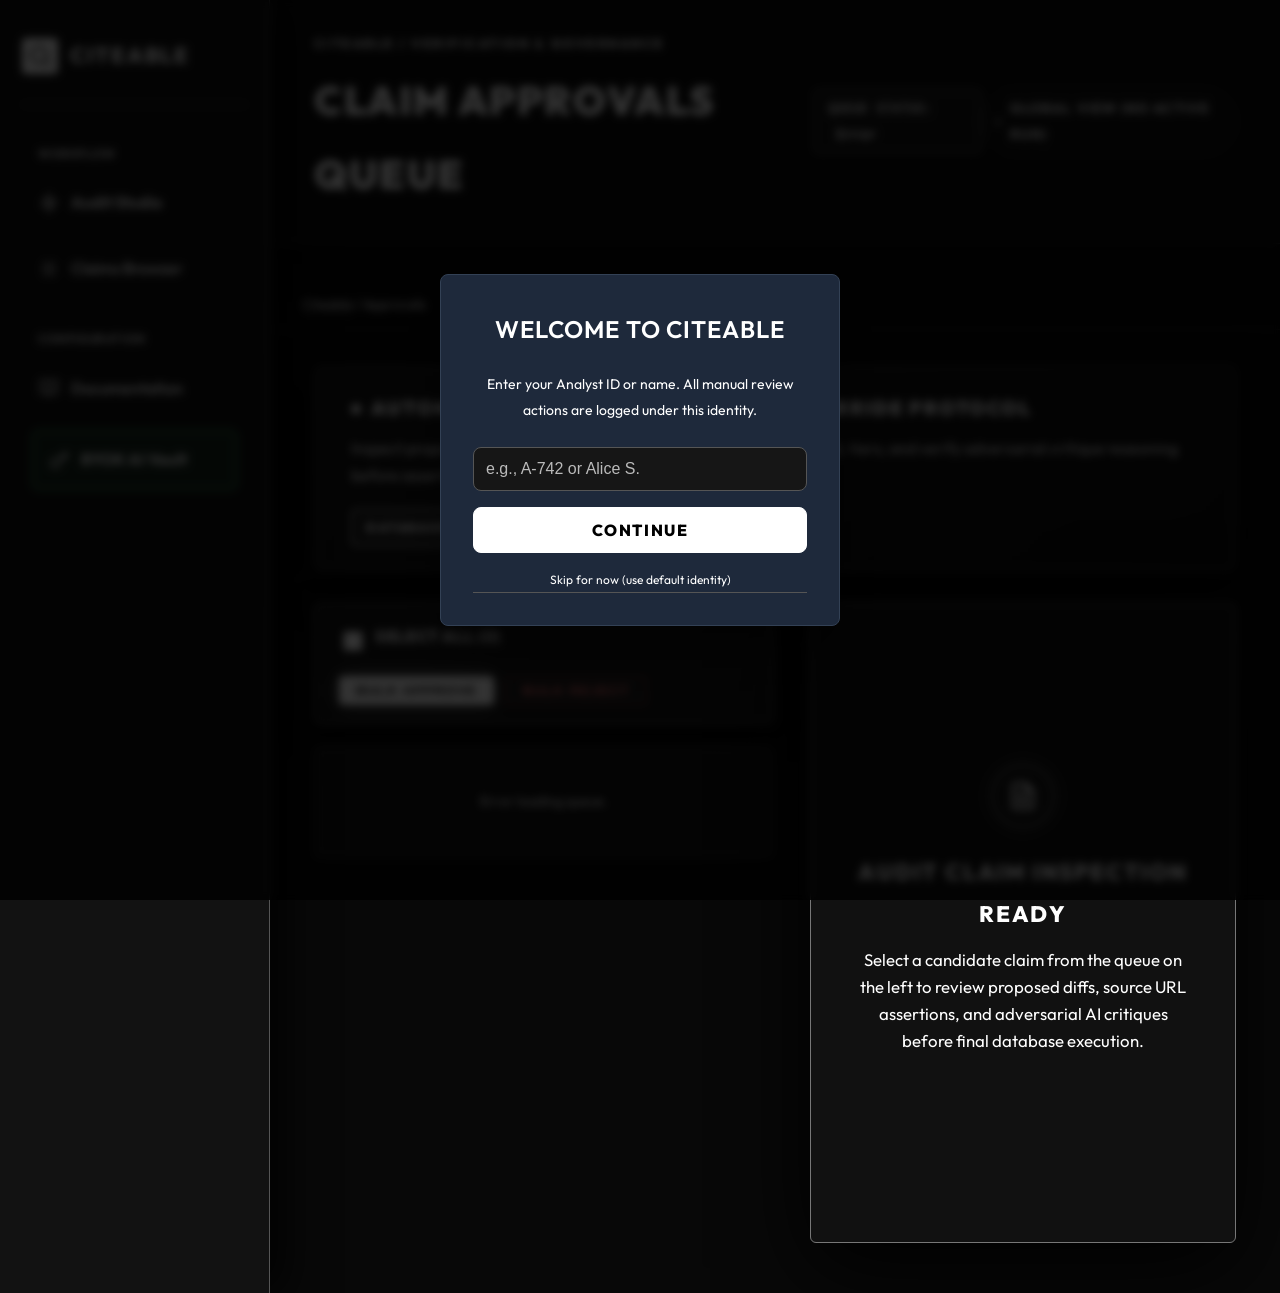
==== areos/ui/approvals.html @ 0d5308eb "Deploy ready update with UI route and docs anchor fixes" ====
<!DOCTYPE html>
<html lang="en">
<head>
 <meta charset="UTF-8">
 <meta name="viewport" content="width=device-width, initial-scale=1.0">
 <title>Citeable | Approvals</title>
 <link rel="preconnect" href="https://fonts.googleapis.com">
 <link rel="preconnect" href="https://fonts.gstatic.com" crossorigin>
 <link href="https://fonts.googleapis.com/css2?family=Inter:wght@400;500;600;700&display=swap" rel="stylesheet">
 <link rel="stylesheet" href="index.css">
 <!-- Inline styles stripped for unified design system -->
 <link rel="icon" type="image/svg+xml" href="favicon.svg">

 <script src="context.js"></script>
 <script src="identity.js"></script>
 <script src="api.js"></script>
 <script src="dom.js"></script>
 <script src="nav.js"></script>
</head>
<body>
 <div class="app-container">
 <!-- Sidebar Navigation -->
 <aside class="sidebar">
 <div class="logo">
 <div class="logo-icon"><img src="favicon.svg" alt="Citeable Logo" width="24" height="24"></div>
 <h1>Citeable</h1>
 </div>
 <nav id="main-nav"></nav>
 </aside>

 <!-- Main Content -->
 <main class="main-content">
 <header class="topbar" style="display:flex; justify-content:space-between; align-items:center; border-bottom:1px solid #333333; padding:32px 44px; background:#0D0D0D;">
 <div>
 <div style="font-size:0.78rem; font-weight:800; letter-spacing:0.2em; text-transform:uppercase; color:#AAAAAA; margin-bottom:8px;">Citeable / Verification & Governance</div>
 <h2 style="font-size:2.5rem; font-weight:900; letter-spacing:0.04em; text-transform:uppercase; margin:0;">CLAIM APPROVALS QUEUE</h2>
 </div>
 <div style="display:flex; gap:18px; align-items:center;">
  <div style="background:#181818; border:1px solid #777777; padding:6px 14px; border-radius:6px; font-family:var(--font-mono); font-weight:700; font-size:0.85rem; color:#FFFFFF; box-shadow:0 4px 18px rgba(0,0,0,0.6);">
  QUEUE STATUS: <span id="pending-count" style="color:#FFFFFF; font-weight:900; margin-left:8px;">Loading...</span>
  </div>
 </div>
 </header>

 <!-- Instructional Verification Banner -->
 <div style="margin:36px 44px 32px 44px; background:linear-gradient(135deg, #161616 0%, #0E0E0E 100%); border:1px solid #555555; border-radius:8px; padding:24px 36px; box-shadow:0 12px 45px rgba(0,0,0,0.85); display:flex; justify-content:space-between; align-items:center; flex-wrap:wrap; gap:20px;">
 <div style="max-width:850px;">
 <h3 style="font-size:1.2rem; font-weight:900; color:#FFFFFF; text-transform:uppercase; letter-spacing:0.1em; margin-bottom:8px; display:flex; align-items:center; gap:10px;">
 <span style="display:inline-block; width:10px; height:10px; background:#FFFFFF; border-radius:50%;"></span>
 Automated Truth Verification & Override Protocol
 </h3>
 <p style="color:#CCCCCC; font-size:1.0rem; line-height:1.7; margin:0; font-weight:400;">
 Inspect proposed AI audit mutations, corroborate external source URL tiers, and verify adversarial critique reasoning before asserting findings into permanent database truth.
 </p>
 </div>
 <div>
 <span style="display:inline-block; font-size:0.78rem; font-weight:900; background:#222222; border:1px solid #FFFFFF; color:#FFFFFF; padding:6px 14px; border-radius:4px; text-transform:uppercase; letter-spacing:0.15em;">Database Truth Protected</span>
 </div>
 </div>

 <div class="approval-layout">
 <!-- Pending List Column (Left side) -->
 <div class="approval-queue-col" style="display: flex; flex-direction: column; min-width: 0;">
 <div id="bulk-actions-bar" class="approval-queue-toolbar">
 <div style="display:flex; align-items:center;">
 <input type="checkbox" id="select-all-cb" style="margin-right:12px; width:20px; height:20px; accent-color:#FFFFFF; cursor:pointer;">
 <label for="select-all-cb" style="font-size:1.0rem; font-weight:800; cursor:pointer; color:#FFFFFF; letter-spacing:0.04em;">Select All (<span id="bulk-count">0</span>)</label>
 </div>
 <div style="display:flex; gap:12px;">
 <button id="btn-bulk-approve" style="background:#FFFFFF; color:#000000; border:1px solid #FFFFFF; padding:6px 16px; font-size:0.85rem; font-weight:900; border-radius:4px; cursor:pointer; text-transform:uppercase; letter-spacing:0.08em; transition:all 0.2s; box-shadow:0 0 20px rgba(255,255,255,0.3);" disabled> Bulk Approve</button>
 <button id="btn-bulk-reject" style="background:#1E1E1E; color:#f87171; border:1px solid rgba(239,68,68,0.5); padding:6px 16px; font-size:0.85rem; font-weight:800; border-radius:4px; cursor:pointer; text-transform:uppercase; letter-spacing:0.08em; transition:all 0.2s;" disabled>Bulk Reject</button>
 </div>
 </div>
 
 <div class="pending-list" id="pending-list" style="display:flex; flex-direction:column;">
 <div class="loader-container" id="candidate-loader" style="display:flex; flex-direction:column; gap:18px; padding:0;">
 <div class="skeleton" style="height:85px; width:100%; border-radius:8px; background:#1C1C1C;"></div>
 <div class="skeleton" style="height:85px; width:100%; border-radius:8px; background:#1C1C1C;"></div>
 <div class="skeleton" style="height:85px; width:100%; border-radius:8px; background:#1C1C1C;"></div>
 </div>
 </div>
 </div>
 
 <!-- Diff View Column (Right side) -->
 <div class="diff-console-mad" id="diff-view">
 <div style="display:flex; flex-direction:column; align-items:center; justify-content:center; text-align:center; height:100%; margin: 120px auto; max-width:520px;">
 <div style="width:64px; height:64px; border-radius:50%; background:#1A1A1A; border:2px solid #555555; display:flex; align-items:center; justify-content:center; margin-bottom:24px; box-shadow:0 0 30px rgba(255,255,255,0.1);">
 <svg width="30" height="30" viewBox="0 0 24 24" fill="none" stroke="#FFFFFF" stroke-width="2" stroke-linecap="round" stroke-linejoin="round"><path d="M14 2H6a2 2 0 0 0-2 2v16a2 2 0 0 0 2 2h12a2 2 0 0 0 2-2V8z"></path><polyline points="14 2 14 8 20 8"></polyline><line x1="16" y1="13" x2="8" y2="13"></line><line x1="16" y1="17" x2="8" y2="17"></line><polyline points="10 9 9 9 8 9"></polyline></svg>
 </div>
 <h3 style="font-size:1.4rem; font-weight:800; color:#FFFFFF; text-transform:uppercase; letter-spacing:0.08em; margin-bottom:12px;">Audit Claim Inspection Ready</h3>
 <p style="font-size:1.05rem; color:#AAAAAAAA; line-height:1.6; margin:0;">
 Select a candidate claim from the queue on the left to review proposed diffs, source URL assertions, and adversarial AI critiques before final database execution.
 </p>
 </div>
 </div>
 </div>
 </main>
 </div>
 
 <!-- Confirm Modal -->
 <div class="modal-overlay" id="password-modal" style="display:none;">
 <div class="modal-content glass-panel">
 <h3 id="modal-title">Confirm Action</h3>
 <p id="modal-desc" style="color: var(--text-secondary); font-size: 0.9rem;">
 Are you sure you want to proceed?
 </p>
 <div style="display: flex; gap: 12px; margin-top: 8px;">
 <button class="btn btn-approve" id="btn-submit-password" style="flex: 1;">Confirm</button>
 <button class="btn btn-reject" id="btn-cancel-password" style="background: transparent; border: 1px solid var(--glass-border);">Cancel</button>
 </div>
 </div>
 </div>

 <script src="auth.js"></script>
 <script src="dom.js"></script>
 <script src="approvals.js"></script>
 <script>document.addEventListener('DOMContentLoaded', () => { window.AreosNav.renderNav('approvals'); });</script>
</body>
</html>
---- areos/ui/index.css ----
/* ==========================================================================
 Citeable — Unified Design System v4 (MAD t — Design & Brand Strategy Handbook)
 THE MIRROR SPECTRUM INVERSION: Universal High-Contrast White-on-Black Architecture
 ========================================================================== */

@import url('https://fonts.googleapis.com/css2?family=Outfit:wght@300;400;500;600;700;800&family=Inter:wght@300;400;500;600;700&family=JetBrains+Mono:wght@400;500;600&display=swap');

:root {
 /* ---- Core Color Palette (The Authority & Trust Philosophy) ---- */
 --surface-canvas: #080808; /* Deep Operational Dark Canvas */
 --surface-panel: #121212; /* Panel Charcoal — clean borderless plane separation */
 --surface-panel-hover: #1E1E1E; /* Interactive probe hover state */
 --surface-raised: #202020; /* Modals, floating overlays, elevated galleries */
 --surface-sunken: #161616; /* Inputs, search boxes, data wells (elevated contrast) */
 --surface-overlay: rgba(0, 0, 0, 0.90); /* Cinematic eclipse dimming */

 /* ---- Structural Lines / Threads (Skeletal Structure) ---------- */
 --border-subtle: #262626;
 --border-default: #333333;
 --border-strong: #555555;
 --border-focus: #FFFFFF;

 /* ---- Brand & Monochrome Accent -------------------------------- */
 --brand-100: #FFFFFF;
 --brand-300: #F3F4F6;
 --brand-500: #FFFFFF; /* Stark gallery white primary actions */
 --brand-600: #E5E7EB;
 --brand-700: #D1D5DB;
 --brand-glow: rgba(255, 255, 255, 0.25);
 --brand-text-on-canvas: #FFFFFF;

 /* ---- Semantic Status (Engineered intelligence tones) ---------- */
 --status-info: #FFFFFF;
 --status-info-bg: rgba(255, 255, 255, 0.12);
 --status-success: #FFFFFF;
 --status-success-bg: rgba(255, 255, 255, 0.18);
 --status-warning: #F3F4F6;
 --status-warning-bg: rgba(243, 244, 246, 0.15);
 --status-danger: #E5E7EB;
 --status-danger-bg: rgba(229, 231, 235, 0.15);
 --status-neutral: #D1D5DB;
 --status-neutral-bg: rgba(209, 213, 219, 0.15);

 /* Claim/rec status mapping */
 --status-active: #FFFFFF;
 --status-contested: #F3F4F6;
 --status-deprecated: #E5E7EB;
 --status-superseded: #D1D5DB;

 /* Evidence-scope tagging */
 --scope-client: #FFFFFF;
 --scope-client-bg: rgba(255, 255, 255, 0.15);
 --scope-internal: #F3F4F6;
 --scope-internal-bg: rgba(243, 244, 246, 0.12);

 /* ---- THE MIRROR SPECTRUM TEXT PALETTE (All Dark Text Inverted to White Counterpart) ---- */
 --text-primary: #FFFFFF; /* Pure bright white for headers and primary assertions */
 --text-secondary: #FFFFFF; /* Inverted to crystal-clear white for body & stages */
 --text-tertiary: #F3F4F6; /* Radiant bright white counterpart for metadata */
 --text-disabled: #E5E7EB; /* High-contrast silver-white counterpart for orientation lines */
 --text-on-brand: #000000; /* Inverted black exclusively for white button backgrounds */

 /* ---- Typography (Architectural Weight) ------------------------ */
 --font-sans: 'Outfit', 'Inter', -apple-system, BlinkMacSystemFont, sans-serif;
 --font-mono: 'JetBrains Mono', ui-monospace, monospace;

 --text-xs: 0.75rem; /* 12px — boosted legible metadata */
 --text-sm: 0.875rem; /* 14px — clinical secondary details */
 --text-base: 1.0rem; /* 16px — crystal-clear body prose (line-height 1.85) */
 --text-md: 1.2rem; /* 19px — card headings */
 --text-lg: 1.6rem; /* 25px — section titles */
 --text-xl: 2.3rem; /* 37px — structural headers */
 --text-xxl: 3.6rem; /* 58px+ — monumental entry typography */

 /* ---- Spacing Scale (Nownes Luxury of Space) ------------------- */
 --space-1: 4px;
 --space-2: 8px;
 --space-3: 12px;
 --space-4: 16px;
 --space-5: 22px;
 --space-6: 28px;
 --space-8: 40px;
 --space-10: 56px;

 /* ---- Radius Scale (Engineered Precision) ---------------------- */
 --radius-sm: 4px;
 --radius-md: 6px;
 --radius-lg: 8px;
 --radius-full: 999px;

 /* ---- Elevation & Shadows -------------------------------------- */
 --shadow-sm: 0 2px 4px rgba(0,0,0,0.6);
 --shadow-md: 0 10px 30px rgba(0,0,0,0.75);
 --shadow-lg: 0 25px 60px rgba(0,0,0,0.95);
 --shadow-focus: 0 0 0 2px var(--border-focus);
 --glow-warm: var(--shadow-md);

 /* ---- Motion --------------------------------------------------- */
 --ease-standard: cubic-bezier(0.2, 0.8, 0.2, 1);
 --duration-fast: 150ms;
 --duration-base: 250ms;
 --duration-slow: 400ms;

 /* ---- Layout --------------------------------------------------- */
 --sidebar-width: 270px;
 --content-max-width: 1440px;
}

/* Backwards-compat shims */
:root {
 --bg-color: var(--surface-canvas);
 --panel-bg: var(--surface-panel);
 --panel-border: var(--border-default);
 --text: var(--text-primary);
 --border: var(--border-default);
 --bg: var(--surface-canvas);
 --accent: #FFFFFF;
 --danger: #E5E7EB;
 --success: #FFFFFF;
 --text-secondary: var(--text-secondary);
 --text-tertiary: var(--text-tertiary);
 --text-subdued: var(--text-disabled);
}

/* ==========================================================================
 THE MIRROR SPECTRUM INVERSION GUARANTEE (Universal White-on-Black Enforcement)
 ========================================================================== */
* { box-sizing: border-box; }

html, body {
 margin: 0; padding: 0;
 min-height: 100vh;
 font-family: var(--font-sans);
 background: #080808 !important;
 color: #FFFFFF !important;
 line-height: 1.85;
 overflow-x: hidden;
 -webkit-font-smoothing: antialiased;
}

/* Overdrive all text elements across the entire DOM to appear in radiant White */
main, section, div, span, p, h1, h2, h3, h4, h5, h6, li, td, th, label, a, b, strong, i, em {
 color: #FFFFFF !important;
}

/* Exceptionally enforce crystal-clear white on all lists, monitors, scorecards, and navigation items */
.pipeline-stage, .pipeline-stage *, .nav-item, .nav-item *, .score-card *, .stat-pill *, .card *, .glass-panel *, .index-row *, .outcome-card *, .tab-btn, .breadcrumbs * {
 color: #FFFFFF !important;
}

/* ONLY invert text to black when sitting directly on an active white background button or tab! */
.btn-primary, .btn-primary *,
.nav-item.active, .nav-item.active *,
.vbtn.selected, .vbtn.selected *,
.command-btn, .command-btn *,
.submit-btn, .submit-btn *,
.btn-export:hover, .btn-export:hover * {
 color: #000000 !important;
 stroke: #000000 !important;
 fill: none;
 font-weight: 800 !important;
}

/* Overdrive webkit autofill & form controls to preserve pure white contrast */
input, select, textarea {
 color: #FFFFFF !important;
 background: #161616 !important;
 border: 1px solid #555555 !important;
}
input:-webkit-autofill, select:-webkit-autofill, textarea:-webkit-autofill {
 -webkit-text-fill-color: #FFFFFF !important;
 -webkit-box-shadow: 0 0 0 1000px #161616 inset !important;
 border: 1px solid #777777 !important;
}

/* ==========================================================================
 Structural Typography & Reality Sentences
 ========================================================================== */
h1, h2, h3, h4, h5, h6 {
 margin-top: 0;
 font-weight: 800;
 letter-spacing: 0.04em;
 text-transform: uppercase;
}

a {
 text-decoration: none;
 border-bottom: 1px solid var(--border-strong);
 transition: all var(--duration-fast) var(--ease-standard);
}
a:hover {
 border-bottom-color: #FFFFFF;
}

label {
 font-size: var(--text-xs);
 font-weight: 700;
 text-transform: uppercase;
 letter-spacing: 0.12em;
 display: block;
 margin-bottom: var(--space-2);
}

blockquote, .reality-sentence {
 font-family: var(--font-sans);
 font-size: 1.45rem;
 font-weight: 400;
 font-style: italic;
 line-height: 1.55;
 border-left: 3px solid #FFFFFF;
 padding: 14px 0 14px 28px;
 margin: 32px 0;
 background: rgba(255, 255, 255, 0.05);
 box-shadow: 0 0 20px rgba(0,0,0,0.5);
}

/* App Container & Flex Structural Layout */
.app-container { display: flex; min-height: 100vh; width: 100%; }
body { display: flex; flex-direction: row; }
body > .sidebar, .app-container > .sidebar { width: var(--sidebar-width); flex-shrink: 0; }
body > .main-content, .app-container > .main-content { flex: 1; min-width: 0; display: flex; flex-direction: column; background: var(--surface-canvas); }

/* ==========================================================================
 Sidebar Navigation (High-Contrast White Counterpart Icons & Text)
 ========================================================================== */
.sidebar {
 width: var(--sidebar-width);
 background: var(--surface-panel);
 border-right: 1px solid var(--border-strong);
 padding: var(--space-6) var(--space-5);
 display: flex;
 flex-direction: column;
 box-shadow: 15px 0 40px rgba(0, 0, 0, 0.8);
 z-index: 100;
}

.logo, .sidebar-logo {
 display: flex;
 align-items: center;
 gap: var(--space-3);
 padding: var(--space-2) 0 var(--space-6);
 border-bottom: 1px solid var(--border-strong);
 margin-bottom: var(--space-5);
 text-decoration: none;
}

.logo h1, .sidebar-logo span {
 font-size: 1.35rem;
 font-weight: 800;
 letter-spacing: 0.08em;
 text-transform: uppercase;
 margin: 0;
}

.logo-icon {
 width: 36px;
 height: 36px;
 border-radius: var(--radius-sm);
 background: #FFFFFF;
 display: flex;
 align-items: center;
 justify-content: center;
 color: #000000 !important;
 font-weight: 800;
 font-size: 1.1rem;
}
.logo-icon * { color: #000000 !important; }

.nav-item {
 display: flex;
 align-items: center;
 gap: var(--space-3);
 padding: 14px var(--space-4);
 border-radius: var(--radius-md);
 font-size: var(--text-base);
 font-weight: 600;
 margin-bottom: 6px;
 border: 1px solid transparent;
 text-decoration: none;
 background: transparent;
 transition: all var(--duration-base) var(--ease-standard);
}
.nav-item svg { stroke: #FFFFFF; opacity: 1; }
.nav-item:hover {
 background: #262626;
 border-color: #FFFFFF;
 transform: translateX(4px);
}
.nav-item.active {
 background: #FFFFFF !important;
 color: #000000 !important;
 font-weight: 800 !important;
 border-color: #FFFFFF;
}
.nav-item.active svg { stroke: #000000 !important; fill: none; }

.nav-group-label {
 font-size: var(--text-xs);
 text-transform: uppercase;
 letter-spacing: 0.16em;
 padding: var(--space-5) var(--space-3) var(--space-2);
 font-weight: 700;
 opacity: 0.9;
}

/* ==========================================================================
 Page Headers & Structural Architecture
 ========================================================================== */
.topbar, .content-header, .results-topbar {
 display: flex;
 align-items: center;
 justify-content: space-between;
 padding: 30px 44px;
 background: var(--surface-panel);
 border-bottom: 1px solid var(--border-strong);
 margin-bottom: 36px;
 box-shadow: 0 6px 35px rgba(0, 0, 0, 0.6);
}

.topbar h2, .content-header h1, .page-title {
 font-size: 2.0rem;
 font-weight: 800;
 letter-spacing: 0.05em;
 margin: 0;
}
.page-subtitle {
 font-size: var(--text-sm);
 margin-top: 6px;
 letter-spacing: 0.03em;
 font-weight: 500;
}

.stats { display: flex; align-items: center; gap: 16px; }

.stat-badge {
 background: #202020;
 border: 1px solid #777777;
 padding: 8px 18px;
 border-radius: var(--radius-sm);
 font-size: var(--text-xs);
 font-weight: 700;
 text-transform: uppercase;
 letter-spacing: 0.1em;
 box-shadow: 0 2px 12px rgba(0,0,0,0.6);
}

.breadcrumbs {
 display: flex; align-items: center; gap: var(--space-2);
 font-size: var(--text-xs);
 text-transform: uppercase;
 letter-spacing: 0.12em;
 padding: 16px 44px;
 border-bottom: 1px solid var(--border-default);
 background: var(--surface-canvas);
}
.breadcrumbs a { text-decoration: none; border: none; }
.breadcrumbs a:hover { text-decoration: underline; }
.breadcrumbs .current { font-weight: 800; }

.run-context-chip {
 display: inline-flex; align-items: center; gap: var(--space-2);
 background: var(--surface-panel);
 border: 1px solid var(--border-strong);
 border-radius: var(--radius-sm);
 padding: 8px 16px;
 font-size: var(--text-xs);
 font-weight: 700;
 letter-spacing: 0.08em;
 text-transform: uppercase;
 cursor: pointer;
 transition: all 0.2s;
}
.run-context-chip:hover { border-color: #FFFFFF; background: #2A2A2A; }

/* ==========================================================================
 Monochrome Gallery Panels, Cards & Filters
 ========================================================================== */
.glass-panel, .glass-card, .card {
 background: var(--surface-panel);
 border: 1px solid var(--border-strong);
 border-radius: var(--radius-md);
 box-shadow: var(--shadow-md);
 padding: 26px 30px;
 transition: all var(--duration-base) var(--ease-standard);
 position: relative;
}
.card:hover, .glass-panel:hover {
 border-color: #FFFFFF;
 background: var(--surface-panel-hover);
}
.card.interactive:hover {
 transform: translateY(-3px);
 box-shadow: var(--shadow-md);
 border-color: #FFFFFF;
}

.filters-bar {
 display: flex;
 flex-wrap: wrap;
 align-items: flex-end;
 gap: 20px;
 margin: 0 44px 32px 44px;
 padding: 24px 30px;
 background: var(--surface-panel);
 border: 1px solid var(--border-strong);
 border-radius: var(--radius-md);
}
.filter-group { display: flex; flex-direction: column; }

.input, select.input, textarea.input,
.glass-input, select.glass-input, input.glass-input {
 width: 100%;
 font-family: inherit;
 font-size: var(--text-base);
 background: #181818 !important;
 border: 1px solid #666666 !important;
 border-radius: var(--radius-sm);
 padding: 12px 20px;
 outline: none;
 transition: all var(--duration-fast) var(--ease-standard);
}
.input:focus, .glass-input:focus {
 border-color: #FFFFFF !important;
 box-shadow: 0 0 0 2px #FFFFFF !important;
 background: #202020 !important;
}

/* ==========================================================================
 Buttons & Interactive Controls (The Silent Flex)
 ========================================================================== */
.btn, .btn-primary, .btn-secondary, .btn-danger, .btn-reject, .btn-export {
 display: inline-flex; align-items: center; justify-content: center; gap: 10px;
 font-family: var(--font-sans); font-size: var(--text-sm); font-weight: 800;
 text-transform: uppercase;
 letter-spacing: 0.1em;
 padding: 12px 26px;
 border-radius: var(--radius-sm);
 border: 1px solid transparent;
 cursor: pointer;
 transition: all var(--duration-fast) var(--ease-standard);
 white-space: nowrap;
}
.btn:active { transform: scale(0.98); }

.btn-primary {
 background: #FFFFFF !important;
 color: #000000 !important;
 border: 1px solid #FFFFFF !important;
}
.btn-primary:hover {
 background: #EAEAEA !important;
 transform: translateY(-2px);
}

.btn-secondary {
 background: #202020;
 border: 1px solid #666666;
 color: #FFFFFF;
}
.btn-secondary:hover {
 border-color: #FFFFFF;
 background: #2E2E2E;
 color: #FFFFFF;
}

.btn-danger, .btn-reject {
 background: #222222;
 border: 1px solid #888888;
}
.btn-danger:hover, .btn-reject:hover {
 background: #444444;
 border-color: #FFFFFF;
 transform: translateY(-1px);
}

.btn-export {
 background: #181818;
 border: 1px solid #777777;
}
.btn-export:hover {
 background: #FFFFFF !important;
 border-color: #FFFFFF !important;
 color: #000000 !important;
 box-shadow: var(--shadow-md);
}

/* ==========================================================================
 Verdict Buttons (Clinical Specificity & High-Contrast Guarantee)
 ========================================================================== */
.verdict-buttons { display: flex; gap: var(--space-3); margin: 16px 0 20px 0; width: 100%; }
.vbtn, .vbtn.pass, .vbtn.warn, .vbtn.fail, .vbtn.na {
 flex: 1; padding: 14px 18px;
 background: #202020 !important;
 border: 1px solid #777777 !important;
 border-radius: var(--radius-sm);
 color: #FFFFFF !important;
 font-weight: 800 !important; font-size: 0.9rem !important;
 text-transform: uppercase;
 letter-spacing: 0.14em;
 cursor: pointer;
 transition: all 150ms var(--ease-standard);
 box-shadow: 0 2px 10px rgba(0,0,0,0.7) !important;
 opacity: 1 !important;
}
.vbtn:hover {
 border-color: #FFFFFF !important;
 background: #333333 !important;
 color: #FFFFFF !important;
 transform: translateY(-1px);
}
.vbtn.selected, .vbtn.selected * {
 background: #FFFFFF !important; color: #000000 !important; border-color: #FFFFFF !important; font-weight: 800 !important; transform: scale(1.03);
 text-shadow: none !important;
}

/* Ensure placeholder text remains visible and bright silver across all input fields */
::placeholder, input::placeholder, textarea::placeholder {
 color: #BBBBBB !important;
 opacity: 1 !important;
}

/* ==========================================================================
 Badges, Pills & Status Tokens
 ========================================================================== */
.badge, .status-badge, .outcome-badge, .outcome-delta {
 display: inline-flex; align-items: center; gap: 6px;
 font-size: 0.75rem; font-weight: 800;
 text-transform: uppercase;
 letter-spacing: 0.12em;
 padding: 6px 14px;
 border-radius: var(--radius-sm);
 white-space: nowrap;
 height: fit-content;
 background: #202020;
 border: 1px solid #777777;
}
.badge-success, .status-active { background: rgba(255, 255, 255, 0.20); border: 1px solid #FFFFFF; }
.badge-warning, .status-contested, .outcome-badge { background: #2A2A2A; border: 1px solid #AAAAAA; }
.badge-danger, .outcome-delta-regressed { background: #333333; border: 1px solid #CCCCCC; }

/* ==========================================================================
 Audit Studio Hero & HIGH-CONTRAST PIPELINE MONITOR
 ========================================================================== */
.studio-hero {
 text-align: center;
 padding: 70px 44px;
 margin: 0 44px 44px 44px;
 background: var(--surface-panel);
 border: 1px solid #666666;
 border-radius: var(--radius-md);
 box-shadow: 0 20px 70px rgba(0, 0, 0, 0.9);
 position: relative;
 overflow: hidden;
}
.studio-hero::after {
 content: "";
 position: absolute;
 top: 0; left: 50%;
 width: 100%; height: 2px;
 background: linear-gradient(90deg, transparent, #FFFFFF, transparent);
 transform: translateX(-50%);
 pointer-events: none;
}

.studio-badge {
 display: inline-block;
 background: #222222;
 border: 1px solid #FFFFFF;
 padding: 8px 24px;
 border-radius: var(--radius-sm);
 font-size: 0.8rem;
 font-weight: 800;
 text-transform: uppercase;
 letter-spacing: 0.18em;
 margin-bottom: 28px;
}

.studio-hero h1 {
 font-size: 3.5rem;
 font-weight: 800;
 line-height: 1.15;
 letter-spacing: 0.04em;
 text-transform: uppercase;
 margin-bottom: 24px;
}

.studio-hero p {
 max-width: 800px;
 margin: 0 auto 40px auto;
 font-size: 1.2rem;
 line-height: 1.85;
 font-weight: 400;
}

.command-box { display: flex; flex-wrap: wrap; gap: 18px; justify-content: center; max-width: 950px; margin: 0 auto; }
.command-input, .command-select {
 padding: 16px 24px;
 background: #161616 !important;
 border: 1px solid #777777 !important;
 border-radius: var(--radius-sm);
 font-size: 1.05rem;
 flex: 1;
 min-width: 280px;
 outline: none;
 transition: all 0.2s;
}
.command-input:focus, .command-select:focus {
 border-color: #FFFFFF !important;
 box-shadow: 0 0 0 3px #FFFFFF !important;
 background: #202020 !important;
}

.command-btn {
 padding: 16px 40px;
 background: #FFFFFF !important;
 color: #000000 !important;
 border: 1px solid #FFFFFF !important;
 border-radius: var(--radius-sm);
 font-weight: 800;
 text-transform: uppercase;
 letter-spacing: 0.12em;
 font-size: 1.0rem;
 cursor: pointer;
 transition: all 0.2s;
 white-space: nowrap;
}
.command-btn:hover {
 transform: translateY(-2px);
 background: #E0E0E0 !important;
}

/* Hardened Pipeline Monitor — Guaranteed High-Contrast White Counterpart Typography */
#execution-monitor {
 margin: 0 44px 40px 44px;
 padding: 36px;
 background: var(--surface-panel);
 border: 1px solid #777777;
 border-radius: var(--radius-md);
 box-shadow: var(--shadow-lg);
}

.pipeline-stage {
 display: flex;
 align-items: center;
 gap: 18px;
 padding: 16px 24px;
 background: #1C1C1C !important;
 border: 1px solid #666666 !important;
 border-radius: var(--radius-sm);
 margin-bottom: 14px;
 font-family: var(--font-mono);
 font-size: 1.0rem;
 font-weight: 600;
 transition: all 0.3s;
 box-shadow: 0 4px 15px rgba(0,0,0,0.6);
}
.pipeline-stage span, .pipeline-stage * {
 color: #FFFFFF !important; /* Forces mirror end white contrast! */
}
.pipeline-stage.active {
 background: #2C2C2C !important;
 border-color: #FFFFFF !important;
}
.stage-icon { font-size: 1.2rem; }

/* ==========================================================================
 Scorecards, Stat Grids & Gallery Metrics
 ========================================================================== */
.scorecard-grid, .stat-grid {
 display: grid;
 grid-template-columns: repeat(auto-fit, minmax(260px, 1fr));
 gap: 26px;
 margin: 0 44px 36px 44px;
}

.score-card, .stat-pill {
 background: var(--surface-panel);
 border: 1px solid #555555;
 border-radius: var(--radius-md);
 padding: 30px;
 box-shadow: var(--shadow-md);
 transition: all 0.25s var(--ease-standard);
}
.score-card:hover, .stat-pill:hover {
 transform: translateY(-3px);
 border-color: #FFFFFF;
 box-shadow: 0 15px 40px rgba(0,0,0,0.8);
}

.score-label, .stat-lbl {
 display: flex;
 justify-content: space-between;
 font-size: var(--text-xs);
 font-weight: 700;
 text-transform: uppercase;
 letter-spacing: 0.14em;
}

.score-val, .stat-val {
 font-size: 3.2rem;
 font-weight: 800;
 margin-top: 16px;
 line-height: 1.1;
 letter-spacing: -0.02em;
}

/* ==========================================================================
 Claims Registry Rows & Operational Intelligence Grid
 ========================================================================== */
.claims-layout { display: flex; gap: 36px; align-items: flex-start; margin: 0 44px 44px 44px; }
.claim-drawer { position: fixed; right: 44px; top: 120px; width: 480px; padding: 36px; background: var(--surface-panel); border: 1px solid #FFFFFF; border-radius: var(--radius-md); box-shadow: 0 25px 80px rgba(0, 0, 0, 0.95); max-height: calc(100vh - 160px); overflow-y: auto; z-index: 1000; }

.index-row {
 background: var(--surface-panel);
 border: 1px solid #444444;
 border-radius: var(--radius-sm);
 margin-bottom: 14px;
 box-shadow: 0 4px 15px rgba(0,0,0,0.6);
 transition: all var(--duration-base) var(--ease-standard);
}
.index-row:hover {
 background: var(--surface-panel-hover);
 border-color: #FFFFFF;
 transform: translateX(4px);
}

.index-row-header { display: flex; align-items: center; gap: 20px; padding: 18px 26px; min-width: 0; }
.row-statement-preview { flex: 1 1 auto; min-width: 0; overflow: hidden; text-overflow: ellipsis; white-space: nowrap; font-size: var(--text-base); font-weight: 500; }

/* Outcome Logger Cards */
.outcome-card { background: var(--surface-panel); border: 1px solid #555555; border-radius: var(--radius-md); padding: 28px; margin-bottom: 20px; box-shadow: var(--shadow-md); transition: border-color 0.2s; }
.outcome-card:hover { border-color: #FFFFFF; }
.outcome-id { font-family: var(--font-mono); font-size: var(--text-sm); font-weight: 800; letter-spacing: 0.08em; }
.outcome-statement { font-size: var(--text-base); line-height: 1.85; margin: 14px 0 18px 0; font-weight: 400; }
.outcome-meta { display: flex; gap: 26px; font-size: var(--text-xs); font-weight: 700; text-transform: uppercase; letter-spacing: 0.12em; }

/* Skeleton Loading */
.skeleton { background: linear-gradient(90deg, #181818 25%, #303030 37%, #181818 63%); background-size: 400% 100%; animation: skeleton-sweep 1.6s ease infinite; border-radius: var(--radius-sm); border: 1px solid #555555; }
@keyframes skeleton-sweep { 0% { background-position: 100% 50%; } 100% { background-position: 0 50%; } }

/* Toast notifications */
.toast { position: fixed; bottom: 36px; right: 36px; background: var(--surface-raised); border: 1px solid #FFFFFF; border-radius: var(--radius-sm); padding: 16px 28px; font-size: var(--text-base); font-weight: 700; letter-spacing: 0.08em; box-shadow: 0 15px 50px rgba(0,0,0,0.9); opacity: 0; transform: translateY(8px); transition: all var(--duration-base) var(--ease-standard); pointer-events: none; z-index: 1000; }
.toast.show { opacity: 1; transform: translateY(0); }

/* Modal overlays */
.modal-overlay { position: fixed; top: 0; left: 0; right: 0; bottom: 0; background: var(--surface-overlay); backdrop-filter: blur(10px); z-index: 5000; display: none; align-items: center; justify-content: center; }
.modal-overlay.active, .modal-overlay[style*="display: flex"], .modal-overlay[style*="display:flex"], .modal-overlay[style*="display: block"], .modal-overlay[style*="display:block"] { display: flex !important; }
.modal-content { background: var(--surface-panel); border: 2px solid #FFFFFF; border-radius: var(--radius-md); box-shadow: 0 30px 100px rgba(0,0,0,0.98); padding: 40px; max-width: 700px; width: 92%; }
/* Claim deep-dive modal (studio.html #claim-modal) */
.modal-backdrop { position: fixed; inset: 0; z-index: 8000; background: rgba(2,6,23,0.88); backdrop-filter: blur(8px); display: none; align-items: center; justify-content: center; }
.modal-backdrop[style*="display: flex"], .modal-backdrop[style*="display:flex"] { display: flex !important; }
.modal-box { background: linear-gradient(135deg, #0f172a 0%, #1e293b 100%); border: 1px solid rgba(255,255,255,0.12); border-radius: 20px; width: min(640px, 94vw); max-height: 82vh; overflow-y: auto; padding: 2rem 2.2rem; position: relative; }
.modal-close { position: absolute; top: 1rem; right: 1.2rem; background: none; border: none; color: #64748b; cursor: pointer; font-size: 1.4rem; line-height: 1; transition: color 0.15s; }
.modal-close:hover { color: #e2e8f0; }

/* Spinner & Form Styles */
.loader-container { display: flex; align-items: center; justify-content: center; padding: 52px; width: 100%; }
.spinner { width: 42px; height: 42px; border: 4px solid #333333; border-top-color: #FFFFFF; border-radius: 50%; animation: areos-spin 0.8s linear infinite; }
@keyframes areos-spin { to { transform: rotate(360deg); } }

.form-grid { display: grid; gap: 22px; margin-bottom: 30px; }
.form-group { display: flex; flex-direction: column; }
.form-group.full-width { grid-column: 1 / -1; }
.submit-btn { background: #FFFFFF !important; color: #000000 !important; border: 1px solid #FFFFFF !important; padding: 16px 32px; border-radius: var(--radius-sm); font-weight: 800 !important; text-transform: uppercase; letter-spacing: 0.12em; cursor: pointer; transition: all 0.2s; }
.submit-btn:hover { background: #EAEAEA !important; transform: translateY(-2px); }
.progress-wrap { display: flex; align-items: center; gap: 16px; }
.progress-bar-bg { flex: 1; height: 8px; background: #161616; border-radius: var(--radius-sm); overflow: hidden; border: 1px solid #555555; }
.progress-bar-fill { height: 100%; background: #FFFFFF; transition: width 0.3s ease; }

/* ==========================================================================
 MAD-t APPROVALS QUEUE & VERIFICATION CONSOLE (High-Contrast & Spacious)
 ========================================================================== */
.approval-layout {
 display: grid;
 grid-template-columns: minmax(460px, 1.1fr) 1.5fr;
 gap: 36px;
 align-items: start;
 margin: 0 44px 50px 44px;
}

.approval-queue-toolbar {
 background: #161616 !important;
 border: 1px solid #777777 !important;
 border-radius: var(--radius-md) !important;
 padding: 18px 24px !important;
 box-shadow: 0 10px 30px rgba(0,0,0,0.85) !important;
 display: flex !important;
 justify-content: space-between !important;
 align-items: center !important;
 flex-wrap: wrap !important;
 gap: 16px !important;
 margin-bottom: 22px !important;
}

.approval-card-mad {
 background: #141414 !important;
 border: 1px solid #555555 !important;
 border-radius: var(--radius-md) !important;
 padding: 24px 28px !important;
 margin-bottom: 18px !important;
 box-shadow: 0 6px 22px rgba(0,0,0,0.75) !important;
 cursor: pointer;
 transition: all 0.25s cubic-bezier(0.2, 0.8, 0.2, 1) !important;
 position: relative;
 overflow: hidden;
}
.approval-card-mad:hover {
 transform: translateY(-4px) !important;
 border-color: #FFFFFF !important;
 box-shadow: 0 16px 40px rgba(0,0,0,0.9) !important;
 background: #1B1B1B !important;
}
.approval-card-mad.selected {
 border-color: #FFFFFF !important;
 background: #202020 !important;
 box-shadow: 0 0 0 2px #FFFFFF !important;
}
.approval-card-mad.selected::before {
 content: "";
 position: absolute;
 top: 0; left: 0;
 width: 6px; height: 100%;
 background: #FFFFFF;
}

.diff-console-mad {
 background: #111111 !important;
 border: 1px solid #777777 !important;
 border-radius: var(--radius-md) !important;
 padding: 40px 44px !important;
 box-shadow: 0 25px 90px rgba(0,0,0,0.95) !important;
 min-height: 640px !important;
 display: flex !important;
 flex-direction: column !important;
 justify-content: space-between !important;
 position: relative !important;
}

.diff-header-mad {
 display: flex !important;
 justify-content: space-between !important;
 align-items: flex-start !important;
 padding-bottom: 24px !important;
 border-bottom: 1px solid #444444 !important;
 margin-bottom: 30px !important;
}

.diff-actions-mad {
 display: flex !important;
 gap: 20px !important;
 padding-top: 32px !important;
 border-top: 1px solid #444444 !important;
 margin-top: 40px !important;
}

.btn-mad-approve {
 flex: 1 !important;
 background: #FFFFFF !important;
 color: #000000 !important;
 border: 1px solid #FFFFFF !important;
 font-weight: 900 !important;
 font-size: 1.05rem !important;
 padding: 16px 28px !important;
 text-transform: uppercase !important;
 letter-spacing: 0.12em !important;
 border-radius: var(--radius-sm) !important;
 cursor: pointer !important;
 transition: all 0.2s !important;
 text-align: center !important;
}
.btn-mad-approve:hover {
 background: #EAEAEA !important;
 transform: translateY(-3px) !important;
}

.btn-mad-reject {
 flex: 1 !important;
 background: #1B1B1B !important;
 color: #FFFFFF !important;
 border: 1px solid #AAAAAA !important;
 font-weight: 800 !important;
 font-size: 1.05rem !important;
 padding: 16px 28px !important;
 text-transform: uppercase !important;
 letter-spacing: 0.12em !important;
 border-radius: var(--radius-sm) !important;
 cursor: pointer !important;
 transition: all 0.2s !important;
 text-align: center !important;
}
.btn-mad-reject:hover {
 border-color: #FFFFFF !important;
 background: #2D2D2D !important;
}

/* Responsive Design */
.sidebar-overlay { display: none; }
@media (max-width: 1024px) and (min-width: 769px) { :root { --sidebar-width: 80px; } .logo h1, .sidebar-logo span { display: none; } .nav-item { justify-content: center; padding: 16px; font-size: 0; } .nav-item svg { margin: 0 !important; } .nav-group-label { display: none; } .breadcrumbs { padding: 16px 26px; } }
@media (max-width: 768px) { .sidebar { position: fixed; top: 0; left: 0; bottom: 0; transform: translateX(-100%); transition: transform var(--duration-base) var(--ease-standard); z-index: 2000; width: 280px; } .sidebar.open { transform: translateX(0); } .sidebar-overlay { display: none; position: fixed; top: 0; left: 0; right: 0; bottom: 0; background: rgba(0, 0, 0, 0.9); z-index: 1999; backdrop-filter: blur(8px); } .sidebar-overlay.open { display: block; } .topbar, .content-header, .results-topbar { padding: 20px 26px; } .page-title, .topbar h2 { font-size: 1.5rem; } .filters-bar, .studio-hero, #execution-monitor, .scorecard-grid, .stat-grid, .claims-layout, .approval-layout { margin: 0 20px 28px 20px; } .filters-bar { flex-direction: column; align-items: stretch; padding: 20px; } .filters-bar .filter-group, .filters-bar .filter-group input, .filters-bar .filter-group select { width: 100% !important; } .index-row-header { flex-wrap: wrap; } .row-statement-preview { flex-basis: 100%; white-space: normal; overflow: visible; text-overflow: clip; order: 3; margin-top: 12px; } .claims-layout, .approval-layout { flex-direction: column; } .claim-drawer { flex-basis: auto; width: 100%; position: static; max-height: none; } .studio-hero h1 { font-size: 2.3rem; } }

/* ==========================================================================
 Executive UI/UX Audit & Guided Review Elevation (Categories A–F)
 ========================================================================== */

/* Tweak #1: Tabular numerals for data precision and vertical column scanning */
.score-val, .stat-val, .outcome-id, .stat-badge, #total-claims {
 font-variant-numeric: tabular-nums;
}

/* Tweak #14, #39: Verdict buttons restrained semantic differentiation without neon glows */
.vbtn.pass, #gr-verdict-buttons .vbtn.pass { border-color: #FFFFFF !important; }
.vbtn.warn, #gr-verdict-buttons .vbtn.warn { border-color: #C9C9A0 !important; } /* Muted desaturated amber-grey */
.vbtn.fail, #gr-verdict-buttons .vbtn.fail { border-color: #C9A0A0 !important; } /* Muted desaturated red-grey */
.vbtn.na, #gr-verdict-buttons .vbtn.na { border-color: #777777 !important; }
.vbtn.selected.warn { background: #2A2A22 !important; }
.vbtn.selected.fail { background: #2A2222 !important; }
#guided-modal .vbtn { flex-direction: column; gap: 4px; padding: 14px 10px; }

/* Tweak #19: Real disabled action states */
.btn:disabled, .btn-primary:disabled, .btn-secondary:disabled, .submit-btn:disabled, #gr-btn-back:disabled {
 opacity: 0.38;
 cursor: not-allowed !important;
 transform: none !important;
 pointer-events: none;
}

/* Tweak #20: Shared accessible focus-visible treatment for interactive non-input elements */
.nav-item:focus-visible, .btn:focus-visible, .index-row:focus-visible,
.approval-card-mad:focus-visible, .vbtn:focus-visible, .stat-pill:focus-visible,
.score-card:focus-visible {
 outline: 2px solid #FFFFFF;
 outline-offset: 2px;
}

/* Tweak #21: Styled empty state (.no-results) */
.no-results {
 padding: 42px 24px;
 text-align: center;
 color: #AAAAAA;
 border: 1px dashed #555555;
 border-radius: var(--radius-md);
 font-size: var(--text-sm);
 background: #141414;
}

/* Tweak #25: Dark-canvas custom scrollbar theming */
* { scrollbar-width: thin; scrollbar-color: #444444 transparent; }
*::-webkit-scrollbar { width: 8px; height: 8px; }
*::-webkit-scrollbar-thumb { background: #444444; border-radius: 4px; }
*::-webkit-scrollbar-thumb:hover { background: #AAAAAA; }
*::-webkit-scrollbar-track { background: transparent; }

/* Tweak #26: Explicit pointer affordances on interactive dashboard tiles & rows */
.index-row, .score-card, .stat-pill, .outcome-card { cursor: pointer; }

/* Tweak #30: Technical vocabulary inline tooltip indicator */
.tt { border-bottom: 1px dotted #AAAAAA; cursor: help; }

/* Tweak #28: Respect user preference for reduced motion */
@media (prefers-reduced-motion: reduce) {
 *, *::before, *::after { animation-duration: 0.001ms !important; transition-duration: 0.001ms !important; }
 .card:hover, .score-card:hover, .approval-card-mad:hover { transform: none !important; }
}

/* ==========================================================================
   Citeable 2.0 ULTRA-PREMIUM MONOCHROME UI/UX REFINEMENTS
   ========================================================================== */

/* A. Crisp, Balanced Proportions for Bulky Buttons & Status Badges */
.badge, .status-badge, .outcome-badge, .studio-badge, .stat-badge {
    padding: 4px 10px !important;
    font-size: 0.75rem !important;
    font-weight: 700 !important;
    letter-spacing: 0.05em !important;
    border-radius: 4px !important;
}

.btn, .vbtn, .command-btn, .btn-mad-approve, .btn-mad-reject, .submit-btn {
    padding: 8px 18px !important;
    font-size: 0.85rem !important;
    font-weight: 800 !important;
    letter-spacing: 0.06em !important;
    border-radius: 6px !important;
    transition: transform 0.15s ease, opacity 0.15s ease !important;
}

#guided-modal .vbtn {
    padding: 10px 14px !important;
}

/* B. Sleek Structural Proportions for Cards & Panels (Strict Monochrome) */
.glass-panel, .glass-card, .card, .approval-card-mad {
    border-radius: 8px !important;
    transition: transform 0.2s cubic-bezier(0.2, 0.8, 0.2, 1) !important;
}

/* C. Graceful Hover & Active Micro-Interactions */
.glass-panel:hover, .card:hover, .approval-card-mad:hover {
    transform: translateY(-2px) !important;
}

.btn:hover, .vbtn:hover, .command-btn:hover, .btn-mad-approve:hover, .btn-mad-reject:hover {
    transform: translateY(-1px);
    opacity: 0.95;
}

/* ==========================================================================
   D. Fix for Missing Remediation Plan Styles (Layout Bug Fix)
   ========================================================================== */
.section-header {
    margin: 0 32px 1.5rem 32px;
}
.section-header h2 {
    font-family: 'JetBrains Mono', monospace;
    font-size: 1.1rem;
    color: #38bdf8;
    margin: 0 0 0.4rem 0;
    display: flex;
    align-items: center;
    gap: 0.5rem;
}
.section-header h2 span {
    background: rgba(56, 189, 248, 0.1);
    padding: 0.2rem 0.6rem;
    border-radius: 6px;
    border: 1px solid rgba(56, 189, 248, 0.2);
}
#remediation-list {
    margin: 0 32px 32px 32px;
}
.rec-item {
    background: var(--surface-panel);
    border: 1px solid var(--border-default);
    border-radius: var(--radius-md);
    margin-bottom: 1rem;
    overflow: hidden;
    transition: transform var(--duration-fast) var(--ease-standard), border-color var(--duration-fast) var(--ease-standard);
}
.rec-item:hover {
    border-color: rgba(255, 255, 255, 0.2);
    transform: translateY(-2px);
}
.rec-header {
    transition: background var(--duration-fast) var(--ease-standard);
}
.rec-header:hover {
    background: rgba(255, 255, 255, 0.02);
}
.rec-body {
    display: none;
    padding: 0 1.5rem 1.5rem 1.5rem;
    border-top: 1px solid rgba(255, 255, 255, 0.05);
}
.rec-body.open {
    display: block;
    animation: fadeIn 0.3s ease;
}
.code-snippet {
    background: rgba(2, 6, 23, 0.8);
    border: 1px solid rgba(255, 255, 255, 0.1);
    border-radius: var(--radius-sm);
    padding: 1rem;
    margin-top: 0.8rem;
    font-family: 'JetBrains Mono', monospace;
    font-size: 0.85rem;
    color: #e2e8f0;
    overflow-x: auto;
    white-space: pre-wrap;
}

/* ==========================================================================
   E. Fix for Missing Analytics Grid Styles (Layout Bug Fix)
   ========================================================================== */
.analytics-grid {
    display: grid;
    grid-template-columns: repeat(auto-fit, minmax(400px, 1fr));
    gap: 1.5rem;
    margin: 0 32px 2rem 32px;
}
.analytics-panel {
    background: var(--surface-panel);
    border: 1px solid var(--border-default);
    border-radius: var(--radius-md);
    padding: 1.5rem;
}
.analytics-panel h3 {
    font-family: 'JetBrains Mono', monospace;
    font-size: 1.05rem;
    color: #f1f5f9;
    margin: 0 0 0.8rem 0;
    text-transform: uppercase;
}

/* ==========================================================================
   F. Fix for Missing Outcome Form Styles (Layout Bug Fix)
   ========================================================================== */
.outcome-form {
    display: flex;
    flex-wrap: wrap;
    gap: 1rem;
    margin: 1rem 32px 3rem 32px;
    align-items: center;
}
.outcome-input {
    background: rgba(15, 23, 42, 0.8);
    border: 1px solid var(--border-default);
    color: #e2e8f0;
    padding: 0.6rem 1rem;
    border-radius: var(--radius-sm);
    font-size: 0.9rem;
    flex: 1;
    min-width: 200px;
    transition: border-color var(--duration-fast) var(--ease-standard);
}
.outcome-input:focus {
    outline: none;
    border-color: var(--neon-cyan);
}
.btn-log-outcome {
    background: linear-gradient(135deg, rgba(56, 189, 248, 0.2), rgba(56, 189, 248, 0.05));
    border: 1px solid rgba(56, 189, 248, 0.4);
    color: var(--neon-cyan);
    padding: 0.65rem 1.2rem;
    border-radius: var(--radius-sm);
    font-weight: 600;
    cursor: pointer;
    transition: all var(--duration-fast) var(--ease-standard);
    white-space: nowrap;
}
.btn-log-outcome:hover {
    background: rgba(56, 189, 248, 0.15);
    border-color: var(--neon-cyan);
}

/* ==========================================================================
   Citeable Documentation Viewer — Markdown Rendering & On-Page TOC
   (docs.html / docs.js)
   Built entirely from the existing design-system tokens defined at the top
   of this file — no new color palette is introduced.
   ========================================================================== */

/* ---- Page shell ---------------------------------------------------- */
.docs-page {
  width: 100%;
  max-width: var(--content-max-width);
  margin: 0 auto;
  padding: var(--space-8) 44px var(--space-10) 44px;
}

.docs-page-header {
  margin-bottom: var(--space-8);
  padding-bottom: var(--space-6);
  border-bottom: 1px solid var(--border-strong);
}
.docs-page-header h1 {
  font-size: var(--text-xl);
  margin: 0 0 var(--space-2) 0;
}
.docs-page-header .page-subtitle {
  margin: 0;
  max-width: 760px;
  text-transform: none;
  letter-spacing: 0.01em;
  font-weight: 400;
  color: var(--text-secondary);
}

/* ---- Three-region layout: [global nav] | [content] | [on this page] --- */
.docs-layout {
  display: grid;
  grid-template-columns: minmax(0, 1fr) 260px;
  gap: var(--space-8);
  align-items: start;
}

/* ---- On This Page (right rail) -------------------------------------- */
.docs-toc {
  position: sticky;
  top: var(--space-6);
  max-height: calc(100vh - 48px);
  overflow-y: auto;
  padding-left: var(--space-5);
  border-left: 1px solid var(--border-default);
}
.docs-toc-details summary.docs-toc-label {
  font-size: var(--text-xs);
  font-weight: 700;
  text-transform: uppercase;
  letter-spacing: 0.16em;
  color: var(--text-secondary) !important;
  margin-bottom: var(--space-3);
  list-style: none;
  cursor: default;
  /* Desktop: the panel is force-opened and kept open by docs.js (see
     setupResponsiveTocState); disable the native toggle so a stray click
     can't collapse it. Re-enabled inside the <1100px breakpoint below. */
  pointer-events: none;
}
/* Remove the native disclosure triangle everywhere; desktop doesn't need one
   (the panel is always open) and the mobile/tablet chevron is drawn via ::after. */
.docs-toc-details summary::-webkit-details-marker { display: none; }
.docs-toc-details summary::marker { content: ''; }

.docs-toc-nav {
  display: flex;
  flex-direction: column;
  gap: 2px;
}
.docs-toc-link {
  display: block;
  font-size: var(--text-sm);
  line-height: 1.4;
  padding: 6px 10px;
  border-radius: var(--radius-sm);
  border-bottom: none !important;
  color: var(--text-secondary) !important;
  transition: all var(--duration-fast) var(--ease-standard);
}
.docs-toc-link.docs-toc-level-3 {
  padding-left: var(--space-4);
  font-size: 0.8rem;
  opacity: 0.85;
}
.docs-toc-link:hover {
  background: var(--surface-panel-hover);
  color: var(--text-primary) !important;
}
.docs-toc-link.active {
  background: rgba(56, 189, 248, 0.12);
  border-left: 2px solid #38bdf8;
  color: #ffffff !important;
  font-weight: 600;
  padding-left: calc(10px - 2px);
}
.docs-toc-link.docs-toc-level-3.active {
  padding-left: calc(var(--space-4) - 2px);
}

/* ---- Markdown content body ------------------------------------------- */
.markdown-body {
  min-width: 0;
  font-family: var(--font-sans);
  font-size: var(--text-base);
  line-height: 1.85;
  color: var(--text-secondary);
}

.docs-loading,
.docs-error {
  padding: var(--space-10) 0;
  text-align: center;
  color: var(--text-secondary) !important;
  font-family: var(--font-mono);
  font-size: var(--text-sm);
  letter-spacing: 0.04em;
}
.docs-error { color: var(--status-danger) !important; }

/* Headings: H1/H2 keep the brand's structural uppercase treatment; H3+ stay
   in natural case for readability once headings become full sentences. */
.markdown-body h1 {
  font-size: var(--text-xl);
  margin: 0 0 var(--space-5) 0;
  padding-bottom: var(--space-4);
  border-bottom: 1px solid var(--border-strong);
  scroll-margin-top: 24px;
}
.markdown-body h2 {
  font-size: var(--text-lg);
  color: #38bdf8 !important;
  margin: var(--space-10) 0 var(--space-4) 0;
  padding-top: var(--space-6);
  border-top: 1px solid var(--border-subtle);
  scroll-margin-top: 24px;
}
.markdown-body h2:first-of-type { border-top: none; padding-top: 0; margin-top: 0; }
.markdown-body h3 {
  font-size: 1.15rem;
  text-transform: none;
  letter-spacing: 0.005em;
  font-weight: 700;
  margin: var(--space-6) 0 var(--space-3) 0;
  scroll-margin-top: 24px;
}
.markdown-body h4 {
  font-size: 1rem;
  text-transform: none;
  font-weight: 700;
  margin: var(--space-5) 0 var(--space-2) 0;
  color: var(--text-secondary) !important;
  scroll-margin-top: 24px;
}

.markdown-body p {
  margin: 0 0 var(--space-4) 0;
}

.markdown-body strong { font-weight: 700; }
.markdown-body em { font-style: italic; }

.markdown-body ul,
.markdown-body ol {
  margin: 0 0 var(--space-4) 0;
  padding-left: 1.4em;
}
.markdown-body li { margin-bottom: 6px; }
.markdown-body li > ul,
.markdown-body li > ol { margin-top: 6px; margin-bottom: 0; }

/* Links: keep the app's global underline convention, tint on hover */
.markdown-body a {
  color: var(--text-primary) !important;
  border-bottom: 1px solid var(--border-strong);
}
.markdown-body a:hover { border-bottom-color: #38bdf8; }

.markdown-body hr {
  border: none;
  border-top: 1px solid var(--border-default);
  margin: var(--space-8) 0;
}

.markdown-body blockquote {
  font-size: 1rem;
  font-style: normal;
  font-weight: 400;
  line-height: 1.75;
  border-left: 3px solid #38bdf8;
  padding: 12px 0 12px 24px;
  margin: var(--space-5) 0;
  background: rgba(56, 189, 248, 0.06);
  box-shadow: none;
}
.markdown-body blockquote p:last-child { margin-bottom: 0; }

/* Inline code */
.markdown-body :not(pre) > code {
  font-family: var(--font-mono);
  background: rgba(255, 255, 255, 0.08);
  border: 1px solid var(--border-default);
  padding: 0.1rem 0.4rem;
  border-radius: 4px;
  font-size: 0.85em;
  color: #fbbf24 !important;
  white-space: break-spaces;
}

/* Fenced code blocks */
.markdown-body pre {
  background: rgba(0, 0, 0, 0.45);
  border: 1px solid var(--border-default);
  border-radius: var(--radius-md);
  padding: var(--space-4) var(--space-5);
  margin: 0 0 var(--space-5) 0;
  overflow-x: auto;
  box-shadow: var(--shadow-sm);
}
.markdown-body pre code {
  background: transparent;
  border: none;
  padding: 0;
  color: #e2e8f0 !important;
  font-family: var(--font-mono);
  font-size: 0.85rem;
  line-height: 1.65;
  white-space: pre;
}

/* Tables */
.markdown-body table {
  width: 100%;
  border-collapse: collapse;
  margin: 0 0 var(--space-6) 0;
  font-size: 0.9rem;
  background: var(--surface-panel);
  border: 1px solid var(--border-default);
  border-radius: var(--radius-md);
  overflow: hidden;
}
.markdown-body th,
.markdown-body td {
  text-align: left;
  padding: 10px 16px;
  border-bottom: 1px solid var(--border-subtle);
  border-right: 1px solid var(--border-subtle);
  vertical-align: top;
}
.markdown-body th:last-child,
.markdown-body td:last-child { border-right: none; }
.markdown-body tr:last-child td { border-bottom: none; }
.markdown-body thead th {
  font-family: var(--font-mono);
  font-size: 0.72rem;
  text-transform: uppercase;
  letter-spacing: 0.08em;
  color: var(--text-secondary) !important;
  background: var(--surface-sunken);
  font-weight: 700;
}
.markdown-body tbody code {
  font-size: 0.8em;
}

/* Images */
.markdown-body img {
  max-width: 100%;
  border-radius: var(--radius-md);
  border: 1px solid var(--border-default);
  margin: var(--space-4) 0;
}

/* Mermaid diagram containers */
.markdown-body .mermaid {
  display: flex;
  justify-content: center;
  background: var(--surface-panel);
  border: 1px solid var(--border-default);
  border-radius: var(--radius-md);
  padding: var(--space-5);
  margin: 0 0 var(--space-6) 0;
  overflow-x: auto;
}
.markdown-body .mermaid svg {
  max-width: 100%;
  height: auto;
}

/* Anchor-linkable headings get a subtle affordance on hover */
.markdown-body .docs-heading { position: relative; }

/* ---- Responsive: tablet / mobile collapse ---------------------------- */
@media (max-width: 1100px) {
  .docs-layout {
    grid-template-columns: 1fr;
  }
  .docs-toc {
    position: static;
    max-height: none;
    order: -1;
    border-left: none;
    border: 1px solid var(--border-default);
    border-radius: var(--radius-md);
    padding: var(--space-4) var(--space-5);
    margin-bottom: var(--space-6);
    background: var(--surface-panel);
  }
  /* Collapsed by default on tablet/mobile — a 60+ entry TOC dumped open
     above the content would push the actual documentation off-screen. */
  .docs-toc-details summary.docs-toc-label {
    display: flex;
    align-items: center;
    justify-content: space-between;
    cursor: pointer;
    pointer-events: auto;
    margin-bottom: 0;
  }
  .docs-toc-details summary.docs-toc-label::after {
    content: '+';
    font-family: var(--font-mono);
    font-size: 1rem;
    color: var(--text-secondary);
    transition: transform var(--duration-fast) var(--ease-standard);
  }
  .docs-toc-details[open] summary.docs-toc-label::after { transform: rotate(45deg); }
  .docs-toc-details[open] summary.docs-toc-label { margin-bottom: var(--space-3); }
  .docs-toc-nav {
    flex-direction: row;
    flex-wrap: wrap;
    gap: 8px;
    max-height: 50vh;
    overflow-y: auto;
    padding-top: var(--space-3);
    border-top: 1px solid var(--border-subtle);
  }
  .docs-toc-link {
    border: 1px solid var(--border-default);
    padding: 6px 12px !important;
  }
  .docs-toc-link.docs-toc-level-3 { padding-left: 12px; }
  .docs-toc-link.active { border-color: #38bdf8; }
}

@media (max-width: 768px) {
  .docs-page { padding: var(--space-6) 20px var(--space-8) 20px; }
  .markdown-body table { font-size: 0.82rem; }
  .markdown-body th, .markdown-body td { padding: 8px 10px; }
}
/* ==========================================================================
 Citeable — Live Data Animation
 ========================================================================== */
@keyframes pulse-green {
 0% { box-shadow: 0 0 0 0 rgba(34, 197, 94, 0.7); }
 70% { box-shadow: 0 0 0 6px rgba(34, 197, 94, 0); }
 100% { box-shadow: 0 0 0 0 rgba(34, 197, 94, 0); }
}

.live-pulse-dot {
 display: inline-block;
 width: 7px;
 height: 7px;
 background-color: #22c55e;
 border-radius: 50%;
 margin-left: 2px;
 margin-right: 0;
 animation: pulse-green 2s infinite;
 vertical-align: top;
 position: relative;
 top: 0.25em;
}

.hero-claim-count {
 color: #22c55e;
 font-weight: 700;
 transition: opacity 0.3s ease;
}

/* ==========================================================================
 Citeable — UX Recalibration (Studio Stepper, Shield Banner, Action Banner)
 Added by the UX audit remediation pass. See CHANGELOG.md.
 ========================================================================== */

/* --- Studio Stepper (replaces the old flat tab bar) --------------------- */
.studio-stepper {
  display: flex;
  align-items: center;
  margin: 0 32px 1.5rem 32px;
  padding: 20px 24px;
}

.step-btn {
  display: flex;
  align-items: center;
  gap: 10px;
  background: none;
  border: none;
  cursor: pointer;
  padding: 6px 4px;
  flex-shrink: 0;
}

.step-dot {
  display: flex;
  align-items: center;
  justify-content: center;
  width: 30px;
  height: 30px;
  border-radius: 50%;
  border: 2px solid var(--border-strong);
  color: var(--text-secondary);
  font-family: var(--font-mono);
  font-weight: 800;
  font-size: 0.85rem;
  flex-shrink: 0;
  transition: all 0.2s ease;
}

.step-label {
  font-weight: 600;
  font-size: 0.92rem;
  color: var(--text-secondary);
  white-space: nowrap;
}

.step-connector {
  flex: 1;
  height: 2px;
  background: var(--border-strong);
  margin: 0 4px;
  min-width: 24px;
  transition: background 0.3s ease;
}
.step-connector.is-filled { background: #6ee7b7; }

.step-btn.active .step-dot { border-color: #38bdf8; background: rgba(56,189,248,0.15); color: #38bdf8; }
.step-btn.active .step-label { color: #fff; }

.step-btn.step-complete .step-dot {
  border-color: #6ee7b7; background: #6ee7b7; color: #0f172a;
  font-size: 0;
}
.step-btn.step-complete .step-dot::before { content: "\2713"; font-size: 0.9rem; }
.step-btn.step-complete .step-label { color: #cbd5e1; }

.step-btn.step-locked .step-dot { opacity: 0.5; }
.step-btn.step-locked .step-label { opacity: 0.5; }
.step-btn.step-locked .step-label::after { content: " \1F512"; font-size: 0.7rem; }

@media (max-width: 640px) {
  .studio-stepper { padding: 14px 16px; overflow-x: auto; -webkit-overflow-scrolling: touch; scrollbar-width: none; justify-content: flex-start !important; }
  .studio-stepper::-webkit-scrollbar { display: none; }
  .step-btn { padding: 6px 8px !important; }
  .step-label { font-size: 0.78rem; white-space: nowrap; }
}

/* --- Shield Banner (Manual Review Wizard gate) — previously undefined --- */
.shield-banner {
  display: flex;
  align-items: center;
  justify-content: space-between;
  gap: 1.5rem;
  flex-wrap: wrap;
  padding: 1.2rem 1.6rem;
  border-radius: var(--radius-lg);
  margin-bottom: 1.6rem;
  transition: background 0.2s ease, border-color 0.2s ease;
}
.shield-banner.shield-locked {
  background: rgba(245, 158, 11, 0.10);
  border: 1px solid rgba(245, 158, 11, 0.45);
  border-left: 4px solid #F59E0B;
}
.shield-banner.shield-locked #shield-title { color: #FDE68A; }
.shield-banner.shield-unlocked {
  background: rgba(110, 231, 183, 0.10);
  border: 1px solid rgba(110, 231, 183, 0.4);
  border-left: 4px solid #6ee7b7;
}
.shield-banner.shield-unlocked #shield-title { color: #6ee7b7; }

.progress-meter {
  width: 220px;
  height: 8px;
  background: rgba(255,255,255,0.08);
  border-radius: var(--radius-full);
  overflow: hidden;
  margin-top: 6px;
}
.progress-meter-fill {
  height: 100%;
  width: 0%;
  background: linear-gradient(90deg, #F59E0B, #6ee7b7);
  border-radius: var(--radius-full);
  transition: width 0.3s ease;
}

/* --- Results Dashboard "Action Required" banner — previously did not exist --- */
.action-required-banner {
  display: flex;
  align-items: center;
  justify-content: space-between;
  gap: 1.2rem;
  flex-wrap: wrap;
  background: rgba(245, 158, 11, 0.10);
  border: 1px solid rgba(245, 158, 11, 0.45);
  border-left: 4px solid #F59E0B;
  border-radius: var(--radius-md);
  padding: 1rem 1.4rem;
  margin: 0 0 1.5rem 0;
}
.action-required-banner strong { color: #FDE68A; font-size: 1rem; }
.action-required-banner p { margin: 0.25rem 0 0; color: #cbd5e1; font-size: 0.88rem; }
.action-required-banner button {
  background: #F59E0B; color: #1c1305; border: none;
  padding: 10px 20px; border-radius: var(--radius-md);
  font-weight: 800; cursor: pointer; white-space: nowrap;
}
.action-required-banner.is-complete {
  background: rgba(110, 231, 183, 0.10);
  border-color: rgba(110, 231, 183, 0.4);
  border-left-color: #6ee7b7;
}
.action-required-banner.is-complete strong { color: #6ee7b7; }
.action-required-banner.is-complete button { background: #6ee7b7; }

/* --- Outcome Logger: disabled state when no active run ------------------ */
.outcome-input:disabled, .btn-log-outcome:disabled { opacity: 0.4; cursor: not-allowed; }

/* --- Guided Review interview-style cards (redesigned, see CHANGELOG.md) - */
.gr-question-progress {
  font-family: var(--font-mono);
  font-size: 0.82rem;
  color: var(--text-secondary);
  display: flex;
  align-items: center;
  gap: 10px;
  margin-bottom: 1rem;
}
.gr-question-dots { display: flex; gap: 5px; }
.gr-question-dots span { width: 7px; height: 7px; border-radius: 50%; background: var(--border-strong); }
.gr-question-dots span.is-done { background: #6ee7b7; }
.gr-question-dots span.is-current { background: #38bdf8; }

.gr-card {
  background: var(--surface-panel);
  border: 1px solid var(--border-default);
  border-radius: var(--radius-lg);
  padding: 1.6rem 1.8rem;
  margin-bottom: 1.4rem;
}
.gr-card-question { font-size: 1.15rem; font-weight: 700; color: #fff; margin: 0 0 1rem; line-height: 1.5; }
.gr-card-why {
  background: rgba(56,189,248,0.06);
  border-left: 3px solid #38bdf8;
  border-radius: 0 8px 8px 0;
  padding: 0.8rem 1.1rem;
  margin-bottom: 0.9rem;
  font-size: 0.9rem;
  color: #cbd5e1;
  line-height: 1.6;
}
.gr-card-why strong { color: #38bdf8; font-size: 0.75rem; text-transform: uppercase; letter-spacing: 0.06em; display: block; margin-bottom: 4px; }
.gr-card-how { margin-bottom: 1rem; }
.gr-card-how strong { color: #94a3b8; font-size: 0.75rem; text-transform: uppercase; letter-spacing: 0.06em; display: block; margin-bottom: 6px; }
.gr-card-how ol { margin: 0; padding-left: 1.3rem; color: #cbd5e1; font-size: 0.92rem; line-height: 1.7; }
.gr-view-page-btn {
  display: inline-flex; align-items: center; gap: 6px;
  background: rgba(255,255,255,0.05); border: 1px solid var(--border-default);
  color: #94a3b8; padding: 6px 14px; border-radius: var(--radius-md);
  font-size: 0.83rem; cursor: pointer; text-decoration: none; margin-bottom: 1.1rem;
}
.gr-verdict-row { display: grid; grid-template-columns: repeat(3, 1fr); gap: 10px; margin-bottom: 0.9rem; }
.gr-verdict-btn {
  padding: 12px 10px; border-radius: var(--radius-md); cursor: pointer;
  font-weight: 700; font-size: 0.9rem; text-align: center;
  border: 1px solid var(--border-default); background: rgba(255,255,255,0.03); color: #cbd5e1;
  transition: all 0.15s ease;
}
.gr-verdict-btn.yes.selected { background: rgba(110,231,183,0.18); border-color: #6ee7b7; color: #6ee7b7; }
.gr-verdict-btn.partly.selected { background: rgba(245,158,11,0.18); border-color: #F59E0B; color: #FDE68A; }
.gr-verdict-btn.no.selected { background: rgba(239,68,68,0.18); border-color: #ef4444; color: #fca5a5; }
.gr-card-footnote { font-family: var(--font-mono); font-size: 0.72rem; color: #475569; margin-top: 0.9rem; }
.gr-card-example {
  background: rgba(167,139,250,0.07);
  border-left: 3px solid #a78bfa;
  border-radius: 0 8px 8px 0;
  padding: 0.8rem 1.1rem;
  margin-bottom: 1rem;
  font-size: 0.9rem;
  color: #cbd5e1;
  line-height: 1.6;
}
.gr-card-example strong { color: #a78bfa; font-size: 0.75rem; text-transform: uppercase; letter-spacing: 0.06em; display: block; margin-bottom: 4px; }

/* ==========================================================================
 Citeable — Documentation Viewer: Collapsible Sections (Accordion)
 Added per docs UX pass: the doc was one long always-expanded scroll with
 no fade/stagger on load. Section bodies now render into <details> so a
 reader scans ~16-27 titles first instead of the full document, with
 open/close and initial reveal both animated using the app's existing
 motion tokens (--duration-slow / --ease-standard) rather than new values.
 See docs.js buildAccordionSections() / setSectionOpen().
 ========================================================================== */

.docs-toggle-all-btn {
  margin-top: var(--space-4);
  padding: 8px 16px;
  background: #181818;
  border: 1px solid #777777;
  border-radius: var(--radius-md);
  color: var(--text-secondary);
  font-family: var(--font-sans);
  font-size: var(--text-sm);
  font-weight: 600;
  cursor: pointer;
  transition: all var(--duration-fast) var(--ease-standard);
}
.docs-toggle-all-btn:hover {
  background: #FFFFFF;
  border-color: #FFFFFF;
  color: #000000;
}

.docs-section {
  border-bottom: 1px solid var(--border-subtle);
  /* Initial-load reveal: a subtle, staggered arrival rather than the
     whole document appearing in one frame. Respects prefers-reduced-motion
     automatically since this is a plain CSS animation, covered by this
     app's existing sitewide reduced-motion override. */
  opacity: 0;
  animation: docs-section-reveal var(--duration-slow) var(--ease-standard) forwards;
  animation-delay: calc(var(--stagger-index, 0) * 60ms);
}
.docs-section:first-of-type { border-top: none; }
.docs-section:last-of-type { border-bottom: none; }

@keyframes docs-section-reveal {
  from { opacity: 0; transform: translateY(8px); }
  to   { opacity: 1; transform: translateY(0); }
}

.docs-section-summary {
  display: flex;
  align-items: center;
  justify-content: space-between;
  gap: var(--space-4);
  cursor: pointer;
  list-style: none;
  padding: var(--space-5) 0;
  user-select: none;
}
.docs-section-summary::-webkit-details-marker { display: none; }
.docs-section-summary::marker { content: ''; }

/* The H2 now lives inside the summary row — neutralize its own
   flow-document spacing (designed for a flat always-visible page) since
   the enclosing .docs-section now owns that spacing via border-bottom
   above and padding here. Equal specificity to `.markdown-body h2`;
   wins on cascade order by appearing later in this file. */
.docs-section-summary h2 {
  margin: 0;
  padding-top: 0;
  border-top: none;
  scroll-margin-top: 24px;
}

/* Custom chevron, replacing the native disclosure triangle, rotating on
   open — drawn with a simple two-line CSS arrow rather than an icon font
   or inline SVG, consistent with this file's other hand-drawn indicators. */
.docs-section-summary::after {
  content: '';
  flex-shrink: 0;
  width: 9px;
  height: 9px;
  border-right: 2px solid var(--text-secondary);
  border-bottom: 2px solid var(--text-secondary);
  transform: rotate(45deg);
  transition: transform var(--duration-base) var(--ease-standard);
}
.docs-section[open] > .docs-section-summary::after {
  transform: rotate(-135deg);
}
.docs-section-summary:hover::after {
  border-color: #38bdf8;
}
.docs-section-summary:focus-visible {
  outline: 2px solid #38bdf8;
  outline-offset: 4px;
  border-radius: var(--radius-sm);
}

.docs-section-body {
  padding-bottom: var(--space-6);
  overflow: hidden; /* required for the JS height animation in docs.js */
}

@media (prefers-reduced-motion: reduce) {
  .docs-section {
    opacity: 1;
    animation: none;
  }
}
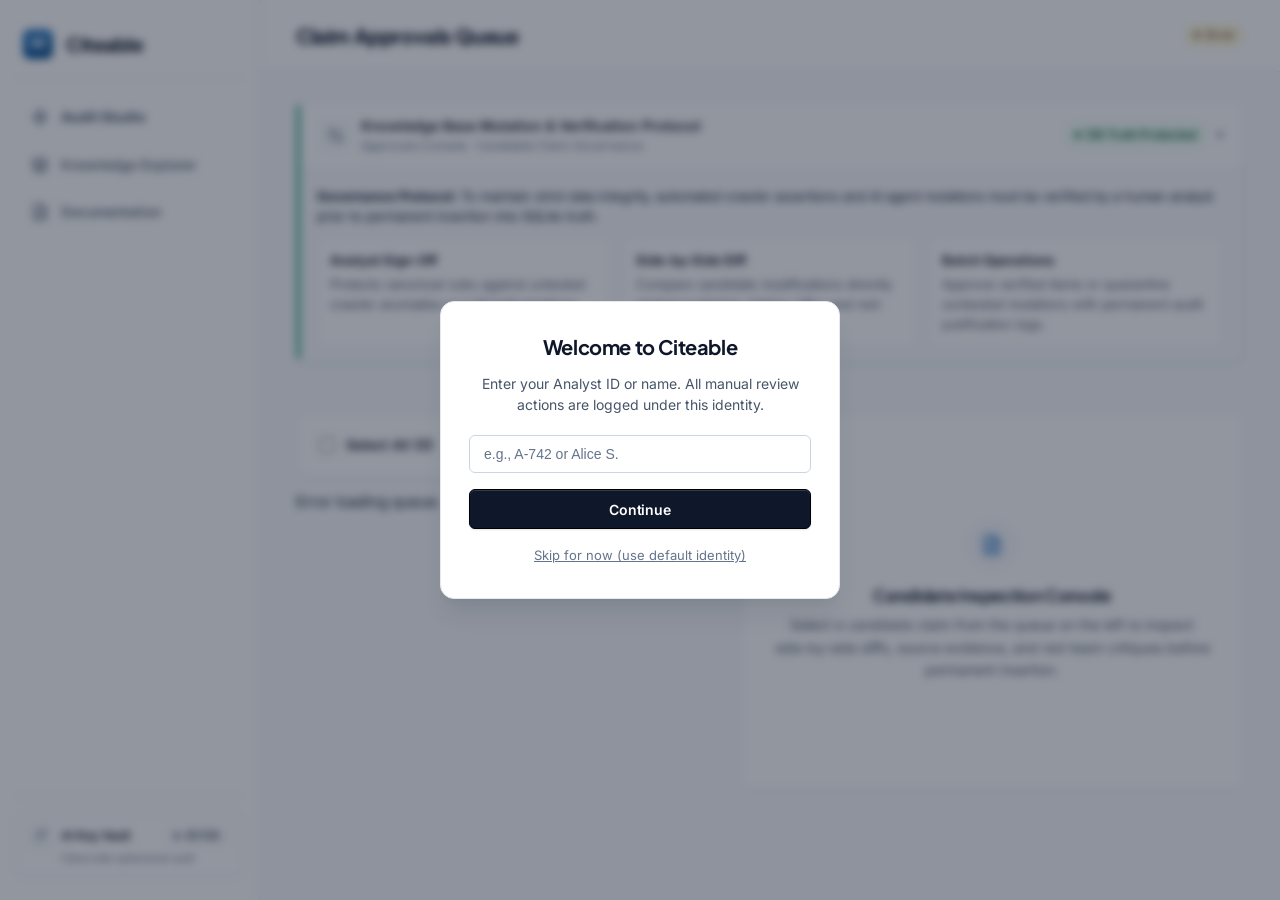
==== commit 31e6b904: "feat(deploy): production hardening, auto-seeding, and render readiness - Auto-seeding: add automatic" ====
--- a/areos/ui/approvals.html
+++ b/areos/ui/approvals.html
@@ -1,120 +1,158 @@
 <!DOCTYPE html>
 <html lang="en">
 <head>
- <meta charset="UTF-8">
- <meta name="viewport" content="width=device-width, initial-scale=1.0">
- <title>Citeable | Approvals</title>
- <link rel="preconnect" href="https://fonts.googleapis.com">
- <link rel="preconnect" href="https://fonts.gstatic.com" crossorigin>
- <link href="https://fonts.googleapis.com/css2?family=Inter:wght@400;500;600;700&display=swap" rel="stylesheet">
- <link rel="stylesheet" href="index.css">
- <!-- Inline styles stripped for unified design system -->
- <link rel="icon" type="image/svg+xml" href="favicon.svg">
+  <meta charset="UTF-8">
+  <meta name="viewport" content="width=device-width, initial-scale=1.0">
+  <title>Citeable | Approvals</title>
+  <link rel="preconnect" href="https://fonts.googleapis.com">
+  <link rel="preconnect" href="https://fonts.gstatic.com" crossorigin>
+  <link href="https://fonts.googleapis.com/css2?family=Inter:wght@400;500;600;700&family=JetBrains+Mono:wght@400;500;600;700&family=Plus+Jakarta+Sans:wght@600;700;800&display=swap" rel="stylesheet">
+  <link rel="stylesheet" href="index.css?v=3">
+  <link rel="icon" type="image/svg+xml" href="favicon.svg">
 
- <script src="context.js"></script>
- <script src="identity.js"></script>
- <script src="api.js"></script>
- <script src="dom.js"></script>
- <script src="nav.js"></script>
+  <script src="context.js"></script>
+  <script src="identity.js"></script>
+  <script src="api.js"></script>
+  <script src="dom.js"></script>
+  <script src="nav.js"></script>
 </head>
 <body>
- <div class="app-container">
- <!-- Sidebar Navigation -->
- <aside class="sidebar">
- <div class="logo">
- <div class="logo-icon"><img src="favicon.svg" alt="Citeable Logo" width="24" height="24"></div>
- <h1>Citeable</h1>
- </div>
- <nav id="main-nav"></nav>
- </aside>
+  <div class="app-container">
+    <!-- Sidebar Navigation -->
+    <aside class="sidebar">
+      <div class="logo">
+        <div class="logo-icon"><img src="favicon.svg" alt="Citeable Logo" width="32" height="32"></div>
+        <h1>Citeable</h1>
+      </div>
+      <nav id="main-nav"></nav>
+    </aside>
 
- <!-- Main Content -->
- <main class="main-content">
- <header class="topbar" style="display:flex; justify-content:space-between; align-items:center; border-bottom:1px solid #333333; padding:32px 44px; background:#0D0D0D;">
- <div>
- <div style="font-size:0.78rem; font-weight:800; letter-spacing:0.2em; text-transform:uppercase; color:#AAAAAA; margin-bottom:8px;">Citeable / Verification & Governance</div>
- <h2 style="font-size:2.5rem; font-weight:900; letter-spacing:0.04em; text-transform:uppercase; margin:0;">CLAIM APPROVALS QUEUE</h2>
- </div>
- <div style="display:flex; gap:18px; align-items:center;">
-  <div style="background:#181818; border:1px solid #777777; padding:6px 14px; border-radius:6px; font-family:var(--font-mono); font-weight:700; font-size:0.85rem; color:#FFFFFF; box-shadow:0 4px 18px rgba(0,0,0,0.6);">
-  QUEUE STATUS: <span id="pending-count" style="color:#FFFFFF; font-weight:900; margin-left:8px;">Loading...</span>
+    <!-- Main Content -->
+    <main class="main-content">
+      <header class="topbar">
+        <div class="page-title-wrap">
+          <h2>Claim Approvals Queue</h2>
+        </div>
+        <div class="topbar-meta">
+          <span class="status-pill warning" id="pending-count">Loading queue...</span>
+        </div>
+      </header>
+
+      <div class="page-container page-container--fluid">
+
+        <!-- HELPER CARD: Governance & Mutation Protocol -->
+        <div class="context-helper-card" id="helper-approvals-primer">
+          <div class="helper-bar emerald"></div>
+          <div class="helper-card-header" onclick="toggleHelperCard('helper-approvals-content', 'helper-approvals-chevron')">
+            <div style="display:flex; align-items:center; gap:12px;">
+              <div style="width:28px; height:28px; border-radius:6px; background:var(--surface-sunken); display:flex; align-items:center; justify-content:center; border:1px solid var(--border-default); color:var(--text-secondary);">
+                <svg width="15" height="15" viewBox="0 0 24 24" fill="none" stroke="currentColor" stroke-width="2"><circle cx="18" cy="18" r="3"/><circle cx="6" cy="6" r="3"/><path d="M13 6h3a2 2 0 0 1 2 2v7"/><line x1="6" y1="9" x2="6" y2="21"/></svg>
+              </div>
+              <div>
+                <div style="font-weight:600; color:var(--text-primary); font-size:0.875rem;">Knowledge Base Mutation &amp; Verification Protocol</div>
+                <div style="font-size:0.75rem; color:var(--text-tertiary);">Approvals Console · Candidate Claim Governance</div>
+              </div>
+            </div>
+            <div style="display:flex; align-items:center; gap:12px;">
+              <span class="status-pill success">DB Truth Protected</span>
+              <span id="helper-approvals-chevron" style="font-size:0.75rem; color:var(--text-tertiary); font-weight:700;">▾</span>
+            </div>
+          </div>
+          <div id="helper-approvals-content" class="accordion-grid open">
+            <div class="accordion-inner" style="padding:16px 20px; border-top:1px solid var(--border-default); font-size:0.8125rem; color:var(--text-secondary); background:var(--surface-sunken);">
+              <p style="margin:0 0 10px 0; color:var(--text-primary);"><strong>Governance Protocol:</strong> To maintain strict data integrity, automated crawler assertions and AI agent mutations must be verified by a human analyst prior to permanent insertion into SQLite truth.</p>
+              <div style="display:grid; grid-template-columns:repeat(auto-fit, minmax(220px, 1fr)); gap:12px;">
+                <div style="background:#FFFFFF; border:1px solid var(--border-default); padding:12px; border-radius:6px;">
+                  <strong style="color:var(--text-primary); display:block; margin-bottom:4px;">Analyst Sign-Off</strong>
+                  Protects canonical rules against untested crawler anomalies or LLM hallucinations.
+                </div>
+                <div style="background:#FFFFFF; border:1px solid var(--border-default); padding:12px; border-radius:6px;">
+                  <strong style="color:var(--text-primary); display:block; margin-bottom:4px;">Side-by-Side Diff</strong>
+                  Compare candidate modifications directly against publisher citation URLs and red-team critiques.
+                </div>
+                <div style="background:#FFFFFF; border:1px solid var(--border-default); padding:12px; border-radius:6px;">
+                  <strong style="color:var(--text-primary); display:block; margin-bottom:4px;">Batch Operations</strong>
+                  Approve verified items or quarantine contested mutations with permanent audit justification logs.
+                </div>
+              </div>
+            </div>
+          </div>
+        </div>
+
+        <div class="approval-layout" style="display:grid; grid-template-columns:1fr 1.2fr; gap:24px; align-items:start;">
+          <!-- Pending List Column (Left side) -->
+          <div class="approval-queue-col" style="display:flex; flex-direction:column; min-width:0;">
+            <div id="bulk-actions-bar" class="card" style="display:flex; justify-content:space-between; align-items:center; padding:12px 18px; margin-bottom:12px;">
+              <div style="display:flex; align-items:center; gap:8px;">
+                <input type="checkbox" id="select-all-cb" style="width:16px; height:16px; accent-color:var(--brand-500); cursor:pointer;">
+                <label for="select-all-cb" style="font-size:0.875rem; font-weight:600; cursor:pointer; color:var(--text-primary);">Select All (<span id="bulk-count">0</span>)</label>
+              </div>
+              <div style="display:flex; gap:8px;">
+                <button id="btn-bulk-approve" class="btn-primary" style="padding:6px 14px; font-size:0.8125rem;" disabled>Bulk Approve</button>
+                <button id="btn-bulk-reject" class="btn-reject" style="padding:6px 14px; font-size:0.8125rem;" disabled>Bulk Reject</button>
+              </div>
+            </div>
+
+            <div class="pending-list" id="pending-list" style="display:flex; flex-direction:column; gap:8px;">
+              <div class="loader-container" id="candidate-loader" style="display:flex; flex-direction:column; gap:8px; padding:0;">
+                <div style="height:72px; width:100%; border-radius:6px; background:var(--surface-sunken); border:1px solid var(--border-default);"></div>
+                <div style="height:72px; width:100%; border-radius:6px; background:var(--surface-sunken); border:1px solid var(--border-default);"></div>
+                <div style="height:72px; width:100%; border-radius:6px; background:var(--surface-sunken); border:1px solid var(--border-default);"></div>
+              </div>
+            </div>
+          </div>
+
+          <!-- Diff View Column (Right side) -->
+          <div class="diff-console-mad card" id="diff-view" style="padding:28px; position:sticky; top:calc(var(--topbar-height) + 24px); max-height:calc(100vh - 120px); overflow-y:auto;">
+            <div style="display:flex; flex-direction:column; align-items:center; justify-content:center; text-align:center; height:100%; margin:80px auto; max-width:440px;">
+              <div style="width:48px; height:48px; border-radius:50%; background:var(--surface-sunken); border:1px solid var(--border-default); display:flex; align-items:center; justify-content:center; margin-bottom:16px;">
+                <svg width="22" height="22" viewBox="0 0 24 24" fill="none" stroke="var(--brand-500)" stroke-width="2" stroke-linecap="round" stroke-linejoin="round"><path d="M14 2H6a2 2 0 0 0-2 2v16a2 2 0 0 0 2 2h12a2 2 0 0 0 2-2V8z"></path><polyline points="14 2 14 8 20 8"></polyline><line x1="16" y1="13" x2="8" y2="13"></line><line x1="16" y1="17" x2="8" y2="17"></line><polyline points="10 9 9 9 8 9"></polyline></svg>
+              </div>
+              <h3 style="font-size:1.05rem; font-weight:700; color:var(--text-primary); margin:0 0 8px 0;">Candidate Inspection Console</h3>
+              <p style="font-size:0.875rem; color:var(--text-secondary); line-height:1.6; margin:0;">
+                Select a candidate claim from the queue on the left to inspect side-by-side diffs, source evidence, and red-team critiques before permanent insertion.
+              </p>
+            </div>
+          </div>
+        </div>
+
+      </div>
+    </main>
   </div>
- </div>
- </header>
 
- <!-- Instructional Verification Banner -->
- <div style="margin:36px 44px 32px 44px; background:linear-gradient(135deg, #161616 0%, #0E0E0E 100%); border:1px solid #555555; border-radius:8px; padding:24px 36px; box-shadow:0 12px 45px rgba(0,0,0,0.85); display:flex; justify-content:space-between; align-items:center; flex-wrap:wrap; gap:20px;">
- <div style="max-width:850px;">
- <h3 style="font-size:1.2rem; font-weight:900; color:#FFFFFF; text-transform:uppercase; letter-spacing:0.1em; margin-bottom:8px; display:flex; align-items:center; gap:10px;">
- <span style="display:inline-block; width:10px; height:10px; background:#FFFFFF; border-radius:50%;"></span>
- Automated Truth Verification & Override Protocol
- </h3>
- <p style="color:#CCCCCC; font-size:1.0rem; line-height:1.7; margin:0; font-weight:400;">
- Inspect proposed AI audit mutations, corroborate external source URL tiers, and verify adversarial critique reasoning before asserting findings into permanent database truth.
- </p>
- </div>
- <div>
- <span style="display:inline-block; font-size:0.78rem; font-weight:900; background:#222222; border:1px solid #FFFFFF; color:#FFFFFF; padding:6px 14px; border-radius:4px; text-transform:uppercase; letter-spacing:0.15em;">Database Truth Protected</span>
- </div>
- </div>
+  <!-- Confirm Modal -->
+  <div class="modal-overlay" id="password-modal" style="display:none; position:fixed; inset:0; z-index:1000; align-items:center; justify-content:center;">
+    <div class="modal-content" style="padding:24px; max-width:440px; width:90vw;">
+      <h3 id="modal-title" style="color:var(--text-primary); margin:0 0 8px 0; font-size:1.1rem;">Confirm Action</h3>
+      <p id="modal-desc" style="color:var(--text-secondary); font-size:0.875rem; margin:0 0 16px 0;">
+        Are you sure you want to proceed?
+      </p>
+      <div style="display:flex; gap:8px;">
+        <button class="btn-primary" id="btn-submit-password" style="flex:1;">Confirm</button>
+        <button class="btn-secondary" id="btn-cancel-password" style="flex:1;">Cancel</button>
+      </div>
+    </div>
+  </div>
 
- <div class="approval-layout">
- <!-- Pending List Column (Left side) -->
- <div class="approval-queue-col" style="display: flex; flex-direction: column; min-width: 0;">
- <div id="bulk-actions-bar" class="approval-queue-toolbar">
- <div style="display:flex; align-items:center;">
- <input type="checkbox" id="select-all-cb" style="margin-right:12px; width:20px; height:20px; accent-color:#FFFFFF; cursor:pointer;">
- <label for="select-all-cb" style="font-size:1.0rem; font-weight:800; cursor:pointer; color:#FFFFFF; letter-spacing:0.04em;">Select All (<span id="bulk-count">0</span>)</label>
- </div>
- <div style="display:flex; gap:12px;">
- <button id="btn-bulk-approve" style="background:#FFFFFF; color:#000000; border:1px solid #FFFFFF; padding:6px 16px; font-size:0.85rem; font-weight:900; border-radius:4px; cursor:pointer; text-transform:uppercase; letter-spacing:0.08em; transition:all 0.2s; box-shadow:0 0 20px rgba(255,255,255,0.3);" disabled> Bulk Approve</button>
- <button id="btn-bulk-reject" style="background:#1E1E1E; color:#f87171; border:1px solid rgba(239,68,68,0.5); padding:6px 16px; font-size:0.85rem; font-weight:800; border-radius:4px; cursor:pointer; text-transform:uppercase; letter-spacing:0.08em; transition:all 0.2s;" disabled>Bulk Reject</button>
- </div>
- </div>
- 
- <div class="pending-list" id="pending-list" style="display:flex; flex-direction:column;">
- <div class="loader-container" id="candidate-loader" style="display:flex; flex-direction:column; gap:18px; padding:0;">
- <div class="skeleton" style="height:85px; width:100%; border-radius:8px; background:#1C1C1C;"></div>
- <div class="skeleton" style="height:85px; width:100%; border-radius:8px; background:#1C1C1C;"></div>
- <div class="skeleton" style="height:85px; width:100%; border-radius:8px; background:#1C1C1C;"></div>
- </div>
- </div>
- </div>
- 
- <!-- Diff View Column (Right side) -->
- <div class="diff-console-mad" id="diff-view">
- <div style="display:flex; flex-direction:column; align-items:center; justify-content:center; text-align:center; height:100%; margin: 120px auto; max-width:520px;">
- <div style="width:64px; height:64px; border-radius:50%; background:#1A1A1A; border:2px solid #555555; display:flex; align-items:center; justify-content:center; margin-bottom:24px; box-shadow:0 0 30px rgba(255,255,255,0.1);">
- <svg width="30" height="30" viewBox="0 0 24 24" fill="none" stroke="#FFFFFF" stroke-width="2" stroke-linecap="round" stroke-linejoin="round"><path d="M14 2H6a2 2 0 0 0-2 2v16a2 2 0 0 0 2 2h12a2 2 0 0 0 2-2V8z"></path><polyline points="14 2 14 8 20 8"></polyline><line x1="16" y1="13" x2="8" y2="13"></line><line x1="16" y1="17" x2="8" y2="17"></line><polyline points="10 9 9 9 8 9"></polyline></svg>
- </div>
- <h3 style="font-size:1.4rem; font-weight:800; color:#FFFFFF; text-transform:uppercase; letter-spacing:0.08em; margin-bottom:12px;">Audit Claim Inspection Ready</h3>
- <p style="font-size:1.05rem; color:#AAAAAAAA; line-height:1.6; margin:0;">
- Select a candidate claim from the queue on the left to review proposed diffs, source URL assertions, and adversarial AI critiques before final database execution.
- </p>
- </div>
- </div>
- </div>
- </main>
- </div>
- 
- <!-- Confirm Modal -->
- <div class="modal-overlay" id="password-modal" style="display:none;">
- <div class="modal-content glass-panel">
- <h3 id="modal-title">Confirm Action</h3>
- <p id="modal-desc" style="color: var(--text-secondary); font-size: 0.9rem;">
- Are you sure you want to proceed?
- </p>
- <div style="display: flex; gap: 12px; margin-top: 8px;">
- <button class="btn btn-approve" id="btn-submit-password" style="flex: 1;">Confirm</button>
- <button class="btn btn-reject" id="btn-cancel-password" style="background: transparent; border: 1px solid var(--glass-border);">Cancel</button>
- </div>
- </div>
- </div>
+  <script src="auth.js"></script>
+  <script src="dom.js"></script>
+  <script src="approvals.js"></script>
+  <script>
+    document.addEventListener('DOMContentLoaded', () => { 
+      window.AreosNav.renderNav('approvals'); 
+    });
 
- <script src="auth.js"></script>
- <script src="dom.js"></script>
- <script src="approvals.js"></script>
- <script>document.addEventListener('DOMContentLoaded', () => { window.AreosNav.renderNav('approvals'); });</script>
+    function toggleHelperCard(contentId, chevronId) {
+      const content = document.getElementById(contentId);
+      const chevron = document.getElementById(chevronId);
+      if (content && content.classList.contains('open')) {
+        content.classList.remove('open');
+        if (chevron) chevron.style.transform = 'rotate(-90deg)';
+      } else if (content) {
+        content.classList.add('open');
+        if (chevron) chevron.style.transform = 'rotate(0deg)';
+      }
+    }
+  </script>
 </body>
 </html>
-
--- a/areos/ui/index.css
+++ b/areos/ui/index.css
@@ -1,1841 +1,2120 @@
 /* ==========================================================================
- Citeable — Unified Design System v4 (MAD t — Design & Brand Strategy Handbook)
- THE MIRROR SPECTRUM INVERSION: Universal High-Contrast White-on-Black Architecture
- ========================================================================== */
-
-@import url('https://fonts.googleapis.com/css2?family=Outfit:wght@300;400;500;600;700;800&family=Inter:wght@300;400;500;600;700&family=JetBrains+Mono:wght@400;500;600&display=swap');
+   Citeable — Enterprise Design System (Restraint Architecture)
+   Linear × Stripe Sigma Precision • Clinical Slate Architecture
+   90% Neutral Monochrome • 10% Surgical Sapphire (#0A66C2) Intent
+   ========================================================================== */
+
+@import url('https://fonts.googleapis.com/css2?family=Inter:wght@400;500;600;700&family=JetBrains+Mono:wght@400;500;600;700&family=Plus+Jakarta+Sans:wght@600;700;800&display=swap');
 
 :root {
- /* ---- Core Color Palette (The Authority & Trust Philosophy) ---- */
- --surface-canvas: #080808; /* Deep Operational Dark Canvas */
- --surface-panel: #121212; /* Panel Charcoal — clean borderless plane separation */
- --surface-panel-hover: #1E1E1E; /* Interactive probe hover state */
- --surface-raised: #202020; /* Modals, floating overlays, elevated galleries */
- --surface-sunken: #161616; /* Inputs, search boxes, data wells (elevated contrast) */
- --surface-overlay: rgba(0, 0, 0, 0.90); /* Cinematic eclipse dimming */
-
- /* ---- Structural Lines / Threads (Skeletal Structure) ---------- */
- --border-subtle: #262626;
- --border-default: #333333;
- --border-strong: #555555;
- --border-focus: #FFFFFF;
-
- /* ---- Brand & Monochrome Accent -------------------------------- */
- --brand-100: #FFFFFF;
- --brand-300: #F3F4F6;
- --brand-500: #FFFFFF; /* Stark gallery white primary actions */
- --brand-600: #E5E7EB;
- --brand-700: #D1D5DB;
- --brand-glow: rgba(255, 255, 255, 0.25);
- --brand-text-on-canvas: #FFFFFF;
-
- /* ---- Semantic Status (Engineered intelligence tones) ---------- */
- --status-info: #FFFFFF;
- --status-info-bg: rgba(255, 255, 255, 0.12);
- --status-success: #FFFFFF;
- --status-success-bg: rgba(255, 255, 255, 0.18);
- --status-warning: #F3F4F6;
- --status-warning-bg: rgba(243, 244, 246, 0.15);
- --status-danger: #E5E7EB;
- --status-danger-bg: rgba(229, 231, 235, 0.15);
- --status-neutral: #D1D5DB;
- --status-neutral-bg: rgba(209, 213, 219, 0.15);
-
- /* Claim/rec status mapping */
- --status-active: #FFFFFF;
- --status-contested: #F3F4F6;
- --status-deprecated: #E5E7EB;
- --status-superseded: #D1D5DB;
-
- /* Evidence-scope tagging */
- --scope-client: #FFFFFF;
- --scope-client-bg: rgba(255, 255, 255, 0.15);
- --scope-internal: #F3F4F6;
- --scope-internal-bg: rgba(243, 244, 246, 0.12);
-
- /* ---- THE MIRROR SPECTRUM TEXT PALETTE (All Dark Text Inverted to White Counterpart) ---- */
- --text-primary: #FFFFFF; /* Pure bright white for headers and primary assertions */
- --text-secondary: #FFFFFF; /* Inverted to crystal-clear white for body & stages */
- --text-tertiary: #F3F4F6; /* Radiant bright white counterpart for metadata */
- --text-disabled: #E5E7EB; /* High-contrast silver-white counterpart for orientation lines */
- --text-on-brand: #000000; /* Inverted black exclusively for white button backgrounds */
-
- /* ---- Typography (Architectural Weight) ------------------------ */
- --font-sans: 'Outfit', 'Inter', -apple-system, BlinkMacSystemFont, sans-serif;
- --font-mono: 'JetBrains Mono', ui-monospace, monospace;
-
- --text-xs: 0.75rem; /* 12px — boosted legible metadata */
- --text-sm: 0.875rem; /* 14px — clinical secondary details */
- --text-base: 1.0rem; /* 16px — crystal-clear body prose (line-height 1.85) */
- --text-md: 1.2rem; /* 19px — card headings */
- --text-lg: 1.6rem; /* 25px — section titles */
- --text-xl: 2.3rem; /* 37px — structural headers */
- --text-xxl: 3.6rem; /* 58px+ — monumental entry typography */
-
- /* ---- Spacing Scale (Nownes Luxury of Space) ------------------- */
- --space-1: 4px;
- --space-2: 8px;
- --space-3: 12px;
- --space-4: 16px;
- --space-5: 22px;
- --space-6: 28px;
- --space-8: 40px;
- --space-10: 56px;
-
- /* ---- Radius Scale (Engineered Precision) ---------------------- */
- --radius-sm: 4px;
- --radius-md: 6px;
- --radius-lg: 8px;
- --radius-full: 999px;
-
- /* ---- Elevation & Shadows -------------------------------------- */
- --shadow-sm: 0 2px 4px rgba(0,0,0,0.6);
- --shadow-md: 0 10px 30px rgba(0,0,0,0.75);
- --shadow-lg: 0 25px 60px rgba(0,0,0,0.95);
- --shadow-focus: 0 0 0 2px var(--border-focus);
- --glow-warm: var(--shadow-md);
-
- /* ---- Motion --------------------------------------------------- */
- --ease-standard: cubic-bezier(0.2, 0.8, 0.2, 1);
- --duration-fast: 150ms;
- --duration-base: 250ms;
- --duration-slow: 400ms;
-
- /* ---- Layout --------------------------------------------------- */
- --sidebar-width: 270px;
- --content-max-width: 1440px;
+  /* ---- 90% Neutral Grayscale Surface Architecture ---- */
+  --surface-canvas: #F8FAFC;        /* Crisp clinical canvas */
+  --surface-panel: #FFFFFF;         /* Pure white elevation */
+  --surface-panel-hover: #F1F5F9;   /* Micro-elevation */
+  --surface-raised: #FFFFFF;        /* Modals, Drawers */
+  --surface-sunken: #F8FAFC;        /* Input wells, code blocks */
+  --surface-overlay: rgba(15, 23, 42, 0.45); /* Soft backdrop dimming */
+
+  /* ---- Structural Hairlines & Borders ---- */
+  --border-subtle: #F1F5F9;
+  --border-default: #E2E8F0;        /* 1px structural hairline */
+  --border-strong: #CBD5E1;
+  --border-focus: #0A66C2;          /* Sapphire focus boundary */
+
+  /* ---- 10% Surgical Interactive Accents ---- */
+  --brand-primary: #0F172A;         /* Obsidian primary action */
+  --brand-primary-hover: #1E293B;
+  --brand-50: #EFF6FF;
+  --brand-100: #DBEAFE;
+  --brand-300: #93C5FD;
+  --brand-400: #388EE6;
+  --brand-500: #0A66C2;             /* Canonical LinkedIn Sapphire Blue */
+  --brand-600: #004182;
+  --brand-700: #003366;
+  --brand-glow: rgba(10, 102, 194, 0.18);
+  --brand-text-on-canvas: #0A66C2;  /* Sapphire text on white/light surfaces */
+  --accent: #0A66C2;                /* Alias for interactive accent borders */
+
+  /* ---- Restrained Semantic Status Colors (WCAG AAA) ---- */
+  --status-success: #059669;
+  --status-success-bg: #F0FDF4;
+  --status-success-border: #BBF7D0;
+  --status-success-text: #065F46;   /* 7.59:1 AAA */
+
+  --status-warning: #D97706;
+  --status-warning-bg: #FEFCE8;
+  --status-warning-border: #FEF08A;
+  --status-warning-text: #854D0E;   /* 7.16:1 AAA */
+
+  --status-danger: #E11D48;
+  --status-danger-bg: #FEF2F2;
+  --status-danger-border: #FECACA;
+  --status-danger-text: #991B1B;    /* 9.92:1 AAA */
+
+  --status-info: #0A66C2;
+  --status-info-bg: #EFF6FF;
+  --status-info-border: #BFDBFE;
+  --status-info-text: #1E40AF;      /* 8.33:1 AAA */
+
+  --status-neutral: #475569;
+  --status-neutral-bg: #F1F5F9;
+  --status-neutral-border: #E2E8F0;
+  --status-neutral-text: #334155;
+
+  /* ---- Mathematical Typography Palette ---- */
+  --text-primary: #0F172A;          /* Slate-900: 17.46:1 AAA */
+  --text-secondary: #475569;        /* Slate-600: 7.48:1 AAA */
+  --text-tertiary: #64748B;         /* Slate-500: 4.85:1 AA */
+  --text-disabled: #CBD5E1;         /* Slate-300: Disabled only */
+  --text-placeholder: #64748B;      /* Slate-500: Accessible Placeholder */
+  --text-on-brand: #FFFFFF;         /* Pure white on action buttons */
+
+  /* ---- Typography Stacks & OpenType Features ---- */
+  --font-display: 'Plus Jakarta Sans', -apple-system, BlinkMacSystemFont, 'Segoe UI', Roboto, sans-serif;
+  --font-sans: 'Inter', -apple-system, BlinkMacSystemFont, 'Segoe UI', Roboto, sans-serif;
+  --font-body: 'Inter', -apple-system, BlinkMacSystemFont, 'Segoe UI', Roboto, sans-serif;
+  --font-mono: 'JetBrains Mono', ui-monospace, SFMono-Regular, Menlo, monospace;
+
+  /* Modular Typographic Sizing Scale */
+  --text-2xs: 0.6875rem; /* 11px */
+  --text-xs:  0.75rem;   /* 12px */
+  --text-sm:  0.875rem;  /* 14px */
+  --text-base: 0.9375rem;/* 15px (clinical baseline) */
+  --text-md:  1.0625rem; /* 17px */
+  --text-lg:  1.25rem;   /* 20px */
+  --text-xl:  1.5rem;    /* 24px */
+  --text-2xl: 1.875rem;  /* 30px */
+  --text-3xl: 2.25rem;   /* 36px */
+
+  /* 4px Base Spatial Rhythm Scale */
+  --space-1: 4px;
+  --space-2: 8px;
+  --space-3: 12px;
+  --space-4: 16px;
+  --space-5: 20px;
+  --space-6: 28px;
+  --space-7: 36px;
+  --space-8: 48px;
+
+  /* Disciplined 5-Tier Radius Scale */
+  --radius-xs: 4px;      /* Micro-tags, inline code chips */
+  --radius-sm: 6px;      /* Buttons, form inputs, selects, nav pills */
+  --radius-md: 10px;     /* Cards, panels, filter bars, helper cards */
+  --radius-lg: 14px;     /* Modals, drawers, hero wrappers */
+  --radius-full: 9999px; /* Status indicator pills, circular pips */
+
+  /* Compound Specular Shadows */
+  --specular: inset 0 1px 0 rgba(255, 255, 255, 0.9);
+  --shadow-xs: 0 1px 2px 0 rgba(15, 23, 42, 0.04);
+  --shadow-sm: var(--specular), 0 1px 3px 0 rgba(15, 23, 42, 0.06), 0 1px 2px -1px rgba(15, 23, 42, 0.04);
+  --shadow-md: var(--specular), 0 4px 6px -1px rgba(15, 23, 42, 0.05), 0 2px 4px -2px rgba(15, 23, 42, 0.03);
+  --shadow-lg: var(--specular), 0 10px 15px -3px rgba(15, 23, 42, 0.06), 0 4px 6px -4px rgba(15, 23, 42, 0.02);
+  --shadow-xl: 0 20px 25px -5px rgba(15, 23, 42, 0.08), 0 8px 10px -6px rgba(15, 23, 42, 0.04);
+  --shadow-focus: 0 0 0 2px #FFFFFF, 0 0 0 4.5px var(--brand-500);
+
+  /* Damped Mechanical Motion */
+  --ease-damped: cubic-bezier(0.16, 1, 0.3, 1);
+  --ease-snappy: cubic-bezier(0.2, 0, 0, 1);
+  --duration-instant: 80ms;
+  --duration-snappy: 140ms;
+  --duration-base: 200ms;
+
+  /* Global Shell Metrics */
+  --sidebar-width: 260px;
+  --topbar-height: 72px;
+  --content-max-width: 1440px;
+
+  /* Z-Index Hierarchy */
+  --z-dropdown: 1000;
+  --z-drawer: 1000;
+  --z-overlay: 10000;
+  --z-modal: 100000;
+  --z-toast: 10000000;
 }
 
 /* Backwards-compat shims */
 :root {
- --bg-color: var(--surface-canvas);
- --panel-bg: var(--surface-panel);
- --panel-border: var(--border-default);
- --text: var(--text-primary);
- --border: var(--border-default);
- --bg: var(--surface-canvas);
- --accent: #FFFFFF;
- --danger: #E5E7EB;
- --success: #FFFFFF;
- --text-secondary: var(--text-secondary);
- --text-tertiary: var(--text-tertiary);
- --text-subdued: var(--text-disabled);
+  --bg-color: var(--surface-canvas);
+  --panel-bg: var(--surface-panel);
+  --panel-border: var(--border-default);
+  --text: var(--text-primary);
+  --border: var(--border-default);
+  --bg: var(--surface-canvas);
+  --danger: var(--status-danger);
+  --success: var(--status-success);
+  --neon-cyan: var(--brand-500);
+  --neon-green: var(--status-success);
+  --glass-border: var(--border-default);
+  --text-subdued: var(--text-secondary);
 }
 
 /* ==========================================================================
- THE MIRROR SPECTRUM INVERSION GUARANTEE (Universal White-on-Black Enforcement)
- ========================================================================== */
-* { box-sizing: border-box; }
-
-html, body {
- margin: 0; padding: 0;
- min-height: 100vh;
- font-family: var(--font-sans);
- background: #080808 !important;
- color: #FFFFFF !important;
- line-height: 1.85;
- overflow-x: hidden;
- -webkit-font-smoothing: antialiased;
-}
-
-/* Overdrive all text elements across the entire DOM to appear in radiant White */
-main, section, div, span, p, h1, h2, h3, h4, h5, h6, li, td, th, label, a, b, strong, i, em {
- color: #FFFFFF !important;
-}
-
-/* Exceptionally enforce crystal-clear white on all lists, monitors, scorecards, and navigation items */
-.pipeline-stage, .pipeline-stage *, .nav-item, .nav-item *, .score-card *, .stat-pill *, .card *, .glass-panel *, .index-row *, .outcome-card *, .tab-btn, .breadcrumbs * {
- color: #FFFFFF !important;
-}
-
-/* ONLY invert text to black when sitting directly on an active white background button or tab! */
-.btn-primary, .btn-primary *,
-.nav-item.active, .nav-item.active *,
-.vbtn.selected, .vbtn.selected *,
-.command-btn, .command-btn *,
-.submit-btn, .submit-btn *,
-.btn-export:hover, .btn-export:hover * {
- color: #000000 !important;
- stroke: #000000 !important;
- fill: none;
- font-weight: 800 !important;
-}
-
-/* Overdrive webkit autofill & form controls to preserve pure white contrast */
-input, select, textarea {
- color: #FFFFFF !important;
- background: #161616 !important;
- border: 1px solid #555555 !important;
-}
-input:-webkit-autofill, select:-webkit-autofill, textarea:-webkit-autofill {
- -webkit-text-fill-color: #FFFFFF !important;
- -webkit-box-shadow: 0 0 0 1000px #161616 inset !important;
- border: 1px solid #777777 !important;
+   Universal Reset & Base Styles
+   ========================================================================== */
+*, *::before, *::after { box-sizing: border-box; }
+
+html {
+  background: var(--surface-canvas);
+  color: var(--text-primary);
+  margin: 0; padding: 0;
+}
+
+body {
+  background: var(--surface-canvas);
+  color: var(--text-primary);
+  font-family: var(--font-sans);
+  font-size: var(--text-base);
+  line-height: 1.55;
+  margin: 0; padding: 0;
+  min-height: 100vh;
+  overflow-x: hidden;
+  -webkit-font-smoothing: antialiased;
+  -moz-osx-font-smoothing: grayscale;
+}
+
+/* Typography Hierarchy */
+h1, h2, h3, h4, h5, h6 {
+  color: var(--text-primary);
+  font-family: var(--font-display);
+  font-weight: 700;
+  letter-spacing: -0.02em;
+  margin-top: 0;
+  margin-bottom: var(--space-2);
+  line-height: 1.25;
+}
+
+h1 { font-size: var(--text-3xl); font-weight: 800; letter-spacing: -0.025em; }
+h2 { font-size: var(--text-2xl); font-weight: 700; }
+h3 { font-size: var(--text-xl); font-weight: 700; }
+h4 { font-size: var(--text-lg); font-weight: 600; font-family: var(--font-sans); }
+
+p, li, td, th {
+  color: var(--text-secondary);
+  font-family: var(--font-body);
+}
+
+code, pre, .font-mono, .mono {
+  font-family: var(--font-mono);
+  font-feature-settings: 'tnum' 1, 'zero' 1;
+  font-variant-numeric: tabular-nums slashed-zero;
+}
+
+a {
+  color: var(--brand-500);
+  text-decoration: none;
+  transition: color var(--duration-snappy) var(--ease-damped);
+}
+a:hover {
+  color: var(--brand-600);
+  text-decoration: underline;
 }
 
 /* ==========================================================================
- Structural Typography & Reality Sentences
- ========================================================================== */
-h1, h2, h3, h4, h5, h6 {
- margin-top: 0;
- font-weight: 800;
- letter-spacing: 0.04em;
- text-transform: uppercase;
-}
-
-a {
- text-decoration: none;
- border-bottom: 1px solid var(--border-strong);
- transition: all var(--duration-fast) var(--ease-standard);
-}
-a:hover {
- border-bottom-color: #FFFFFF;
-}
-
-label {
- font-size: var(--text-xs);
- font-weight: 700;
- text-transform: uppercase;
- letter-spacing: 0.12em;
- display: block;
- margin-bottom: var(--space-2);
-}
-
-blockquote, .reality-sentence {
- font-family: var(--font-sans);
- font-size: 1.45rem;
- font-weight: 400;
- font-style: italic;
- line-height: 1.55;
- border-left: 3px solid #FFFFFF;
- padding: 14px 0 14px 28px;
- margin: 32px 0;
- background: rgba(255, 255, 255, 0.05);
- box-shadow: 0 0 20px rgba(0,0,0,0.5);
-}
-
-/* App Container & Flex Structural Layout */
-.app-container { display: flex; min-height: 100vh; width: 100%; }
-body { display: flex; flex-direction: row; }
-body > .sidebar, .app-container > .sidebar { width: var(--sidebar-width); flex-shrink: 0; }
-body > .main-content, .app-container > .main-content { flex: 1; min-width: 0; display: flex; flex-direction: column; background: var(--surface-canvas); }
-
-/* ==========================================================================
- Sidebar Navigation (High-Contrast White Counterpart Icons & Text)
- ========================================================================== */
+   Universal Shell & Layout Containers
+   ========================================================================== */
+.app-container {
+  display: flex;
+  min-height: 100vh;
+  width: 100%;
+  background: var(--surface-canvas);
+}
+
 .sidebar {
- width: var(--sidebar-width);
- background: var(--surface-panel);
- border-right: 1px solid var(--border-strong);
- padding: var(--space-6) var(--space-5);
- display: flex;
- flex-direction: column;
- box-shadow: 15px 0 40px rgba(0, 0, 0, 0.8);
- z-index: 100;
-}
-
-.logo, .sidebar-logo {
- display: flex;
- align-items: center;
- gap: var(--space-3);
- padding: var(--space-2) 0 var(--space-6);
- border-bottom: 1px solid var(--border-strong);
- margin-bottom: var(--space-5);
- text-decoration: none;
-}
-
-.logo h1, .sidebar-logo span {
- font-size: 1.35rem;
- font-weight: 800;
- letter-spacing: 0.08em;
- text-transform: uppercase;
- margin: 0;
-}
-
-.logo-icon {
- width: 36px;
- height: 36px;
- border-radius: var(--radius-sm);
- background: #FFFFFF;
- display: flex;
- align-items: center;
- justify-content: center;
- color: #000000 !important;
- font-weight: 800;
- font-size: 1.1rem;
-}
-.logo-icon * { color: #000000 !important; }
-
-.nav-item {
- display: flex;
- align-items: center;
- gap: var(--space-3);
- padding: 14px var(--space-4);
- border-radius: var(--radius-md);
- font-size: var(--text-base);
- font-weight: 600;
- margin-bottom: 6px;
- border: 1px solid transparent;
- text-decoration: none;
- background: transparent;
- transition: all var(--duration-base) var(--ease-standard);
-}
-.nav-item svg { stroke: #FFFFFF; opacity: 1; }
-.nav-item:hover {
- background: #262626;
- border-color: #FFFFFF;
- transform: translateX(4px);
-}
-.nav-item.active {
- background: #FFFFFF !important;
- color: #000000 !important;
- font-weight: 800 !important;
- border-color: #FFFFFF;
-}
-.nav-item.active svg { stroke: #000000 !important; fill: none; }
-
-.nav-group-label {
- font-size: var(--text-xs);
- text-transform: uppercase;
- letter-spacing: 0.16em;
- padding: var(--space-5) var(--space-3) var(--space-2);
- font-weight: 700;
- opacity: 0.9;
-}
-
-/* ==========================================================================
- Page Headers & Structural Architecture
- ========================================================================== */
-.topbar, .content-header, .results-topbar {
- display: flex;
- align-items: center;
- justify-content: space-between;
- padding: 30px 44px;
- background: var(--surface-panel);
- border-bottom: 1px solid var(--border-strong);
- margin-bottom: 36px;
- box-shadow: 0 6px 35px rgba(0, 0, 0, 0.6);
-}
-
-.topbar h2, .content-header h1, .page-title {
- font-size: 2.0rem;
- font-weight: 800;
- letter-spacing: 0.05em;
- margin: 0;
-}
-.page-subtitle {
- font-size: var(--text-sm);
- margin-top: 6px;
- letter-spacing: 0.03em;
- font-weight: 500;
-}
-
-.stats { display: flex; align-items: center; gap: 16px; }
-
-.stat-badge {
- background: #202020;
- border: 1px solid #777777;
- padding: 8px 18px;
- border-radius: var(--radius-sm);
- font-size: var(--text-xs);
- font-weight: 700;
- text-transform: uppercase;
- letter-spacing: 0.1em;
- box-shadow: 0 2px 12px rgba(0,0,0,0.6);
-}
-
-.breadcrumbs {
- display: flex; align-items: center; gap: var(--space-2);
- font-size: var(--text-xs);
- text-transform: uppercase;
- letter-spacing: 0.12em;
- padding: 16px 44px;
- border-bottom: 1px solid var(--border-default);
- background: var(--surface-canvas);
-}
-.breadcrumbs a { text-decoration: none; border: none; }
-.breadcrumbs a:hover { text-decoration: underline; }
-.breadcrumbs .current { font-weight: 800; }
-
-.run-context-chip {
- display: inline-flex; align-items: center; gap: var(--space-2);
- background: var(--surface-panel);
- border: 1px solid var(--border-strong);
- border-radius: var(--radius-sm);
- padding: 8px 16px;
- font-size: var(--text-xs);
- font-weight: 700;
- letter-spacing: 0.08em;
- text-transform: uppercase;
- cursor: pointer;
- transition: all 0.2s;
-}
-.run-context-chip:hover { border-color: #FFFFFF; background: #2A2A2A; }
-
-/* ==========================================================================
- Monochrome Gallery Panels, Cards & Filters
- ========================================================================== */
-.glass-panel, .glass-card, .card {
- background: var(--surface-panel);
- border: 1px solid var(--border-strong);
- border-radius: var(--radius-md);
- box-shadow: var(--shadow-md);
- padding: 26px 30px;
- transition: all var(--duration-base) var(--ease-standard);
- position: relative;
-}
-.card:hover, .glass-panel:hover {
- border-color: #FFFFFF;
- background: var(--surface-panel-hover);
-}
-.card.interactive:hover {
- transform: translateY(-3px);
- box-shadow: var(--shadow-md);
- border-color: #FFFFFF;
-}
-
-.filters-bar {
- display: flex;
- flex-wrap: wrap;
- align-items: flex-end;
- gap: 20px;
- margin: 0 44px 32px 44px;
- padding: 24px 30px;
- background: var(--surface-panel);
- border: 1px solid var(--border-strong);
- border-radius: var(--radius-md);
-}
-.filter-group { display: flex; flex-direction: column; }
-
-.input, select.input, textarea.input,
-.glass-input, select.glass-input, input.glass-input {
- width: 100%;
- font-family: inherit;
- font-size: var(--text-base);
- background: #181818 !important;
- border: 1px solid #666666 !important;
- border-radius: var(--radius-sm);
- padding: 12px 20px;
- outline: none;
- transition: all var(--duration-fast) var(--ease-standard);
-}
-.input:focus, .glass-input:focus {
- border-color: #FFFFFF !important;
- box-shadow: 0 0 0 2px #FFFFFF !important;
- background: #202020 !important;
-}
-
-/* ==========================================================================
- Buttons & Interactive Controls (The Silent Flex)
- ========================================================================== */
-.btn, .btn-primary, .btn-secondary, .btn-danger, .btn-reject, .btn-export {
- display: inline-flex; align-items: center; justify-content: center; gap: 10px;
- font-family: var(--font-sans); font-size: var(--text-sm); font-weight: 800;
- text-transform: uppercase;
- letter-spacing: 0.1em;
- padding: 12px 26px;
- border-radius: var(--radius-sm);
- border: 1px solid transparent;
- cursor: pointer;
- transition: all var(--duration-fast) var(--ease-standard);
- white-space: nowrap;
-}
-.btn:active { transform: scale(0.98); }
-
-.btn-primary {
- background: #FFFFFF !important;
- color: #000000 !important;
- border: 1px solid #FFFFFF !important;
-}
-.btn-primary:hover {
- background: #EAEAEA !important;
- transform: translateY(-2px);
-}
-
-.btn-secondary {
- background: #202020;
- border: 1px solid #666666;
- color: #FFFFFF;
-}
-.btn-secondary:hover {
- border-color: #FFFFFF;
- background: #2E2E2E;
- color: #FFFFFF;
-}
-
-.btn-danger, .btn-reject {
- background: #222222;
- border: 1px solid #888888;
-}
-.btn-danger:hover, .btn-reject:hover {
- background: #444444;
- border-color: #FFFFFF;
- transform: translateY(-1px);
-}
-
-.btn-export {
- background: #181818;
- border: 1px solid #777777;
-}
-.btn-export:hover {
- background: #FFFFFF !important;
- border-color: #FFFFFF !important;
- color: #000000 !important;
- box-shadow: var(--shadow-md);
-}
-
-/* ==========================================================================
- Verdict Buttons (Clinical Specificity & High-Contrast Guarantee)
- ========================================================================== */
-.verdict-buttons { display: flex; gap: var(--space-3); margin: 16px 0 20px 0; width: 100%; }
-.vbtn, .vbtn.pass, .vbtn.warn, .vbtn.fail, .vbtn.na {
- flex: 1; padding: 14px 18px;
- background: #202020 !important;
- border: 1px solid #777777 !important;
- border-radius: var(--radius-sm);
- color: #FFFFFF !important;
- font-weight: 800 !important; font-size: 0.9rem !important;
- text-transform: uppercase;
- letter-spacing: 0.14em;
- cursor: pointer;
- transition: all 150ms var(--ease-standard);
- box-shadow: 0 2px 10px rgba(0,0,0,0.7) !important;
- opacity: 1 !important;
-}
-.vbtn:hover {
- border-color: #FFFFFF !important;
- background: #333333 !important;
- color: #FFFFFF !important;
- transform: translateY(-1px);
-}
-.vbtn.selected, .vbtn.selected * {
- background: #FFFFFF !important; color: #000000 !important; border-color: #FFFFFF !important; font-weight: 800 !important; transform: scale(1.03);
- text-shadow: none !important;
-}
-
-/* Ensure placeholder text remains visible and bright silver across all input fields */
-::placeholder, input::placeholder, textarea::placeholder {
- color: #BBBBBB !important;
- opacity: 1 !important;
-}
-
-/* ==========================================================================
- Badges, Pills & Status Tokens
- ========================================================================== */
-.badge, .status-badge, .outcome-badge, .outcome-delta {
- display: inline-flex; align-items: center; gap: 6px;
- font-size: 0.75rem; font-weight: 800;
- text-transform: uppercase;
- letter-spacing: 0.12em;
- padding: 6px 14px;
- border-radius: var(--radius-sm);
- white-space: nowrap;
- height: fit-content;
- background: #202020;
- border: 1px solid #777777;
-}
-.badge-success, .status-active { background: rgba(255, 255, 255, 0.20); border: 1px solid #FFFFFF; }
-.badge-warning, .status-contested, .outcome-badge { background: #2A2A2A; border: 1px solid #AAAAAA; }
-.badge-danger, .outcome-delta-regressed { background: #333333; border: 1px solid #CCCCCC; }
-
-/* ==========================================================================
- Audit Studio Hero & HIGH-CONTRAST PIPELINE MONITOR
- ========================================================================== */
-.studio-hero {
- text-align: center;
- padding: 70px 44px;
- margin: 0 44px 44px 44px;
- background: var(--surface-panel);
- border: 1px solid #666666;
- border-radius: var(--radius-md);
- box-shadow: 0 20px 70px rgba(0, 0, 0, 0.9);
- position: relative;
- overflow: hidden;
-}
-.studio-hero::after {
- content: "";
- position: absolute;
- top: 0; left: 50%;
- width: 100%; height: 2px;
- background: linear-gradient(90deg, transparent, #FFFFFF, transparent);
- transform: translateX(-50%);
- pointer-events: none;
-}
-
-.studio-badge {
- display: inline-block;
- background: #222222;
- border: 1px solid #FFFFFF;
- padding: 8px 24px;
- border-radius: var(--radius-sm);
- font-size: 0.8rem;
- font-weight: 800;
- text-transform: uppercase;
- letter-spacing: 0.18em;
- margin-bottom: 28px;
-}
-
-.studio-hero h1 {
- font-size: 3.5rem;
- font-weight: 800;
- line-height: 1.15;
- letter-spacing: 0.04em;
- text-transform: uppercase;
- margin-bottom: 24px;
-}
-
-.studio-hero p {
- max-width: 800px;
- margin: 0 auto 40px auto;
- font-size: 1.2rem;
- line-height: 1.85;
- font-weight: 400;
-}
-
-.command-box { display: flex; flex-wrap: wrap; gap: 18px; justify-content: center; max-width: 950px; margin: 0 auto; }
-.command-input, .command-select {
- padding: 16px 24px;
- background: #161616 !important;
- border: 1px solid #777777 !important;
- border-radius: var(--radius-sm);
- font-size: 1.05rem;
- flex: 1;
- min-width: 280px;
- outline: none;
- transition: all 0.2s;
-}
-.command-input:focus, .command-select:focus {
- border-color: #FFFFFF !important;
- box-shadow: 0 0 0 3px #FFFFFF !important;
- background: #202020 !important;
-}
-
-.command-btn {
- padding: 16px 40px;
- background: #FFFFFF !important;
- color: #000000 !important;
- border: 1px solid #FFFFFF !important;
- border-radius: var(--radius-sm);
- font-weight: 800;
- text-transform: uppercase;
- letter-spacing: 0.12em;
- font-size: 1.0rem;
- cursor: pointer;
- transition: all 0.2s;
- white-space: nowrap;
-}
-.command-btn:hover {
- transform: translateY(-2px);
- background: #E0E0E0 !important;
-}
-
-/* Hardened Pipeline Monitor — Guaranteed High-Contrast White Counterpart Typography */
-#execution-monitor {
- margin: 0 44px 40px 44px;
- padding: 36px;
- background: var(--surface-panel);
- border: 1px solid #777777;
- border-radius: var(--radius-md);
- box-shadow: var(--shadow-lg);
-}
-
-.pipeline-stage {
- display: flex;
- align-items: center;
- gap: 18px;
- padding: 16px 24px;
- background: #1C1C1C !important;
- border: 1px solid #666666 !important;
- border-radius: var(--radius-sm);
- margin-bottom: 14px;
- font-family: var(--font-mono);
- font-size: 1.0rem;
- font-weight: 600;
- transition: all 0.3s;
- box-shadow: 0 4px 15px rgba(0,0,0,0.6);
-}
-.pipeline-stage span, .pipeline-stage * {
- color: #FFFFFF !important; /* Forces mirror end white contrast! */
-}
-.pipeline-stage.active {
- background: #2C2C2C !important;
- border-color: #FFFFFF !important;
-}
-.stage-icon { font-size: 1.2rem; }
-
-/* ==========================================================================
- Scorecards, Stat Grids & Gallery Metrics
- ========================================================================== */
-.scorecard-grid, .stat-grid {
- display: grid;
- grid-template-columns: repeat(auto-fit, minmax(260px, 1fr));
- gap: 26px;
- margin: 0 44px 36px 44px;
-}
-
-.score-card, .stat-pill {
- background: var(--surface-panel);
- border: 1px solid #555555;
- border-radius: var(--radius-md);
- padding: 30px;
- box-shadow: var(--shadow-md);
- transition: all 0.25s var(--ease-standard);
-}
-.score-card:hover, .stat-pill:hover {
- transform: translateY(-3px);
- border-color: #FFFFFF;
- box-shadow: 0 15px 40px rgba(0,0,0,0.8);
-}
-
-.score-label, .stat-lbl {
- display: flex;
- justify-content: space-between;
- font-size: var(--text-xs);
- font-weight: 700;
- text-transform: uppercase;
- letter-spacing: 0.14em;
-}
-
-.score-val, .stat-val {
- font-size: 3.2rem;
- font-weight: 800;
- margin-top: 16px;
- line-height: 1.1;
- letter-spacing: -0.02em;
-}
-
-/* ==========================================================================
- Claims Registry Rows & Operational Intelligence Grid
- ========================================================================== */
-.claims-layout { display: flex; gap: 36px; align-items: flex-start; margin: 0 44px 44px 44px; }
-.claim-drawer { position: fixed; right: 44px; top: 120px; width: 480px; padding: 36px; background: var(--surface-panel); border: 1px solid #FFFFFF; border-radius: var(--radius-md); box-shadow: 0 25px 80px rgba(0, 0, 0, 0.95); max-height: calc(100vh - 160px); overflow-y: auto; z-index: 1000; }
-
-.index-row {
- background: var(--surface-panel);
- border: 1px solid #444444;
- border-radius: var(--radius-sm);
- margin-bottom: 14px;
- box-shadow: 0 4px 15px rgba(0,0,0,0.6);
- transition: all var(--duration-base) var(--ease-standard);
-}
-.index-row:hover {
- background: var(--surface-panel-hover);
- border-color: #FFFFFF;
- transform: translateX(4px);
-}
-
-.index-row-header { display: flex; align-items: center; gap: 20px; padding: 18px 26px; min-width: 0; }
-.row-statement-preview { flex: 1 1 auto; min-width: 0; overflow: hidden; text-overflow: ellipsis; white-space: nowrap; font-size: var(--text-base); font-weight: 500; }
-
-/* Outcome Logger Cards */
-.outcome-card { background: var(--surface-panel); border: 1px solid #555555; border-radius: var(--radius-md); padding: 28px; margin-bottom: 20px; box-shadow: var(--shadow-md); transition: border-color 0.2s; }
-.outcome-card:hover { border-color: #FFFFFF; }
-.outcome-id { font-family: var(--font-mono); font-size: var(--text-sm); font-weight: 800; letter-spacing: 0.08em; }
-.outcome-statement { font-size: var(--text-base); line-height: 1.85; margin: 14px 0 18px 0; font-weight: 400; }
-.outcome-meta { display: flex; gap: 26px; font-size: var(--text-xs); font-weight: 700; text-transform: uppercase; letter-spacing: 0.12em; }
-
-/* Skeleton Loading */
-.skeleton { background: linear-gradient(90deg, #181818 25%, #303030 37%, #181818 63%); background-size: 400% 100%; animation: skeleton-sweep 1.6s ease infinite; border-radius: var(--radius-sm); border: 1px solid #555555; }
-@keyframes skeleton-sweep { 0% { background-position: 100% 50%; } 100% { background-position: 0 50%; } }
-
-/* Toast notifications */
-.toast { position: fixed; bottom: 36px; right: 36px; background: var(--surface-raised); border: 1px solid #FFFFFF; border-radius: var(--radius-sm); padding: 16px 28px; font-size: var(--text-base); font-weight: 700; letter-spacing: 0.08em; box-shadow: 0 15px 50px rgba(0,0,0,0.9); opacity: 0; transform: translateY(8px); transition: all var(--duration-base) var(--ease-standard); pointer-events: none; z-index: 1000; }
-.toast.show { opacity: 1; transform: translateY(0); }
-
-/* Modal overlays */
-.modal-overlay { position: fixed; top: 0; left: 0; right: 0; bottom: 0; background: var(--surface-overlay); backdrop-filter: blur(10px); z-index: 5000; display: none; align-items: center; justify-content: center; }
-.modal-overlay.active, .modal-overlay[style*="display: flex"], .modal-overlay[style*="display:flex"], .modal-overlay[style*="display: block"], .modal-overlay[style*="display:block"] { display: flex !important; }
-.modal-content { background: var(--surface-panel); border: 2px solid #FFFFFF; border-radius: var(--radius-md); box-shadow: 0 30px 100px rgba(0,0,0,0.98); padding: 40px; max-width: 700px; width: 92%; }
-/* Claim deep-dive modal (studio.html #claim-modal) */
-.modal-backdrop { position: fixed; inset: 0; z-index: 8000; background: rgba(2,6,23,0.88); backdrop-filter: blur(8px); display: none; align-items: center; justify-content: center; }
-.modal-backdrop[style*="display: flex"], .modal-backdrop[style*="display:flex"] { display: flex !important; }
-.modal-box { background: linear-gradient(135deg, #0f172a 0%, #1e293b 100%); border: 1px solid rgba(255,255,255,0.12); border-radius: 20px; width: min(640px, 94vw); max-height: 82vh; overflow-y: auto; padding: 2rem 2.2rem; position: relative; }
-.modal-close { position: absolute; top: 1rem; right: 1.2rem; background: none; border: none; color: #64748b; cursor: pointer; font-size: 1.4rem; line-height: 1; transition: color 0.15s; }
-.modal-close:hover { color: #e2e8f0; }
-
-/* Spinner & Form Styles */
-.loader-container { display: flex; align-items: center; justify-content: center; padding: 52px; width: 100%; }
-.spinner { width: 42px; height: 42px; border: 4px solid #333333; border-top-color: #FFFFFF; border-radius: 50%; animation: areos-spin 0.8s linear infinite; }
-@keyframes areos-spin { to { transform: rotate(360deg); } }
-
-.form-grid { display: grid; gap: 22px; margin-bottom: 30px; }
-.form-group { display: flex; flex-direction: column; }
-.form-group.full-width { grid-column: 1 / -1; }
-.submit-btn { background: #FFFFFF !important; color: #000000 !important; border: 1px solid #FFFFFF !important; padding: 16px 32px; border-radius: var(--radius-sm); font-weight: 800 !important; text-transform: uppercase; letter-spacing: 0.12em; cursor: pointer; transition: all 0.2s; }
-.submit-btn:hover { background: #EAEAEA !important; transform: translateY(-2px); }
-.progress-wrap { display: flex; align-items: center; gap: 16px; }
-.progress-bar-bg { flex: 1; height: 8px; background: #161616; border-radius: var(--radius-sm); overflow: hidden; border: 1px solid #555555; }
-.progress-bar-fill { height: 100%; background: #FFFFFF; transition: width 0.3s ease; }
-
-/* ==========================================================================
- MAD-t APPROVALS QUEUE & VERIFICATION CONSOLE (High-Contrast & Spacious)
- ========================================================================== */
-.approval-layout {
- display: grid;
- grid-template-columns: minmax(460px, 1.1fr) 1.5fr;
- gap: 36px;
- align-items: start;
- margin: 0 44px 50px 44px;
-}
-
-.approval-queue-toolbar {
- background: #161616 !important;
- border: 1px solid #777777 !important;
- border-radius: var(--radius-md) !important;
- padding: 18px 24px !important;
- box-shadow: 0 10px 30px rgba(0,0,0,0.85) !important;
- display: flex !important;
- justify-content: space-between !important;
- align-items: center !important;
- flex-wrap: wrap !important;
- gap: 16px !important;
- margin-bottom: 22px !important;
-}
-
-.approval-card-mad {
- background: #141414 !important;
- border: 1px solid #555555 !important;
- border-radius: var(--radius-md) !important;
- padding: 24px 28px !important;
- margin-bottom: 18px !important;
- box-shadow: 0 6px 22px rgba(0,0,0,0.75) !important;
- cursor: pointer;
- transition: all 0.25s cubic-bezier(0.2, 0.8, 0.2, 1) !important;
- position: relative;
- overflow: hidden;
-}
-.approval-card-mad:hover {
- transform: translateY(-4px) !important;
- border-color: #FFFFFF !important;
- box-shadow: 0 16px 40px rgba(0,0,0,0.9) !important;
- background: #1B1B1B !important;
-}
-.approval-card-mad.selected {
- border-color: #FFFFFF !important;
- background: #202020 !important;
- box-shadow: 0 0 0 2px #FFFFFF !important;
-}
-.approval-card-mad.selected::before {
- content: "";
- position: absolute;
- top: 0; left: 0;
- width: 6px; height: 100%;
- background: #FFFFFF;
-}
-
-.diff-console-mad {
- background: #111111 !important;
- border: 1px solid #777777 !important;
- border-radius: var(--radius-md) !important;
- padding: 40px 44px !important;
- box-shadow: 0 25px 90px rgba(0,0,0,0.95) !important;
- min-height: 640px !important;
- display: flex !important;
- flex-direction: column !important;
- justify-content: space-between !important;
- position: relative !important;
-}
-
-.diff-header-mad {
- display: flex !important;
- justify-content: space-between !important;
- align-items: flex-start !important;
- padding-bottom: 24px !important;
- border-bottom: 1px solid #444444 !important;
- margin-bottom: 30px !important;
-}
-
-.diff-actions-mad {
- display: flex !important;
- gap: 20px !important;
- padding-top: 32px !important;
- border-top: 1px solid #444444 !important;
- margin-top: 40px !important;
-}
-
-.btn-mad-approve {
- flex: 1 !important;
- background: #FFFFFF !important;
- color: #000000 !important;
- border: 1px solid #FFFFFF !important;
- font-weight: 900 !important;
- font-size: 1.05rem !important;
- padding: 16px 28px !important;
- text-transform: uppercase !important;
- letter-spacing: 0.12em !important;
- border-radius: var(--radius-sm) !important;
- cursor: pointer !important;
- transition: all 0.2s !important;
- text-align: center !important;
-}
-.btn-mad-approve:hover {
- background: #EAEAEA !important;
- transform: translateY(-3px) !important;
-}
-
-.btn-mad-reject {
- flex: 1 !important;
- background: #1B1B1B !important;
- color: #FFFFFF !important;
- border: 1px solid #AAAAAA !important;
- font-weight: 800 !important;
- font-size: 1.05rem !important;
- padding: 16px 28px !important;
- text-transform: uppercase !important;
- letter-spacing: 0.12em !important;
- border-radius: var(--radius-sm) !important;
- cursor: pointer !important;
- transition: all 0.2s !important;
- text-align: center !important;
-}
-.btn-mad-reject:hover {
- border-color: #FFFFFF !important;
- background: #2D2D2D !important;
-}
-
-/* Responsive Design */
-.sidebar-overlay { display: none; }
-@media (max-width: 1024px) and (min-width: 769px) { :root { --sidebar-width: 80px; } .logo h1, .sidebar-logo span { display: none; } .nav-item { justify-content: center; padding: 16px; font-size: 0; } .nav-item svg { margin: 0 !important; } .nav-group-label { display: none; } .breadcrumbs { padding: 16px 26px; } }
-@media (max-width: 768px) { .sidebar { position: fixed; top: 0; left: 0; bottom: 0; transform: translateX(-100%); transition: transform var(--duration-base) var(--ease-standard); z-index: 2000; width: 280px; } .sidebar.open { transform: translateX(0); } .sidebar-overlay { display: none; position: fixed; top: 0; left: 0; right: 0; bottom: 0; background: rgba(0, 0, 0, 0.9); z-index: 1999; backdrop-filter: blur(8px); } .sidebar-overlay.open { display: block; } .topbar, .content-header, .results-topbar { padding: 20px 26px; } .page-title, .topbar h2 { font-size: 1.5rem; } .filters-bar, .studio-hero, #execution-monitor, .scorecard-grid, .stat-grid, .claims-layout, .approval-layout { margin: 0 20px 28px 20px; } .filters-bar { flex-direction: column; align-items: stretch; padding: 20px; } .filters-bar .filter-group, .filters-bar .filter-group input, .filters-bar .filter-group select { width: 100% !important; } .index-row-header { flex-wrap: wrap; } .row-statement-preview { flex-basis: 100%; white-space: normal; overflow: visible; text-overflow: clip; order: 3; margin-top: 12px; } .claims-layout, .approval-layout { flex-direction: column; } .claim-drawer { flex-basis: auto; width: 100%; position: static; max-height: none; } .studio-hero h1 { font-size: 2.3rem; } }
-
-/* ==========================================================================
- Executive UI/UX Audit & Guided Review Elevation (Categories A–F)
- ========================================================================== */
-
-/* Tweak #1: Tabular numerals for data precision and vertical column scanning */
-.score-val, .stat-val, .outcome-id, .stat-badge, #total-claims {
- font-variant-numeric: tabular-nums;
-}
-
-/* Tweak #14, #39: Verdict buttons restrained semantic differentiation without neon glows */
-.vbtn.pass, #gr-verdict-buttons .vbtn.pass { border-color: #FFFFFF !important; }
-.vbtn.warn, #gr-verdict-buttons .vbtn.warn { border-color: #C9C9A0 !important; } /* Muted desaturated amber-grey */
-.vbtn.fail, #gr-verdict-buttons .vbtn.fail { border-color: #C9A0A0 !important; } /* Muted desaturated red-grey */
-.vbtn.na, #gr-verdict-buttons .vbtn.na { border-color: #777777 !important; }
-.vbtn.selected.warn { background: #2A2A22 !important; }
-.vbtn.selected.fail { background: #2A2222 !important; }
-#guided-modal .vbtn { flex-direction: column; gap: 4px; padding: 14px 10px; }
-
-/* Tweak #19: Real disabled action states */
-.btn:disabled, .btn-primary:disabled, .btn-secondary:disabled, .submit-btn:disabled, #gr-btn-back:disabled {
- opacity: 0.38;
- cursor: not-allowed !important;
- transform: none !important;
- pointer-events: none;
-}
-
-/* Tweak #20: Shared accessible focus-visible treatment for interactive non-input elements */
-.nav-item:focus-visible, .btn:focus-visible, .index-row:focus-visible,
-.approval-card-mad:focus-visible, .vbtn:focus-visible, .stat-pill:focus-visible,
-.score-card:focus-visible {
- outline: 2px solid #FFFFFF;
- outline-offset: 2px;
-}
-
-/* Tweak #21: Styled empty state (.no-results) */
-.no-results {
- padding: 42px 24px;
- text-align: center;
- color: #AAAAAA;
- border: 1px dashed #555555;
- border-radius: var(--radius-md);
- font-size: var(--text-sm);
- background: #141414;
-}
-
-/* Tweak #25: Dark-canvas custom scrollbar theming */
-* { scrollbar-width: thin; scrollbar-color: #444444 transparent; }
-*::-webkit-scrollbar { width: 8px; height: 8px; }
-*::-webkit-scrollbar-thumb { background: #444444; border-radius: 4px; }
-*::-webkit-scrollbar-thumb:hover { background: #AAAAAA; }
-*::-webkit-scrollbar-track { background: transparent; }
-
-/* Tweak #26: Explicit pointer affordances on interactive dashboard tiles & rows */
-.index-row, .score-card, .stat-pill, .outcome-card { cursor: pointer; }
-
-/* Tweak #30: Technical vocabulary inline tooltip indicator */
-.tt { border-bottom: 1px dotted #AAAAAA; cursor: help; }
-
-/* Tweak #28: Respect user preference for reduced motion */
-@media (prefers-reduced-motion: reduce) {
- *, *::before, *::after { animation-duration: 0.001ms !important; transition-duration: 0.001ms !important; }
- .card:hover, .score-card:hover, .approval-card-mad:hover { transform: none !important; }
-}
-
-/* ==========================================================================
-   Citeable 2.0 ULTRA-PREMIUM MONOCHROME UI/UX REFINEMENTS
-   ========================================================================== */
-
-/* A. Crisp, Balanced Proportions for Bulky Buttons & Status Badges */
-.badge, .status-badge, .outcome-badge, .studio-badge, .stat-badge {
-    padding: 4px 10px !important;
-    font-size: 0.75rem !important;
-    font-weight: 700 !important;
-    letter-spacing: 0.05em !important;
-    border-radius: 4px !important;
-}
-
-.btn, .vbtn, .command-btn, .btn-mad-approve, .btn-mad-reject, .submit-btn {
-    padding: 8px 18px !important;
-    font-size: 0.85rem !important;
-    font-weight: 800 !important;
-    letter-spacing: 0.06em !important;
-    border-radius: 6px !important;
-    transition: transform 0.15s ease, opacity 0.15s ease !important;
-}
-
-#guided-modal .vbtn {
-    padding: 10px 14px !important;
-}
-
-/* B. Sleek Structural Proportions for Cards & Panels (Strict Monochrome) */
-.glass-panel, .glass-card, .card, .approval-card-mad {
-    border-radius: 8px !important;
-    transition: transform 0.2s cubic-bezier(0.2, 0.8, 0.2, 1) !important;
-}
-
-/* C. Graceful Hover & Active Micro-Interactions */
-.glass-panel:hover, .card:hover, .approval-card-mad:hover {
-    transform: translateY(-2px) !important;
-}
-
-.btn:hover, .vbtn:hover, .command-btn:hover, .btn-mad-approve:hover, .btn-mad-reject:hover {
-    transform: translateY(-1px);
-    opacity: 0.95;
-}
-
-/* ==========================================================================
-   D. Fix for Missing Remediation Plan Styles (Layout Bug Fix)
-   ========================================================================== */
-.section-header {
-    margin: 0 32px 1.5rem 32px;
-}
-.section-header h2 {
-    font-family: 'JetBrains Mono', monospace;
-    font-size: 1.1rem;
-    color: #38bdf8;
-    margin: 0 0 0.4rem 0;
-    display: flex;
-    align-items: center;
-    gap: 0.5rem;
-}
-.section-header h2 span {
-    background: rgba(56, 189, 248, 0.1);
-    padding: 0.2rem 0.6rem;
-    border-radius: 6px;
-    border: 1px solid rgba(56, 189, 248, 0.2);
-}
-#remediation-list {
-    margin: 0 32px 32px 32px;
-}
-.rec-item {
-    background: var(--surface-panel);
-    border: 1px solid var(--border-default);
-    border-radius: var(--radius-md);
-    margin-bottom: 1rem;
-    overflow: hidden;
-    transition: transform var(--duration-fast) var(--ease-standard), border-color var(--duration-fast) var(--ease-standard);
-}
-.rec-item:hover {
-    border-color: rgba(255, 255, 255, 0.2);
-    transform: translateY(-2px);
-}
-.rec-header {
-    transition: background var(--duration-fast) var(--ease-standard);
-}
-.rec-header:hover {
-    background: rgba(255, 255, 255, 0.02);
-}
-.rec-body {
-    display: none;
-    padding: 0 1.5rem 1.5rem 1.5rem;
-    border-top: 1px solid rgba(255, 255, 255, 0.05);
-}
-.rec-body.open {
-    display: block;
-    animation: fadeIn 0.3s ease;
-}
-.code-snippet {
-    background: rgba(2, 6, 23, 0.8);
-    border: 1px solid rgba(255, 255, 255, 0.1);
-    border-radius: var(--radius-sm);
-    padding: 1rem;
-    margin-top: 0.8rem;
-    font-family: 'JetBrains Mono', monospace;
-    font-size: 0.85rem;
-    color: #e2e8f0;
-    overflow-x: auto;
-    white-space: pre-wrap;
-}
-
-/* ==========================================================================
-   E. Fix for Missing Analytics Grid Styles (Layout Bug Fix)
-   ========================================================================== */
-.analytics-grid {
-    display: grid;
-    grid-template-columns: repeat(auto-fit, minmax(400px, 1fr));
-    gap: 1.5rem;
-    margin: 0 32px 2rem 32px;
-}
-.analytics-panel {
-    background: var(--surface-panel);
-    border: 1px solid var(--border-default);
-    border-radius: var(--radius-md);
-    padding: 1.5rem;
-}
-.analytics-panel h3 {
-    font-family: 'JetBrains Mono', monospace;
-    font-size: 1.05rem;
-    color: #f1f5f9;
-    margin: 0 0 0.8rem 0;
-    text-transform: uppercase;
-}
-
-/* ==========================================================================
-   F. Fix for Missing Outcome Form Styles (Layout Bug Fix)
-   ========================================================================== */
-.outcome-form {
-    display: flex;
-    flex-wrap: wrap;
-    gap: 1rem;
-    margin: 1rem 32px 3rem 32px;
-    align-items: center;
-}
-.outcome-input {
-    background: rgba(15, 23, 42, 0.8);
-    border: 1px solid var(--border-default);
-    color: #e2e8f0;
-    padding: 0.6rem 1rem;
-    border-radius: var(--radius-sm);
-    font-size: 0.9rem;
-    flex: 1;
-    min-width: 200px;
-    transition: border-color var(--duration-fast) var(--ease-standard);
-}
-.outcome-input:focus {
-    outline: none;
-    border-color: var(--neon-cyan);
-}
-.btn-log-outcome {
-    background: linear-gradient(135deg, rgba(56, 189, 248, 0.2), rgba(56, 189, 248, 0.05));
-    border: 1px solid rgba(56, 189, 248, 0.4);
-    color: var(--neon-cyan);
-    padding: 0.65rem 1.2rem;
-    border-radius: var(--radius-sm);
-    font-weight: 600;
-    cursor: pointer;
-    transition: all var(--duration-fast) var(--ease-standard);
-    white-space: nowrap;
-}
-.btn-log-outcome:hover {
-    background: rgba(56, 189, 248, 0.15);
-    border-color: var(--neon-cyan);
-}
-
-/* ==========================================================================
-   Citeable Documentation Viewer — Markdown Rendering & On-Page TOC
-   (docs.html / docs.js)
-   Built entirely from the existing design-system tokens defined at the top
-   of this file — no new color palette is introduced.
-   ========================================================================== */
-
-/* ---- Page shell ---------------------------------------------------- */
-.docs-page {
+  width: var(--sidebar-width);
+  min-width: var(--sidebar-width);
+  max-width: var(--sidebar-width);
+  height: 100vh;
+  position: sticky;
+  top: 0;
+  background: var(--surface-panel);
+  border-right: 1px solid var(--border-default);
+  padding: 24px 16px;
+  display: flex;
+  flex-direction: column;
+  z-index: 100;
+  box-sizing: border-box;
+}
+
+.main-content {
+  flex: 1;
+  min-width: 0;
+  display: flex;
+  flex-direction: column;
+  background: var(--surface-canvas);
+  overflow-x: hidden;
+}
+
+/* Universal Page Layout Architecture (.page-container) */
+.page-container {
   width: 100%;
   max-width: var(--content-max-width);
   margin: 0 auto;
-  padding: var(--space-8) 44px var(--space-10) 44px;
-}
-
-.docs-page-header {
-  margin-bottom: var(--space-8);
-  padding-bottom: var(--space-6);
-  border-bottom: 1px solid var(--border-strong);
-}
-.docs-page-header h1 {
-  font-size: var(--text-xl);
-  margin: 0 0 var(--space-2) 0;
-}
-.docs-page-header .page-subtitle {
+  padding: 28px 36px 48px 36px;
+  box-sizing: border-box;
+  display: flex;
+  flex-direction: column;
+  gap: 24px;
+}
+
+.page-container--fluid {
+  max-width: 1600px;
+}
+
+.page-container--narrow {
+  max-width: 880px;
+}
+
+/* ==========================================================================
+   Standardized 72px Global Topbar
+   ========================================================================== */
+.topbar,
+.content-header,
+.results-topbar {
+  height: var(--topbar-height);
+  min-height: var(--topbar-height);
+  max-height: var(--topbar-height);
+  padding: 0 36px;
+  display: flex;
+  align-items: center;
+  justify-content: space-between;
+  background: var(--surface-panel);
+  border-bottom: 1px solid var(--border-default);
+  box-shadow: var(--shadow-xs);
   margin: 0;
+  box-sizing: border-box;
+  position: sticky;
+  top: 0;
+  z-index: 50;
+}
+
+.topbar h1, .topbar h2, .content-header h1, .content-header h2, .page-title {
+  font-size: 1.25rem;
+  font-weight: 800;
+  letter-spacing: -0.02em;
+  margin: 0;
+  color: var(--text-primary);
+  line-height: 1;
+}
+
+.topbar-meta, .page-subtitle {
+  font-size: var(--text-xs);
+  font-weight: 600;
+  color: var(--text-secondary);
+  margin: 0;
+}
+
+/* ==========================================================================
+   Sidebar Navigation
+   ========================================================================== */
+.logo, .sidebar-logo {
+  display: flex;
+  align-items: center;
+  gap: 12px;
+  padding: 4px 6px 18px 6px;
+  border-bottom: 1px solid var(--border-default);
+  margin-bottom: 16px;
+  text-decoration: none;
+}
+
+.logo-icon {
+  width: 32px;
+  height: 32px;
+  flex-shrink: 0;
+  display: flex;
+  align-items: center;
+  justify-content: center;
+  background: transparent !important;
+  border: none !important;
+  box-shadow: none !important;
+}
+
+.logo-icon img, .logo-icon svg {
+  width: 32px;
+  height: 32px;
+  display: block;
+  border-radius: 8px;
+}
+
+.logo-text, .logo h1, .sidebar-logo span {
+  font-family: var(--font-display);
+  font-size: 1.2rem;
+  font-weight: 800;
+  letter-spacing: -0.025em;
+  text-transform: none;
+  margin: 0;
+  color: var(--text-primary);
+}
+
+#main-nav {
+  display: flex;
+  flex-direction: column;
+  gap: 4px;
+}
+
+.nav-item {
+  display: flex;
+  align-items: center;
+  gap: 12px;
+  padding: 10px 14px;
+  min-height: 42px;
+  border-radius: var(--radius-md);
+  font-size: var(--text-sm);
+  font-weight: 500;
+  border: 1px solid transparent;
+  text-decoration: none;
+  background: transparent;
+  color: var(--text-secondary);
+  transition: all var(--duration-snappy) var(--ease-damped);
+}
+
+.nav-item svg {
+  stroke: var(--text-secondary);
+  transition: stroke var(--duration-snappy);
+  flex-shrink: 0;
+}
+
+.nav-item:hover {
+  background: var(--surface-sunken);
+  color: var(--text-primary);
+  text-decoration: none;
+}
+.nav-item:hover svg {
+  stroke: var(--brand-500);
+}
+
+.nav-item.active {
+  background: var(--brand-50) !important;
+  color: var(--brand-700) !important;
+  font-weight: 600 !important;
+  border: 1px solid var(--brand-100) !important;
+  border-radius: var(--radius-md) !important;
+}
+.nav-item.active svg {
+  stroke: var(--brand-500) !important;
+}
+
+.nav-group-label {
+  font-size: var(--text-2xs);
+  text-transform: uppercase;
+  letter-spacing: 0.05em;
+  padding: var(--space-4) var(--space-3) var(--space-2);
+  font-weight: 600;
+  color: var(--text-tertiary);
+}
+
+/* ==========================================================================
+   Panels, Cards & Data Containers
+   ========================================================================== */
+.glass-panel, .glass-card, .card {
+  background: var(--surface-panel);
+  border: 1px solid var(--border-default);
+  border-radius: var(--radius-md);
+  box-shadow: var(--shadow-sm);
+  padding: 24px;
+  transition: border-color var(--duration-snappy) var(--ease-damped), box-shadow var(--duration-snappy) var(--ease-damped);
+  position: relative;
+}
+
+.card:hover, .glass-panel:hover {
+  box-shadow: var(--shadow-md);
+  border-color: var(--border-strong);
+}
+
+/* Filters Toolbar */
+.filters-bar {
+  display: grid;
+  grid-template-columns: repeat(auto-fit, minmax(180px, 1fr));
+  align-items: end;
+  gap: 14px;
+  padding: 16px 20px;
+  background: var(--surface-panel);
+  border: 1px solid var(--border-default);
+  border-radius: var(--radius-md);
+  box-shadow: var(--shadow-sm);
+  margin: 0;
+}
+
+.filter-group label {
+  display: block;
+  margin-bottom: 6px;
+  font-size: var(--text-xs);
+  font-weight: 600;
+  color: var(--text-secondary);
+  letter-spacing: normal;
+  text-transform: none;
+}
+
+/* Form Controls & Inputs */
+.input, select.input, textarea.input,
+.glass-input, select.glass-input, input.glass-input {
+  width: 100%;
+  font-family: inherit;
+  font-size: var(--text-sm);
+  font-weight: 500;
+  background: #FFFFFF !important;
+  border: 1.5px solid var(--border-strong) !important;
+  border-radius: var(--radius-sm);
+  padding: 8px 12px;
+  min-height: 40px;
+  color: var(--text-primary) !important;
+  outline: none;
+  transition: border-color var(--duration-snappy) var(--ease-damped), box-shadow var(--duration-snappy) var(--ease-damped);
+  box-shadow: 0 1px 2px rgba(0, 0, 0, 0.04), inset 0 1px 2px rgba(0, 0, 0, 0.02);
+}
+
+.input:hover, .glass-input:hover, select.glass-input:hover {
+  border-color: var(--text-secondary) !important;
+}
+
+.input:focus, .glass-input:focus, select.glass-input:focus,
+.focus-ring:focus-visible, .focus-ring:focus {
+  outline: none !important;
+  border-color: var(--brand-500) !important;
+  box-shadow: var(--shadow-focus) !important;
+}
+
+::placeholder, input::placeholder, textarea::placeholder {
+  color: var(--text-placeholder) !important;
+  opacity: 1;
+  font-weight: 400;
+}
+
+/* ==========================================================================
+   Buttons & 1px Mechanical Actuation Physics
+   ========================================================================== */
+.btn, .btn-primary, .btn-secondary, .btn-danger, .btn-reject, .btn-export, .command-btn, .submit-btn, .btn-action {
+  display: inline-flex;
+  align-items: center;
+  justify-content: center;
+  gap: 8px;
+  font-family: var(--font-sans);
+  font-size: var(--text-sm);
+  font-weight: 600;
+  letter-spacing: -0.01em;
+  text-transform: none !important;
+  padding: 9px 18px;
+  min-height: 40px;
+  border-radius: var(--radius-sm);
+  border: 1px solid transparent;
+  cursor: pointer;
+  white-space: nowrap;
+  user-select: none;
+  transition: background-color var(--duration-snappy) var(--ease-damped),
+              border-color var(--duration-snappy) var(--ease-damped),
+              box-shadow var(--duration-snappy) var(--ease-damped),
+              transform var(--duration-instant) var(--ease-damped);
+  transform: translateY(0);
+}
+
+/* 1px Mechanical Down-Stroke Actuation */
+.btn:active, .command-btn:active, .submit-btn:active, .vbtn:active, .btn-action:active {
+  transform: translateY(1px) !important;
+}
+
+/* Primary Action CTA — Solid Obsidian / Deep Slate */
+.btn-primary, .submit-btn, .command-btn, .btn-action {
+  background: var(--brand-primary) !important;
+  color: #FFFFFF !important;
+  border: 1px solid #000000 !important;
+  box-shadow: 0 1px 2px rgba(15, 23, 42, 0.12), inset 0 1px 0 rgba(255, 255, 255, 0.15) !important;
+}
+.btn-primary:hover, .submit-btn:hover, .command-btn:hover, .btn-action:hover {
+  background: var(--brand-primary-hover) !important;
+  box-shadow: 0 2px 4px rgba(15, 23, 42, 0.16), inset 0 1px 0 rgba(255, 255, 255, 0.2) !important;
+  transform: none; /* No float */
+}
+.btn-primary:active, .submit-btn:active, .command-btn:active, .btn-action:active {
+  background: #000000 !important;
+  box-shadow: inset 0 1px 2px rgba(0, 0, 0, 0.3) !important;
+}
+.btn-primary svg, .submit-btn svg, .command-btn svg, .btn-action svg {
+  stroke: #FFFFFF !important;
+}
+
+/* Secondary Button — Crisp Clean White with Border */
+.btn-secondary, .btn-export {
+  background: #FFFFFF;
+  border: 1px solid var(--border-default);
+  color: var(--text-primary);
+  box-shadow: var(--shadow-sm);
+}
+.btn-secondary:hover, .btn-export:hover {
+  background: #F8FAFC;
+  border-color: var(--border-strong);
+  color: var(--brand-500);
+  transform: none;
+}
+.btn-secondary:active, .btn-export:active {
+  background: #F1F5F9;
+}
+
+/* Danger / Reject Action */
+.btn-danger, .btn-reject, .btn-mad-reject {
+  background: var(--status-danger-bg);
+  border: 1px solid var(--status-danger-border);
+  color: var(--status-danger-text);
+  font-weight: 600;
+}
+.btn-danger:hover, .btn-reject:hover, .btn-mad-reject:hover {
+  background: var(--status-danger);
+  color: #FFFFFF;
+  border-color: var(--status-danger);
+}
+
+.btn-mad-approve {
+  background: var(--status-success-bg);
+  border: 1px solid var(--status-success-border);
+  color: var(--status-success-text);
+  font-weight: 600;
+}
+.btn-mad-approve:hover {
+  background: var(--status-success);
+  color: #FFFFFF;
+  border-color: var(--status-success);
+}
+
+/* Verdict Buttons */
+.verdict-buttons {
+  display: flex;
+  gap: var(--space-2);
+  margin: 14px 0 18px 0;
+  width: 100%;
+}
+.vbtn {
+  flex: 1;
+  padding: 9px 12px;
+  background: #FFFFFF !important;
+  border: 1px solid var(--border-default) !important;
+  border-radius: var(--radius-sm);
+  color: var(--text-primary) !important;
+  font-weight: 600 !important;
+  font-size: var(--text-xs) !important;
+  text-transform: none;
+  cursor: pointer;
+  transition: all var(--duration-snappy) var(--ease-damped);
+  box-shadow: var(--shadow-xs);
+}
+.vbtn:hover {
+  border-color: var(--brand-500) !important;
+  background: var(--brand-50) !important;
+  color: var(--brand-500) !important;
+}
+.vbtn.selected {
+  background: var(--brand-500) !important;
+  color: #FFFFFF !important;
+  border-color: var(--brand-500) !important;
+  box-shadow: var(--shadow-sm);
+}
+
+/* ==========================================================================
+   Subdued Status Indicators & Badges (Micro-Dot + Hairline)
+   ========================================================================== */
+.status-pill, .badge, .status-badge, .outcome-badge {
+  display: inline-flex;
+  align-items: center;
+  gap: 6px;
+  font-size: var(--text-xs);
+  font-weight: 600;
+  padding: 2px 8px;
+  border-radius: var(--radius-full);
+  border: 1px solid var(--border-default);
+  background: var(--surface-panel);
+  color: var(--text-secondary);
+  line-height: 1.2;
+  white-space: nowrap;
+}
+
+.status-pill::before, .badge::before {
+  content: "";
+  display: inline-block;
+  width: 6px;
+  height: 6px;
+  border-radius: 50%;
+  background: currentColor;
+}
+
+.status-pill.success, .badge-success, .status-active, .badge.type-fact {
+  background: var(--status-success-bg);
+  border-color: var(--status-success-border);
+  color: var(--status-success-text);
+}
+
+.status-pill.warning, .badge-warning, .status-contested, .badge.type-finding {
+  background: var(--status-warning-bg);
+  border-color: var(--status-warning-border);
+  color: var(--status-warning-text);
+}
+
+.status-pill.danger, .badge-danger, .outcome-delta-regressed, .badge.type-uncertainty {
+  background: var(--status-danger-bg);
+  border-color: var(--status-danger-border);
+  color: var(--status-danger-text);
+}
+
+.status-pill.info, .badge.type-guidance {
+  background: var(--status-info-bg);
+  border-color: var(--status-info-border);
+  color: var(--status-info-text);
+}
+
+.badge.type-standard {
+  background: var(--surface-sunken);
+  border-color: var(--border-default);
+  color: var(--text-secondary);
+}
+
+/* ==========================================================================
+   Contextual Helper Card Component
+   ========================================================================== */
+.context-helper-card {
+  background: var(--surface-panel);
+  border: 1px solid var(--border-default);
+  border-radius: var(--radius-md);
+  box-shadow: var(--shadow-sm);
+  overflow: hidden;
+  margin-bottom: 24px;
+  position: relative;
+}
+
+.helper-bar {
+  position: absolute;
+  top: 0;
+  left: 0;
+  bottom: 0;
+  width: 3px;
+  background: var(--text-tertiary);
+}
+.helper-bar.blue    { background: var(--brand-500); }
+.helper-bar.emerald { background: var(--status-success); }
+.helper-bar.amber   { background: var(--status-warning); }
+.helper-bar.rose    { background: var(--status-danger); }
+
+.helper-card-header {
+  padding: 14px 20px 14px 24px;
+  display: flex;
+  align-items: center;
+  justify-content: space-between;
+  cursor: pointer;
+  user-select: none;
+  background: #FFFFFF;
+  transition: background-color var(--duration-snappy) ease;
+}
+.helper-card-header:hover {
+  background: #F8FAFC;
+}
+
+/* 60fps GPU Grid Accordion */
+.accordion-grid {
+  display: grid;
+  grid-template-rows: 0fr;
+  transition: grid-template-rows var(--duration-base) var(--ease-damped), opacity var(--duration-snappy) ease;
+  opacity: 0;
+}
+.accordion-grid.open {
+  grid-template-rows: 1fr;
+  opacity: 1;
+}
+.accordion-inner {
+  min-height: 0;
+  overflow: hidden;
+}
+
+/* ==========================================================================
+   Studio Stepper & Workflow Navigation
+   ========================================================================== */
+.studio-stepper {
+  display: flex;
+  align-items: center;
+  justify-content: space-between;
+  margin: 0;
+  padding: 8px 16px;
+  background: var(--surface-panel);
+  border: 1px solid var(--border-default);
+  border-radius: var(--radius-md);
+  box-shadow: var(--shadow-xs);
+  gap: 8px;
+}
+
+.step-btn, .tab-btn {
+  display: inline-flex;
+  align-items: center;
+  gap: 8px;
+  background: transparent;
+  border: 1px solid transparent;
+  border-radius: var(--radius-sm);
+  padding: 8px 14px;
+  cursor: pointer;
+  color: var(--text-secondary);
+  font-family: var(--font-sans);
+  font-size: var(--text-sm);
+  font-weight: 500;
+  transition: all var(--duration-snappy) var(--ease-damped);
+  outline: none;
+}
+
+.step-btn:hover, .tab-btn:hover {
+  background: var(--surface-sunken);
+  color: var(--text-primary);
+}
+
+.step-btn.active, .tab-btn.active {
+  background: var(--brand-50);
+  border-color: var(--brand-100);
+  color: var(--brand-500);
+  font-weight: 600;
+}
+
+.step-dot {
+  width: 22px;
+  height: 22px;
+  border-radius: 50%;
+  background: var(--surface-sunken);
+  border: 1px solid var(--border-default);
+  color: var(--text-secondary);
+  display: inline-flex;
+  align-items: center;
+  justify-content: center;
+  font-family: var(--font-mono);
+  font-size: var(--text-xs);
+  font-weight: 600;
+  transition: all var(--duration-snappy);
+}
+
+.step-btn.active .step-dot, .tab-btn.active .step-dot {
+  background: var(--brand-500);
+  border-color: var(--brand-500);
+  color: #FFFFFF;
+  box-shadow: 0 1px 3px rgba(10, 102, 194, 0.3);
+}
+
+.step-connector {
+  flex: 1;
+  height: 1px;
+  background: var(--border-default);
+  margin: 0 8px;
+  min-width: 16px;
+}
+
+/* ==========================================================================
+   Knowledge Explorer & Claims Grid Layout
+   ========================================================================== */
+.claims-layout {
+  display: flex;
+  gap: 24px;
+  width: 100%;
+  min-width: 0;
+}
+
+.claims-grid {
+  display: flex;
+  flex-direction: column;
+  gap: 8px;
+  flex: 1 1 0;
+  min-width: 0;
+}
+
+.index-row {
+  background: var(--surface-panel);
+  border: 1px solid var(--border-default);
+  border-radius: var(--radius-sm);
+  padding: 12px 16px;
+  transition: border-color var(--duration-snappy) var(--ease-damped), background-color var(--duration-snappy) var(--ease-damped);
+  box-shadow: var(--shadow-xs);
+  cursor: pointer;
+  width: 100%;
+  min-width: 0;
+  overflow: hidden;
+}
+
+.index-row:hover {
+  border-color: var(--border-strong);
+  background: #FFFFFF;
+  box-shadow: var(--shadow-sm);
+  transform: none;
+}
+
+.index-row.focused {
+  border-left: 3px solid var(--brand-500) !important;
+  background: var(--brand-50) !important;
+}
+
+.claim-drawer {
+  width: 440px;
+  flex-shrink: 0;
+  background: var(--surface-panel);
+  border: 1px solid var(--border-default);
+  border-radius: var(--radius-md);
+  padding: 24px;
+  box-shadow: var(--shadow-lg);
+  align-self: flex-start;
+  position: sticky;
+  top: calc(var(--topbar-height) + 24px);
+  max-height: calc(100vh - 120px);
+  overflow-y: auto;
+}
+
+/* ==========================================================================
+   Audit Studio Hero & Command Input
+   ========================================================================== */
+.studio-hero {
+  text-align: center;
+  padding: 48px 32px;
+  margin: 0;
+  background: var(--surface-panel);
+  border: 1px solid var(--border-default);
+  border-radius: var(--radius-lg);
+  box-shadow: var(--shadow-sm);
+  position: relative;
+  overflow: hidden;
+}
+
+.studio-badge {
+  display: inline-block;
+  background: var(--surface-sunken);
+  border: 1px solid var(--border-default);
+  color: var(--text-secondary);
+  padding: 4px 12px;
+  border-radius: var(--radius-full);
+  font-size: var(--text-xs);
+  font-weight: 600;
+  letter-spacing: 0.04em;
+  margin-bottom: 16px;
+}
+
+.studio-hero h1 {
+  font-size: 2.25rem;
+  font-weight: 800;
+  letter-spacing: -0.025em;
+  margin-bottom: 12px;
+  color: var(--text-primary);
+}
+
+.studio-hero p {
+  max-width: 640px;
+  margin: 0 auto 28px auto;
+  font-size: var(--text-base);
+  line-height: 1.6;
+  color: var(--text-secondary);
+}
+
+.live-pulse-dot {
+  display: inline-block;
+  width: 6px;
+  height: 6px;
+  border-radius: 50%;
+  background-color: var(--status-success);
+  margin-right: 6px;
+  vertical-align: middle;
+}
+
+.command-box {
+  display: flex;
+  flex-wrap: wrap;
+  gap: 10px;
+  justify-content: center;
   max-width: 760px;
-  text-transform: none;
-  letter-spacing: 0.01em;
-  font-weight: 400;
-  color: var(--text-secondary);
-}
-
-/* ---- Three-region layout: [global nav] | [content] | [on this page] --- */
-.docs-layout {
+  margin: 0 auto;
+}
+
+.command-input, .command-select {
+  padding: 10px 16px;
+  background: #FFFFFF !important;
+  border: 1.5px solid var(--border-strong) !important;
+  border-radius: var(--radius-sm);
+  font-size: var(--text-sm);
+  font-weight: 500;
+  color: var(--text-primary) !important;
+  flex: 1;
+  min-width: 280px;
+  outline: none;
+  box-shadow: 0 1px 2px rgba(0, 0, 0, 0.04);
+  transition: border-color var(--duration-snappy) var(--ease-damped);
+}
+
+.command-input:focus, .command-select:focus {
+  border-color: var(--brand-500) !important;
+  box-shadow: var(--shadow-focus) !important;
+}
+
+/* ==========================================================================
+   Scorecards, Analytics Grids & Lists
+   ========================================================================== */
+.scorecard-grid, .stat-grid {
   display: grid;
-  grid-template-columns: minmax(0, 1fr) 260px;
-  gap: var(--space-8);
-  align-items: start;
-}
-
-/* ---- On This Page (right rail) -------------------------------------- */
-.docs-toc {
+  grid-template-columns: repeat(4, 1fr);
+  gap: 20px;
+  width: 100%;
+  margin: 4px 0 8px 0;
+}
+
+@media (max-width: 1100px) {
+  .scorecard-grid, .stat-grid {
+    grid-template-columns: repeat(2, 1fr);
+  }
+}
+@media (max-width: 640px) {
+  .scorecard-grid, .stat-grid {
+    grid-template-columns: 1fr;
+  }
+}
+
+.score-card, .stat-pill {
+  background: var(--surface-panel);
+  border: 1px solid var(--border-default);
+  border-radius: var(--radius-md);
+  padding: 24px 20px;
+  min-height: 130px;
+  display: flex;
+  flex-direction: column;
+  justify-content: space-between;
+  box-shadow: var(--shadow-sm);
+  transition: border-color var(--duration-snappy) var(--ease-damped), box-shadow var(--duration-snappy) var(--ease-damped);
+}
+.score-card:hover, .stat-pill:hover {
+  border-color: var(--border-strong);
+  box-shadow: var(--shadow-md);
+}
+
+.analytics-grid {
+  display: grid;
+  grid-template-columns: repeat(2, 1fr);
+  gap: 24px;
+  width: 100%;
+  margin: 4px 0 8px 0;
+}
+
+@media (max-width: 960px) {
+  .analytics-grid {
+    grid-template-columns: 1fr;
+  }
+}
+
+.analytics-panel {
+  background: var(--surface-panel);
+  border: 1px solid var(--border-default);
+  border-radius: var(--radius-md);
+  padding: 28px 24px;
+  box-shadow: var(--shadow-sm);
+  display: flex;
+  flex-direction: column;
+}
+
+/* Remediation Items */
+.rec-item {
+  background: var(--surface-panel);
+  border: 1px solid var(--border-default);
+  border-radius: var(--radius-md);
+  margin-bottom: 14px;
+  overflow: hidden;
+  box-shadow: var(--shadow-xs);
+  transition: border-color var(--duration-snappy);
+}
+.rec-item:hover {
+  border-color: var(--border-strong);
+}
+.rec-header {
+  padding: 16px 20px;
+  display: flex;
+  align-items: center;
+  justify-content: space-between;
+  cursor: pointer;
+  background: #FFFFFF;
+}
+.rec-body {
+  padding: 20px 24px;
+  background: var(--surface-sunken);
+  border-top: 1px solid var(--border-default);
+}
+
+/* ==========================================================================
+   Documentation Stylesheet (.docs-*) — Stripe & Linear 3-Column Standard
+   ========================================================================== */
+.docs-page-container {
+  max-width: 1440px;
+  margin: 0 auto;
+  padding: 24px 32px 64px 32px;
+}
+
+.docs-triad-layout {
+  display: grid;
+  grid-template-columns: 240px minmax(0, 1fr) 220px;
+  gap: 32px;
+  align-items: flex-start;
+}
+
+/* --- Column 1: Left Navigation Sub-Sidebar --- */
+.docs-nav-sidebar {
   position: sticky;
-  top: var(--space-6);
-  max-height: calc(100vh - 48px);
+  top: calc(var(--topbar-height) + 16px);
+  max-height: calc(100vh - var(--topbar-height) - 32px);
   overflow-y: auto;
-  padding-left: var(--space-5);
-  border-left: 1px solid var(--border-default);
-}
-.docs-toc-details summary.docs-toc-label {
+  padding-right: 6px;
+}
+
+.docs-nav-search-wrap {
+  position: relative;
+  margin-bottom: 16px;
+  display: flex;
+  align-items: center;
+}
+
+.docs-nav-search-wrap svg {
+  position: absolute;
+  left: 10px;
+  color: var(--text-tertiary);
+  pointer-events: none;
+}
+
+.docs-nav-search-wrap input {
+  width: 100%;
+  padding: 7px 10px 7px 32px;
   font-size: var(--text-xs);
+  border-radius: var(--radius-sm);
+  border: 1px solid var(--border-default);
+  background: var(--surface-panel);
+  color: var(--text-primary);
+  outline: none;
+  transition: border-color var(--duration-snappy);
+}
+
+.docs-nav-search-wrap input:focus {
+  border-color: var(--brand-500);
+  box-shadow: 0 0 0 2px var(--brand-50);
+}
+
+.docs-subnav-group {
+  margin-bottom: 18px;
+}
+
+.docs-subnav-header {
+  font-size: 0.6875rem;
   font-weight: 700;
   text-transform: uppercase;
-  letter-spacing: 0.16em;
-  color: var(--text-secondary) !important;
-  margin-bottom: var(--space-3);
+  letter-spacing: 0.08em;
+  color: var(--text-tertiary);
+  padding: 4px 8px;
+  display: flex;
+  align-items: center;
+  justify-content: space-between;
+}
+
+.docs-subnav-count {
+  font-family: var(--font-mono);
+  font-size: 0.6875rem;
+  background: var(--surface-sunken);
+  padding: 1px 6px;
+  border-radius: var(--radius-full);
+  color: var(--text-tertiary);
+}
+
+.docs-subnav-list {
   list-style: none;
-  cursor: default;
-  /* Desktop: the panel is force-opened and kept open by docs.js (see
-     setupResponsiveTocState); disable the native toggle so a stray click
-     can't collapse it. Re-enabled inside the <1100px breakpoint below. */
-  pointer-events: none;
-}
-/* Remove the native disclosure triangle everywhere; desktop doesn't need one
-   (the panel is always open) and the mobile/tablet chevron is drawn via ::after. */
-.docs-toc-details summary::-webkit-details-marker { display: none; }
-.docs-toc-details summary::marker { content: ''; }
-
-.docs-toc-nav {
   display: flex;
   flex-direction: column;
-  gap: 2px;
-}
-.docs-toc-link {
+  gap: 1px;
+  margin-top: 4px;
+}
+
+.docs-subnav-item {
   display: block;
-  font-size: var(--text-sm);
-  line-height: 1.4;
   padding: 6px 10px;
+  font-size: 0.8125rem;
+  color: var(--text-secondary);
+  text-decoration: none;
   border-radius: var(--radius-sm);
-  border-bottom: none !important;
-  color: var(--text-secondary) !important;
-  transition: all var(--duration-fast) var(--ease-standard);
-}
-.docs-toc-link.docs-toc-level-3 {
-  padding-left: var(--space-4);
-  font-size: 0.8rem;
-  opacity: 0.85;
-}
-.docs-toc-link:hover {
-  background: var(--surface-panel-hover);
-  color: var(--text-primary) !important;
-}
-.docs-toc-link.active {
-  background: rgba(56, 189, 248, 0.12);
-  border-left: 2px solid #38bdf8;
-  color: #ffffff !important;
+  border-left: 2px solid transparent;
+  transition: all var(--duration-snappy) var(--ease-damped);
+}
+
+.docs-subnav-item:hover {
+  background: var(--surface-panel);
+  color: var(--text-primary);
+  text-decoration: none;
+}
+
+.docs-subnav-item.active {
+  background: var(--brand-50);
+  color: var(--brand-500);
+  border-left-color: var(--brand-500);
   font-weight: 600;
-  padding-left: calc(10px - 2px);
-}
-.docs-toc-link.docs-toc-level-3.active {
-  padding-left: calc(var(--space-4) - 2px);
-}
-
-/* ---- Markdown content body ------------------------------------------- */
+}
+
+/* --- Column 2: Center Editorial Canvas --- */
+.docs-canvas-container {
+  min-width: 0;
+  max-width: 820px;
+  margin: 0 auto;
+  width: 100%;
+}
+
+.docs-breadcrumbs-list {
+  display: flex;
+  align-items: center;
+  gap: 6px;
+  font-size: var(--text-xs);
+  color: var(--text-tertiary);
+  margin-bottom: 16px;
+}
+
+.docs-breadcrumbs-list a {
+  color: var(--text-secondary);
+  text-decoration: none;
+}
+
+.docs-breadcrumbs-list a:hover {
+  color: var(--brand-500);
+}
+
+.docs-breadcrumbs-list .current {
+  color: var(--text-primary);
+  font-weight: 600;
+}
+
 .markdown-body {
-  min-width: 0;
-  font-family: var(--font-sans);
-  font-size: var(--text-base);
-  line-height: 1.85;
-  color: var(--text-secondary);
-}
-
-.docs-loading,
-.docs-error {
-  padding: var(--space-10) 0;
-  text-align: center;
-  color: var(--text-secondary) !important;
-  font-family: var(--font-mono);
-  font-size: var(--text-sm);
-  letter-spacing: 0.04em;
-}
-.docs-error { color: var(--status-danger) !important; }
-
-/* Headings: H1/H2 keep the brand's structural uppercase treatment; H3+ stay
-   in natural case for readability once headings become full sentences. */
-.markdown-body h1 {
-  font-size: var(--text-xl);
-  margin: 0 0 var(--space-5) 0;
-  padding-bottom: var(--space-4);
-  border-bottom: 1px solid var(--border-strong);
-  scroll-margin-top: 24px;
-}
-.markdown-body h2 {
-  font-size: var(--text-lg);
-  color: #38bdf8 !important;
-  margin: var(--space-10) 0 var(--space-4) 0;
-  padding-top: var(--space-6);
-  border-top: 1px solid var(--border-subtle);
-  scroll-margin-top: 24px;
-}
-.markdown-body h2:first-of-type { border-top: none; padding-top: 0; margin-top: 0; }
-.markdown-body h3 {
-  font-size: 1.15rem;
-  text-transform: none;
-  letter-spacing: 0.005em;
-  font-weight: 700;
-  margin: var(--space-6) 0 var(--space-3) 0;
-  scroll-margin-top: 24px;
-}
-.markdown-body h4 {
-  font-size: 1rem;
-  text-transform: none;
-  font-weight: 700;
-  margin: var(--space-5) 0 var(--space-2) 0;
-  color: var(--text-secondary) !important;
-  scroll-margin-top: 24px;
-}
-
-.markdown-body p {
-  margin: 0 0 var(--space-4) 0;
-}
-
-.markdown-body strong { font-weight: 700; }
-.markdown-body em { font-style: italic; }
-
-.markdown-body ul,
-.markdown-body ol {
-  margin: 0 0 var(--space-4) 0;
-  padding-left: 1.4em;
-}
-.markdown-body li { margin-bottom: 6px; }
-.markdown-body li > ul,
-.markdown-body li > ol { margin-top: 6px; margin-bottom: 0; }
-
-/* Links: keep the app's global underline convention, tint on hover */
-.markdown-body a {
-  color: var(--text-primary) !important;
-  border-bottom: 1px solid var(--border-strong);
-}
-.markdown-body a:hover { border-bottom-color: #38bdf8; }
-
-.markdown-body hr {
-  border: none;
-  border-top: 1px solid var(--border-default);
-  margin: var(--space-8) 0;
-}
-
-.markdown-body blockquote {
-  font-size: 1rem;
-  font-style: normal;
-  font-weight: 400;
-  line-height: 1.75;
-  border-left: 3px solid #38bdf8;
-  padding: 12px 0 12px 24px;
-  margin: var(--space-5) 0;
-  background: rgba(56, 189, 248, 0.06);
-  box-shadow: none;
-}
-.markdown-body blockquote p:last-child { margin-bottom: 0; }
-
-/* Inline code */
-.markdown-body :not(pre) > code {
-  font-family: var(--font-mono);
-  background: rgba(255, 255, 255, 0.08);
-  border: 1px solid var(--border-default);
-  padding: 0.1rem 0.4rem;
-  border-radius: 4px;
-  font-size: 0.85em;
-  color: #fbbf24 !important;
-  white-space: break-spaces;
-}
-
-/* Fenced code blocks */
-.markdown-body pre {
-  background: rgba(0, 0, 0, 0.45);
+  background: var(--surface-panel);
   border: 1px solid var(--border-default);
   border-radius: var(--radius-md);
-  padding: var(--space-4) var(--space-5);
-  margin: 0 0 var(--space-5) 0;
+  padding: 40px 48px;
+  box-shadow: var(--shadow-sm);
+  color: var(--text-primary);
+}
+
+.markdown-body h1 {
+  font-family: var(--font-display);
+  font-size: 1.875rem;
+  font-weight: 800;
+  letter-spacing: -0.025em;
+  color: var(--text-primary);
+  margin: 0 0 12px 0;
+  padding-bottom: 12px;
+  border-bottom: 1px solid var(--border-default);
+}
+
+.markdown-body h2 {
+  font-family: var(--font-display);
+  font-size: 1.35rem;
+  font-weight: 700;
+  letter-spacing: -0.015em;
+  color: var(--text-primary);
+  margin: 36px 0 14px 0;
+  padding-bottom: 8px;
+  border-bottom: 1px solid var(--border-subtle);
+  scroll-margin-top: 88px;
+}
+
+.markdown-body h2:first-of-type {
+  margin-top: 20px;
+}
+
+.markdown-body h3 {
+  font-size: 1.05rem;
+  font-weight: 600;
+  letter-spacing: -0.01em;
+  color: var(--text-primary);
+  margin: 24px 0 10px 0;
+  scroll-margin-top: 88px;
+}
+
+.markdown-body p {
+  font-size: 0.9375rem;
+  line-height: 1.68;
+  color: var(--text-secondary);
+  margin: 0 0 16px 0;
+  max-width: 740px;
+}
+
+.markdown-body ul, .markdown-body ol {
+  font-size: 0.9375rem;
+  line-height: 1.65;
+  color: var(--text-secondary);
+  margin: 0 0 16px 0;
+  padding-left: 20px;
+  max-width: 740px;
+}
+
+.markdown-body li {
+  margin-bottom: 6px;
+}
+
+/* GitHub-Style Admonition Callouts */
+.docs-callout {
+  border-radius: var(--radius-sm);
+  padding: 14px 18px;
+  margin: 20px 0;
+  border-left: 3.5px solid transparent;
+  border-top: 1px solid;
+  border-right: 1px solid;
+  border-bottom: 1px solid;
+  max-width: 740px;
+}
+
+.docs-callout-header {
+  display: flex;
+  align-items: center;
+  gap: 8px;
+  font-size: 0.75rem;
+  font-weight: 700;
+  text-transform: uppercase;
+  letter-spacing: 0.05em;
+  margin-bottom: 6px;
+}
+
+.docs-callout-body {
+  font-size: 0.875rem;
+  line-height: 1.55;
+}
+
+.docs-callout-body p {
+  margin-bottom: 0;
+  color: inherit;
+}
+
+.docs-callout.note {
+  background: var(--brand-50);
+  border-color: var(--brand-100);
+  border-left-color: var(--brand-500);
+  color: #1E40AF;
+}
+
+.docs-callout.tip {
+  background: var(--status-success-bg);
+  border-color: var(--status-success-border);
+  border-left-color: var(--status-success);
+  color: var(--status-success-text);
+}
+
+.docs-callout.important {
+  background: #EEF2FF;
+  border-color: #E0E7FF;
+  border-left-color: #6366F1;
+  color: #3730A3;
+}
+
+.docs-callout.warning {
+  background: var(--status-warning-bg);
+  border-color: var(--status-warning-border);
+  border-left-color: var(--status-warning);
+  color: var(--status-warning-text);
+}
+
+/* Code Blocks with 1-Click Copy */
+.docs-code-container {
+  position: relative;
+  margin: 20px 0;
+  border-radius: var(--radius-md);
+  background: #0F172A;
+  border: 1px solid #1E293B;
+  overflow: hidden;
+  box-shadow: var(--shadow-sm);
+}
+
+.docs-copy-btn {
+  position: absolute;
+  top: 8px;
+  right: 8px;
+  display: inline-flex;
+  align-items: center;
+  gap: 6px;
+  padding: 4px 8px;
+  font-family: var(--font-sans);
+  font-size: 0.75rem;
+  font-weight: 500;
+  color: #CBD5E1;
+  background: rgba(255, 255, 255, 0.08);
+  border: 1px solid rgba(255, 255, 255, 0.12);
+  border-radius: var(--radius-xs);
+  cursor: pointer;
+  transition: all var(--duration-snappy);
+  z-index: 5;
+}
+
+.docs-copy-btn:hover {
+  background: rgba(255, 255, 255, 0.18);
+  color: #FFFFFF;
+}
+
+.docs-copy-btn.copied {
+  background: var(--status-success);
+  border-color: var(--status-success);
+  color: #FFFFFF;
+}
+
+.docs-code-container pre {
+  margin: 0;
+  padding: 16px 20px;
   overflow-x: auto;
-  box-shadow: var(--shadow-sm);
-}
-.markdown-body pre code {
+  font-family: var(--font-mono);
+  font-size: 0.8125rem;
+  line-height: 1.6;
+  color: #E2E8F0;
+  background: transparent;
+  border: none;
+}
+
+.markdown-body code {
+  font-family: var(--font-mono);
+  font-size: 0.8125rem;
+  font-weight: 500;
+  background: var(--surface-sunken);
+  color: #0F172A;
+  border: 1px solid var(--border-default);
+  border-radius: var(--radius-xs);
+  padding: 2px 6px;
+}
+
+.docs-code-container code {
   background: transparent;
   border: none;
   padding: 0;
-  color: #e2e8f0 !important;
-  font-family: var(--font-mono);
-  font-size: 0.85rem;
-  line-height: 1.65;
-  white-space: pre;
-}
-
-/* Tables */
-.markdown-body table {
-  width: 100%;
-  border-collapse: collapse;
-  margin: 0 0 var(--space-6) 0;
-  font-size: 0.9rem;
+  color: inherit;
+}
+
+/* Pagination Cards */
+.docs-pagination {
+  display: grid;
+  grid-template-columns: 1fr 1fr;
+  gap: 16px;
+  margin-top: 28px;
+}
+
+.docs-pagination-card {
+  display: flex;
+  flex-direction: column;
+  padding: 16px 20px;
   background: var(--surface-panel);
   border: 1px solid var(--border-default);
   border-radius: var(--radius-md);
-  overflow: hidden;
-}
-.markdown-body th,
-.markdown-body td {
-  text-align: left;
-  padding: 10px 16px;
-  border-bottom: 1px solid var(--border-subtle);
-  border-right: 1px solid var(--border-subtle);
-  vertical-align: top;
-}
-.markdown-body th:last-child,
-.markdown-body td:last-child { border-right: none; }
-.markdown-body tr:last-child td { border-bottom: none; }
-.markdown-body thead th {
-  font-family: var(--font-mono);
-  font-size: 0.72rem;
+  text-decoration: none;
+  box-shadow: var(--shadow-xs);
+  transition: all var(--duration-snappy) var(--ease-damped);
+}
+
+.docs-pagination-card:hover {
+  border-color: var(--brand-500);
+  background: var(--brand-50);
+  box-shadow: var(--shadow-sm);
+  transform: translateY(-1px);
+  text-decoration: none;
+}
+
+.docs-pagination-card.next {
+  text-align: right;
+  align-items: flex-end;
+}
+
+.pagination-label {
+  font-size: 0.6875rem;
+  font-weight: 700;
   text-transform: uppercase;
-  letter-spacing: 0.08em;
-  color: var(--text-secondary) !important;
-  background: var(--surface-sunken);
+  letter-spacing: 0.06em;
+  color: var(--text-tertiary);
+  margin-bottom: 4px;
+}
+
+.pagination-title {
+  font-size: 0.875rem;
   font-weight: 700;
-}
-.markdown-body tbody code {
-  font-size: 0.8em;
-}
-
-/* Images */
-.markdown-body img {
-  max-width: 100%;
-  border-radius: var(--radius-md);
-  border: 1px solid var(--border-default);
-  margin: var(--space-4) 0;
-}
-
-/* Mermaid diagram containers */
-.markdown-body .mermaid {
-  display: flex;
-  justify-content: center;
+  color: var(--brand-500);
+}
+
+/* --- Column 3: Right In-Page Table of Contents --- */
+.docs-toc {
+  position: sticky;
+  top: calc(var(--topbar-height) + 16px);
+  max-height: calc(100vh - var(--topbar-height) - 32px);
+  overflow-y: auto;
+  padding: 16px;
   background: var(--surface-panel);
   border: 1px solid var(--border-default);
   border-radius: var(--radius-md);
-  padding: var(--space-5);
-  margin: 0 0 var(--space-6) 0;
-  overflow-x: auto;
-}
-.markdown-body .mermaid svg {
-  max-width: 100%;
-  height: auto;
-}
-
-/* Anchor-linkable headings get a subtle affordance on hover */
-.markdown-body .docs-heading { position: relative; }
-
-/* ---- Responsive: tablet / mobile collapse ---------------------------- */
-@media (max-width: 1100px) {
-  .docs-layout {
+  box-shadow: var(--shadow-xs);
+}
+
+.docs-toc-title {
+  font-size: 0.6875rem;
+  font-weight: 700;
+  text-transform: uppercase;
+  letter-spacing: 0.08em;
+  color: var(--text-tertiary);
+  margin-bottom: 12px;
+  padding-bottom: 8px;
+  border-bottom: 1px solid var(--border-subtle);
+}
+
+.docs-toc-nav {
+  display: flex;
+  flex-direction: column;
+  gap: 2px;
+}
+
+.docs-toc-link {
+  display: block;
+  padding: 5px 8px 5px 10px;
+  font-size: 0.8125rem;
+  line-height: 1.4;
+  color: var(--text-secondary);
+  text-decoration: none;
+  border-left: 2px solid transparent;
+  border-radius: 0 var(--radius-xs) var(--radius-xs) 0;
+  transition: all var(--duration-snappy) var(--ease-damped);
+}
+
+.docs-toc-link:hover {
+  color: var(--text-primary);
+  background: var(--surface-panel-hover);
+  text-decoration: none;
+}
+
+.docs-toc-link.active {
+  color: var(--brand-500);
+  font-weight: 600;
+  background: var(--brand-50);
+  border-left-color: var(--brand-500);
+}
+
+.docs-toc-level-3 {
+  padding-left: 18px;
+  font-size: 0.75rem;
+  color: var(--text-tertiary);
+}
+
+/* Responsive Collapsing */
+@media (max-width: 1200px) {
+  .docs-triad-layout {
+    grid-template-columns: 220px minmax(0, 1fr);
+  }
+  .docs-toc {
+    display: none;
+  }
+}
+
+@media (max-width: 900px) {
+  .docs-triad-layout {
     grid-template-columns: 1fr;
   }
-  .docs-toc {
+  .docs-nav-sidebar {
     position: static;
     max-height: none;
-    order: -1;
-    border-left: none;
-    border: 1px solid var(--border-default);
-    border-radius: var(--radius-md);
-    padding: var(--space-4) var(--space-5);
-    margin-bottom: var(--space-6);
-    background: var(--surface-panel);
+    margin-bottom: 24px;
   }
-  /* Collapsed by default on tablet/mobile — a 60+ entry TOC dumped open
-     above the content would push the actual documentation off-screen. */
-  .docs-toc-details summary.docs-toc-label {
-    display: flex;
-    align-items: center;
-    justify-content: space-between;
-    cursor: pointer;
-    pointer-events: auto;
-    margin-bottom: 0;
+}
+
+/* ==========================================================================
+   Modals & Overlay Dialogs
+   ========================================================================== */
+.modal-overlay {
+  background: var(--surface-overlay);
+  backdrop-filter: blur(4px);
+}
+.modal-content {
+  background: #FFFFFF;
+  border: 1px solid var(--border-default);
+  border-radius: var(--radius-lg);
+  box-shadow: var(--shadow-xl);
+}
+
+/* ==========================================================================
+   Tables
+   ========================================================================== */
+table {
+  width: 100%;
+  border-collapse: collapse;
+}
+th {
+  background: var(--surface-sunken);
+  color: var(--text-secondary);
+  font-size: var(--text-xs);
+  font-weight: 600;
+  text-transform: none;
+  padding: 10px 14px;
+  border-bottom: 1px solid var(--border-default);
+  text-align: left;
+}
+td {
+  padding: 12px 14px;
+  border-bottom: 1px solid var(--border-subtle);
+  color: var(--text-primary);
+  font-size: var(--text-sm);
+}
+tr:hover td {
+  background: var(--surface-sunken);
+}
+
+/* ==========================================================================
+   Scrollbars
+   ========================================================================== */
+::-webkit-scrollbar {
+  width: 6px;
+  height: 6px;
+}
+::-webkit-scrollbar-track {
+  background: var(--surface-canvas);
+}
+::-webkit-scrollbar-thumb {
+  background: var(--border-strong);
+  border-radius: 3px;
+}
+::-webkit-scrollbar-thumb:hover {
+  background: var(--text-secondary);
+}
+
+
+/* ==========================================================================
+   Responsive Breakpoints & Mobile Drawer Support
+   ========================================================================== */
+@media (max-width: 900px) {
+  .topbar, .content-header, .results-topbar {
+    padding: 16px 20px;
   }
-  .docs-toc-details summary.docs-toc-label::after {
-    content: '+';
-    font-family: var(--font-mono);
-    font-size: 1rem;
-    color: var(--text-secondary);
-    transition: transform var(--duration-fast) var(--ease-standard);
+  .page-container {
+    padding: 16px 20px 32px 20px;
   }
-  .docs-toc-details[open] summary.docs-toc-label::after { transform: rotate(45deg); }
-  .docs-toc-details[open] summary.docs-toc-label { margin-bottom: var(--space-3); }
-  .docs-toc-nav {
-    flex-direction: row;
-    flex-wrap: wrap;
-    gap: 8px;
-    max-height: 50vh;
-    overflow-y: auto;
-    padding-top: var(--space-3);
-    border-top: 1px solid var(--border-subtle);
+  .claims-layout {
+    flex-direction: column;
   }
-  .docs-toc-link {
-    border: 1px solid var(--border-default);
-    padding: 6px 12px !important;
+  .claim-drawer {
+    width: 100% !important;
+    position: static !important;
   }
-  .docs-toc-link.docs-toc-level-3 { padding-left: 12px; }
-  .docs-toc-link.active { border-color: #38bdf8; }
 }
 
 @media (max-width: 768px) {
-  .docs-page { padding: var(--space-6) 20px var(--space-8) 20px; }
-  .markdown-body table { font-size: 0.82rem; }
-  .markdown-body th, .markdown-body td { padding: 8px 10px; }
-}
+  .claim-drawer {
+    position: static !important;
+    width: 100% !important;
+    box-shadow: none !important;
+  }
+}
+
+
 /* ==========================================================================
- Citeable — Live Data Animation
- ========================================================================== */
-@keyframes pulse-green {
- 0% { box-shadow: 0 0 0 0 rgba(34, 197, 94, 0.7); }
- 70% { box-shadow: 0 0 0 6px rgba(34, 197, 94, 0); }
- 100% { box-shadow: 0 0 0 0 rgba(34, 197, 94, 0); }
-}
-
-.live-pulse-dot {
- display: inline-block;
- width: 7px;
- height: 7px;
- background-color: #22c55e;
- border-radius: 50%;
- margin-left: 2px;
- margin-right: 0;
- animation: pulse-green 2s infinite;
- vertical-align: top;
- position: relative;
- top: 0.25em;
-}
-
-.hero-claim-count {
- color: #22c55e;
- font-weight: 700;
- transition: opacity 0.3s ease;
-}
-
-/* ==========================================================================
- Citeable — UX Recalibration (Studio Stepper, Shield Banner, Action Banner)
- Added by the UX audit remediation pass. See CHANGELOG.md.
- ========================================================================== */
-
-/* --- Studio Stepper (replaces the old flat tab bar) --------------------- */
-.studio-stepper {
-  display: flex;
-  align-items: center;
-  margin: 0 32px 1.5rem 32px;
-  padding: 20px 24px;
-}
-
-.step-btn {
-  display: flex;
-  align-items: center;
-  gap: 10px;
-  background: none;
-  border: none;
-  cursor: pointer;
-  padding: 6px 4px;
-  flex-shrink: 0;
-}
-
-.step-dot {
-  display: flex;
-  align-items: center;
-  justify-content: center;
-  width: 30px;
-  height: 30px;
-  border-radius: 50%;
-  border: 2px solid var(--border-strong);
-  color: var(--text-secondary);
-  font-family: var(--font-mono);
-  font-weight: 800;
-  font-size: 0.85rem;
-  flex-shrink: 0;
-  transition: all 0.2s ease;
-}
-
-.step-label {
-  font-weight: 600;
-  font-size: 0.92rem;
-  color: var(--text-secondary);
-  white-space: nowrap;
-}
-
-.step-connector {
-  flex: 1;
-  height: 2px;
-  background: var(--border-strong);
-  margin: 0 4px;
-  min-width: 24px;
-  transition: background 0.3s ease;
-}
-.step-connector.is-filled { background: #6ee7b7; }
-
-.step-btn.active .step-dot { border-color: #38bdf8; background: rgba(56,189,248,0.15); color: #38bdf8; }
-.step-btn.active .step-label { color: #fff; }
-
-.step-btn.step-complete .step-dot {
-  border-color: #6ee7b7; background: #6ee7b7; color: #0f172a;
-  font-size: 0;
-}
-.step-btn.step-complete .step-dot::before { content: "\2713"; font-size: 0.9rem; }
-.step-btn.step-complete .step-label { color: #cbd5e1; }
-
-.step-btn.step-locked .step-dot { opacity: 0.5; }
-.step-btn.step-locked .step-label { opacity: 0.5; }
-.step-btn.step-locked .step-label::after { content: " \1F512"; font-size: 0.7rem; }
-
-@media (max-width: 640px) {
-  .studio-stepper { padding: 14px 16px; overflow-x: auto; -webkit-overflow-scrolling: touch; scrollbar-width: none; justify-content: flex-start !important; }
-  .studio-stepper::-webkit-scrollbar { display: none; }
-  .step-btn { padding: 6px 8px !important; }
-  .step-label { font-size: 0.78rem; white-space: nowrap; }
-}
-
-/* --- Shield Banner (Manual Review Wizard gate) — previously undefined --- */
-.shield-banner {
-  display: flex;
-  align-items: center;
-  justify-content: space-between;
-  gap: 1.5rem;
-  flex-wrap: wrap;
-  padding: 1.2rem 1.6rem;
-  border-radius: var(--radius-lg);
-  margin-bottom: 1.6rem;
-  transition: background 0.2s ease, border-color 0.2s ease;
-}
-.shield-banner.shield-locked {
-  background: rgba(245, 158, 11, 0.10);
-  border: 1px solid rgba(245, 158, 11, 0.45);
-  border-left: 4px solid #F59E0B;
-}
-.shield-banner.shield-locked #shield-title { color: #FDE68A; }
-.shield-banner.shield-unlocked {
-  background: rgba(110, 231, 183, 0.10);
-  border: 1px solid rgba(110, 231, 183, 0.4);
-  border-left: 4px solid #6ee7b7;
-}
-.shield-banner.shield-unlocked #shield-title { color: #6ee7b7; }
-
-.progress-meter {
-  width: 220px;
-  height: 8px;
-  background: rgba(255,255,255,0.08);
-  border-radius: var(--radius-full);
-  overflow: hidden;
-  margin-top: 6px;
-}
-.progress-meter-fill {
-  height: 100%;
-  width: 0%;
-  background: linear-gradient(90deg, #F59E0B, #6ee7b7);
-  border-radius: var(--radius-full);
-  transition: width 0.3s ease;
-}
-
-/* --- Results Dashboard "Action Required" banner — previously did not exist --- */
-.action-required-banner {
-  display: flex;
-  align-items: center;
-  justify-content: space-between;
-  gap: 1.2rem;
-  flex-wrap: wrap;
-  background: rgba(245, 158, 11, 0.10);
-  border: 1px solid rgba(245, 158, 11, 0.45);
-  border-left: 4px solid #F59E0B;
-  border-radius: var(--radius-md);
-  padding: 1rem 1.4rem;
-  margin: 0 0 1.5rem 0;
-}
-.action-required-banner strong { color: #FDE68A; font-size: 1rem; }
-.action-required-banner p { margin: 0.25rem 0 0; color: #cbd5e1; font-size: 0.88rem; }
-.action-required-banner button {
-  background: #F59E0B; color: #1c1305; border: none;
-  padding: 10px 20px; border-radius: var(--radius-md);
-  font-weight: 800; cursor: pointer; white-space: nowrap;
-}
-.action-required-banner.is-complete {
-  background: rgba(110, 231, 183, 0.10);
-  border-color: rgba(110, 231, 183, 0.4);
-  border-left-color: #6ee7b7;
-}
-.action-required-banner.is-complete strong { color: #6ee7b7; }
-.action-required-banner.is-complete button { background: #6ee7b7; }
-
-/* --- Outcome Logger: disabled state when no active run ------------------ */
-.outcome-input:disabled, .btn-log-outcome:disabled { opacity: 0.4; cursor: not-allowed; }
-
-/* --- Guided Review interview-style cards (redesigned, see CHANGELOG.md) - */
-.gr-question-progress {
-  font-family: var(--font-mono);
-  font-size: 0.82rem;
-  color: var(--text-secondary);
-  display: flex;
-  align-items: center;
-  gap: 10px;
-  margin-bottom: 1rem;
-}
-.gr-question-dots { display: flex; gap: 5px; }
-.gr-question-dots span { width: 7px; height: 7px; border-radius: 50%; background: var(--border-strong); }
-.gr-question-dots span.is-done { background: #6ee7b7; }
-.gr-question-dots span.is-current { background: #38bdf8; }
-
-.gr-card {
+   Sidebar Footer & Docked BYOK Vault Card (Linear Enterprise Pattern)
+   ========================================================================== */
+.sidebar {
+  display: flex !important;
+  flex-direction: column !important;
+  justify-content: space-between !important;
+}
+
+.sidebar-footer {
+  margin-top: auto;
+  padding-top: 16px;
+  border-top: 1px solid var(--border-default);
+}
+
+.byok-sidebar-card {
+  width: 100%;
+  text-align: left;
+  padding: 10px 12px;
   background: var(--surface-panel);
   border: 1px solid var(--border-default);
-  border-radius: var(--radius-lg);
-  padding: 1.6rem 1.8rem;
-  margin-bottom: 1.4rem;
-}
-.gr-card-question { font-size: 1.15rem; font-weight: 700; color: #fff; margin: 0 0 1rem; line-height: 1.5; }
-.gr-card-why {
-  background: rgba(56,189,248,0.06);
-  border-left: 3px solid #38bdf8;
-  border-radius: 0 8px 8px 0;
-  padding: 0.8rem 1.1rem;
-  margin-bottom: 0.9rem;
-  font-size: 0.9rem;
-  color: #cbd5e1;
-  line-height: 1.6;
-}
-.gr-card-why strong { color: #38bdf8; font-size: 0.75rem; text-transform: uppercase; letter-spacing: 0.06em; display: block; margin-bottom: 4px; }
-.gr-card-how { margin-bottom: 1rem; }
-.gr-card-how strong { color: #94a3b8; font-size: 0.75rem; text-transform: uppercase; letter-spacing: 0.06em; display: block; margin-bottom: 6px; }
-.gr-card-how ol { margin: 0; padding-left: 1.3rem; color: #cbd5e1; font-size: 0.92rem; line-height: 1.7; }
-.gr-view-page-btn {
-  display: inline-flex; align-items: center; gap: 6px;
-  background: rgba(255,255,255,0.05); border: 1px solid var(--border-default);
-  color: #94a3b8; padding: 6px 14px; border-radius: var(--radius-md);
-  font-size: 0.83rem; cursor: pointer; text-decoration: none; margin-bottom: 1.1rem;
-}
-.gr-verdict-row { display: grid; grid-template-columns: repeat(3, 1fr); gap: 10px; margin-bottom: 0.9rem; }
-.gr-verdict-btn {
-  padding: 12px 10px; border-radius: var(--radius-md); cursor: pointer;
-  font-weight: 700; font-size: 0.9rem; text-align: center;
-  border: 1px solid var(--border-default); background: rgba(255,255,255,0.03); color: #cbd5e1;
+  border-radius: var(--radius-md);
+  cursor: pointer;
+  outline: none;
+  box-shadow: var(--shadow-xs);
+  transition: border-color var(--duration-snappy) var(--ease-damped), background-color var(--duration-snappy) var(--ease-damped);
+}
+.byok-sidebar-card:hover {
+  border-color: var(--brand-500);
+  background: var(--brand-50);
+}
+.byok-sidebar-card:active {
+  transform: translateY(1px);
+}
+
+.byok-card-top {
+  display: flex;
+  align-items: center;
+  justify-content: space-between;
+  margin-bottom: 4px;
+}
+.byok-card-title-wrap {
+  display: flex;
+  align-items: center;
+  gap: 8px;
+}
+.byok-icon-box {
+  width: 24px;
+  height: 24px;
+  border-radius: var(--radius-sm);
+  background: var(--surface-sunken);
+  border: 1px solid var(--border-default);
+  display: flex;
+  align-items: center;
+  justify-content: center;
+  color: var(--text-secondary);
+}
+.byok-sidebar-card:hover .byok-icon-box {
+  color: var(--brand-500);
+  border-color: var(--brand-200);
+  background: #FFFFFF;
+}
+.byok-card-title {
+  font-size: var(--text-xs);
+  font-weight: 700;
+  color: var(--text-primary);
+}
+.byok-sidebar-card:hover .byok-card-title {
+  color: var(--brand-700);
+}
+.byok-card-sub {
+  font-size: 0.6875rem;
+  color: var(--text-tertiary);
+  padding-left: 32px;
+  line-height: 1.2;
+}
+
+/* ==========================================================================
+   Interactive Diagram Viewport & Fullscreen Pan/Zoom Canvas
+   ========================================================================== */
+
+.docs-diagram-card {
+  position: relative;
+  margin: 24px 0;
+  padding: 24px;
+  background: var(--surface-panel, #FFFFFF);
+  border: 1px solid var(--border-default, #E2E8F0);
+  border-radius: var(--radius-lg, 12px);
+  box-shadow: var(--shadow-xs, 0 1px 2px rgba(0,0,0,0.05));
+  overflow-x: auto;
+  transition: border-color var(--duration-snappy, 0.15s), box-shadow var(--duration-snappy, 0.15s);
+}
+
+.docs-diagram-card:hover {
+  border-color: var(--brand-200, #BFDBFE);
+  box-shadow: var(--shadow-sm, 0 2px 4px rgba(0,0,0,0.05));
+}
+
+.docs-diagram-card .mermaid {
+  display: flex;
+  justify-content: center;
+  align-items: center;
+  min-height: 120px;
+}
+
+.docs-diagram-card .mermaid svg {
+  max-width: 100%;
+  height: auto !important;
+}
+
+/* ==========================================================================
+   Mermaid SVG High-Fidelity Rendering & Arrow Physics Standard
+   ========================================================================== */
+
+/* Drop Shadows & Crisp Geometry for all Diagram Nodes */
+.docs-diagram-card .mermaid svg .node rect,
+.docs-diagram-card .mermaid svg .node polygon,
+.docs-diagram-card .mermaid svg .node circle {
+  rx: 8px !important;
+  ry: 8px !important;
+  filter: drop-shadow(0 4px 12px rgba(15, 23, 42, 0.10)) drop-shadow(0 1px 3px rgba(15, 23, 42, 0.06)) !important;
+}
+
+/* Prevent text clipping in foreignObject containers */
+.docs-diagram-card .mermaid svg .node foreignObject,
+.docs-fullscreen-canvas svg .node foreignObject {
+  overflow: visible !important;
+}
+
+.docs-diagram-card .mermaid svg .node .label,
+.docs-fullscreen-canvas svg .node .label {
+  font-family: 'Plus Jakarta Sans', -apple-system, BlinkMacSystemFont, "Segoe UI", Roboto, sans-serif !important;
+  font-weight: 600 !important;
+  line-height: 1.4 !important;
+  text-align: center !important;
+}
+
+/* Container Subgraphs: Subtle Architectural Framing */
+.docs-diagram-card .mermaid svg .cluster rect,
+.docs-fullscreen-canvas svg .cluster rect {
+  rx: 12px !important;
+  ry: 12px !important;
+  stroke: #94A3B8 !important;
+  stroke-width: 2px !important;
+  stroke-dasharray: 6 6 !important;
+  fill: #F8FAFC !important;
+}
+
+.docs-diagram-card .mermaid svg .cluster text,
+.docs-fullscreen-canvas svg .cluster text {
+  font-family: 'Plus Jakarta Sans', -apple-system, BlinkMacSystemFont, sans-serif !important;
+  font-size: 13px !important;
+  font-weight: 800 !important;
+  letter-spacing: 0.06em !important;
+  text-transform: uppercase !important;
+  fill: #1E293B !important;
+}
+
+/* Thicker 2.5px Connectors & Visible Arrowheads */
+.docs-diagram-card .mermaid svg .edgePath path,
+.docs-fullscreen-canvas svg .edgePath path {
+  stroke-width: 2.5px !important;
+  stroke: #475569 !important;
+  stroke-linecap: round !important;
+  stroke-linejoin: round !important;
+}
+
+.docs-diagram-card .mermaid svg marker path,
+.docs-fullscreen-canvas svg marker path {
+  fill: #475569 !important;
+  stroke: #475569 !important;
+}
+
+/* Edge Labels: Crisp High-Contrast Pill Badges */
+.docs-diagram-card .mermaid svg .edgeLabel rect,
+.docs-fullscreen-canvas svg .edgeLabel rect {
+  fill: #FFFFFF !important;
+  stroke: #94A3B8 !important;
+  stroke-width: 1.5px !important;
+  rx: 6px !important;
+  ry: 6px !important;
+  opacity: 0.98 !important;
+}
+
+.docs-diagram-card .mermaid svg .edgeLabel text,
+.docs-diagram-card .mermaid svg .edgeLabel span,
+.docs-fullscreen-canvas svg .edgeLabel text,
+.docs-fullscreen-canvas svg .edgeLabel span {
+  font-family: 'JetBrains Mono', ui-monospace, monospace !important;
+  font-size: 12px !important;
+  font-weight: 700 !important;
+  fill: #0F172A !important;
+  color: #0F172A !important;
+}
+
+/* Node Text: Large, Bold, Clear Readability */
+.docs-diagram-card .mermaid svg .node text,
+.docs-diagram-card .mermaid svg .node .label,
+.docs-diagram-card .mermaid svg .node .label *,
+.docs-fullscreen-canvas svg .node text,
+.docs-fullscreen-canvas svg .node .label,
+.docs-fullscreen-canvas svg .node .label * {
+  font-family: 'Plus Jakarta Sans', -apple-system, BlinkMacSystemFont, sans-serif !important;
+  font-size: 13.5px !important;
+  font-weight: 600 !important;
+  line-height: 1.45 !important;
+}
+
+.docs-diagram-card .mermaid svg .node b,
+.docs-diagram-card .mermaid svg .node .label b,
+.docs-fullscreen-canvas svg .node b,
+.docs-fullscreen-canvas svg .node .label b {
+  font-weight: 800 !important;
+  font-size: 14.5px !important;
+  letter-spacing: -0.01em !important;
+}
+
+/* High-Contrast Color Mapping per Node Class */
+.docs-diagram-card .mermaid svg .node[class*="ingress"] .label,
+.docs-diagram-card .mermaid svg .node[class*="ingress"] .label *,
+.docs-fullscreen-canvas svg .node[class*="ingress"] .label,
+.docs-fullscreen-canvas svg .node[class*="ingress"] .label * {
+  color: #1E3A8A !important;
+  fill: #1E3A8A !important;
+}
+
+.docs-diagram-card .mermaid svg .node[class*="core"] .label,
+.docs-diagram-card .mermaid svg .node[class*="core"] .label *,
+.docs-diagram-card .mermaid svg .node[class*="pass"] .label,
+.docs-diagram-card .mermaid svg .node[class*="pass"] .label *,
+.docs-fullscreen-canvas svg .node[class*="core"] .label,
+.docs-fullscreen-canvas svg .node[class*="core"] .label *,
+.docs-fullscreen-canvas svg .node[class*="pass"] .label,
+.docs-fullscreen-canvas svg .node[class*="pass"] .label * {
+  color: #065F46 !important;
+  fill: #065F46 !important;
+}
+
+.docs-diagram-card .mermaid svg .node[class*="block"] .label,
+.docs-diagram-card .mermaid svg .node[class*="block"] .label *,
+.docs-diagram-card .mermaid svg .node[class*="gate"] .label,
+.docs-diagram-card .mermaid svg .node[class*="gate"] .label *,
+.docs-fullscreen-canvas svg .node[class*="block"] .label,
+.docs-fullscreen-canvas svg .node[class*="block"] .label *,
+.docs-fullscreen-canvas svg .node[class*="gate"] .label,
+.docs-fullscreen-canvas svg .node[class*="gate"] .label * {
+  color: #991B1B !important;
+  fill: #991B1B !important;
+}
+
+.docs-diagram-card .mermaid svg .node[class*="human"] .label,
+.docs-diagram-card .mermaid svg .node[class*="human"] .label *,
+.docs-fullscreen-canvas svg .node[class*="human"] .label,
+.docs-fullscreen-canvas svg .node[class*="human"] .label * {
+  color: #5B21B6 !important;
+  fill: #5B21B6 !important;
+}
+
+.docs-diagram-card .mermaid svg .node[class*="storage"] .label,
+.docs-diagram-card .mermaid svg .node[class*="storage"] .label *,
+.docs-diagram-card .mermaid svg .node[class*="check"] .label,
+.docs-diagram-card .mermaid svg .node[class*="check"] .label *,
+.docs-fullscreen-canvas svg .node[class*="storage"] .label,
+.docs-fullscreen-canvas svg .node[class*="storage"] .label *,
+.docs-fullscreen-canvas svg .node[class*="check"] .label,
+.docs-fullscreen-canvas svg .node[class*="check"] .label * {
+  color: #92400E !important;
+  fill: #92400E !important;
+}
+
+.docs-diagram-expand-btn {
+  position: absolute;
+  top: 12px;
+  right: 12px;
+  display: inline-flex;
+  align-items: center;
+  gap: 6px;
+  padding: 6px 12px;
+  background: rgba(255, 255, 255, 0.92);
+  backdrop-filter: blur(8px);
+  border: 1px solid var(--border-default, #E2E8F0);
+  border-radius: var(--radius-full, 9999px);
+  font-family: inherit;
+  font-size: 0.75rem;
+  font-weight: 600;
+  color: var(--text-secondary, #475569);
+  box-shadow: 0 1px 3px rgba(0, 0, 0, 0.08);
+  cursor: pointer;
+  z-index: 10;
   transition: all 0.15s ease;
-}
-.gr-verdict-btn.yes.selected { background: rgba(110,231,183,0.18); border-color: #6ee7b7; color: #6ee7b7; }
-.gr-verdict-btn.partly.selected { background: rgba(245,158,11,0.18); border-color: #F59E0B; color: #FDE68A; }
-.gr-verdict-btn.no.selected { background: rgba(239,68,68,0.18); border-color: #ef4444; color: #fca5a5; }
-.gr-card-footnote { font-family: var(--font-mono); font-size: 0.72rem; color: #475569; margin-top: 0.9rem; }
-.gr-card-example {
-  background: rgba(167,139,250,0.07);
-  border-left: 3px solid #a78bfa;
-  border-radius: 0 8px 8px 0;
-  padding: 0.8rem 1.1rem;
-  margin-bottom: 1rem;
-  font-size: 0.9rem;
-  color: #cbd5e1;
-  line-height: 1.6;
-}
-.gr-card-example strong { color: #a78bfa; font-size: 0.75rem; text-transform: uppercase; letter-spacing: 0.06em; display: block; margin-bottom: 4px; }
-
-/* ==========================================================================
- Citeable — Documentation Viewer: Collapsible Sections (Accordion)
- Added per docs UX pass: the doc was one long always-expanded scroll with
- no fade/stagger on load. Section bodies now render into <details> so a
- reader scans ~16-27 titles first instead of the full document, with
- open/close and initial reveal both animated using the app's existing
- motion tokens (--duration-slow / --ease-standard) rather than new values.
- See docs.js buildAccordionSections() / setSectionOpen().
- ========================================================================== */
-
-.docs-toggle-all-btn {
-  margin-top: var(--space-4);
+  opacity: 0.85;
+}
+
+.docs-diagram-card:hover .docs-diagram-expand-btn {
+  opacity: 1;
+}
+
+.docs-diagram-expand-btn:hover {
+  background: var(--brand-50, #EFF6FF);
+  color: var(--brand-600, #2563EB);
+  border-color: var(--brand-300, #93C5FD);
+  transform: translateY(-1px);
+  box-shadow: 0 3px 6px rgba(37, 99, 235, 0.12);
+}
+
+.docs-diagram-expand-btn:active {
+  transform: translateY(0);
+}
+
+.docs-diagram-expand-btn svg {
+  width: 13px;
+  height: 13px;
+  stroke: currentColor;
+}
+
+/* Fullscreen Modal & Interactive Canvas (Clinical Light Glassmorphism) */
+.docs-fullscreen-modal {
+  position: fixed;
+  inset: 0;
+  z-index: 10000;
+  display: flex;
+  align-items: center;
+  justify-content: center;
+  opacity: 0;
+  visibility: hidden;
+  pointer-events: none;
+  transition: opacity var(--duration-base, 0.2s) var(--ease-damped), visibility var(--duration-base, 0.2s);
+}
+
+.docs-fullscreen-modal.active {
+  opacity: 1;
+  visibility: visible;
+  pointer-events: auto;
+}
+
+.docs-fullscreen-backdrop {
+  position: absolute;
+  inset: 0;
+  background: var(--surface-overlay, rgba(15, 23, 42, 0.45));
+  backdrop-filter: blur(12px);
+  -webkit-backdrop-filter: blur(12px);
+}
+
+.docs-fullscreen-header {
+  position: absolute;
+  top: 20px;
+  left: 24px;
+  right: 24px;
+  display: flex;
+  justify-content: space-between;
+  align-items: center;
+  z-index: 10002;
+  pointer-events: none;
+}
+
+.docs-fullscreen-title-badge {
+  pointer-events: auto;
+  display: inline-flex;
+  align-items: center;
+  gap: 8px;
   padding: 8px 16px;
-  background: #181818;
-  border: 1px solid #777777;
-  border-radius: var(--radius-md);
-  color: var(--text-secondary);
-  font-family: var(--font-sans);
-  font-size: var(--text-sm);
+  background: var(--surface-panel, #FFFFFF);
+  border: 1px solid var(--border-default, #E2E8F0);
+  border-radius: var(--radius-full, 9999px);
+  color: var(--text-primary, #0F172A);
+  font-family: inherit;
+  font-size: 0.8125rem;
+  font-weight: 600;
+  letter-spacing: 0.01em;
+  box-shadow: var(--shadow-sm, 0 1px 3px rgba(15, 23, 42, 0.06));
+}
+
+.docs-fullscreen-title-badge svg {
+  color: var(--brand-500, #0A66C2);
+}
+
+.docs-fullscreen-close-btn {
+  pointer-events: auto;
+  width: 36px;
+  height: 36px;
+  border-radius: 50%;
+  background: var(--surface-panel, #FFFFFF);
+  border: 1px solid var(--border-default, #E2E8F0);
+  color: var(--text-secondary, #475569);
+  display: flex;
+  align-items: center;
+  justify-content: center;
+  cursor: pointer;
+  box-shadow: var(--shadow-sm, 0 1px 3px rgba(15, 23, 42, 0.06));
+  transition: all var(--duration-snappy, 0.14s) var(--ease-snappy);
+}
+
+.docs-fullscreen-close-btn:hover {
+  background: var(--status-danger-bg, #FEF2F2);
+  border-color: var(--status-danger-border, #FECACA);
+  color: var(--status-danger-text, #991B1B);
+  transform: scale(1.06);
+}
+
+.docs-fullscreen-close-btn svg {
+  width: 16px;
+  height: 16px;
+  stroke: currentColor;
+}
+
+.docs-fullscreen-viewport {
+  position: absolute;
+  inset: 0;
+  overflow: hidden;
+  user-select: none;
+  cursor: grab;
+  background-color: var(--surface-canvas, #F8FAFC);
+  background-image: radial-gradient(#CBD5E1 1.2px, transparent 1.2px);
+  background-size: 24px 24px;
+}
+
+.docs-fullscreen-viewport.is-dragging {
+  cursor: grabbing !important;
+}
+
+.docs-fullscreen-canvas {
+  position: absolute;
+  top: 0;
+  left: 0;
+  transform-origin: 0 0;
+  will-change: transform;
+  display: block;
+}
+
+.docs-fullscreen-canvas svg,
+.docs-fullscreen-canvas img {
+  display: block;
+  filter: drop-shadow(0 12px 28px rgba(15, 23, 42, 0.08));
+  background: var(--surface-panel, #FFFFFF);
+  border: 1px solid var(--border-default, #E2E8F0);
+  border-radius: var(--radius-lg, 12px);
+}
+
+/* Floating Bottom Controls HUD (Clinical Light Style) */
+.docs-fullscreen-hud {
+  position: absolute;
+  bottom: 24px;
+  left: 50%;
+  transform: translateX(-50%);
+  display: inline-flex;
+  align-items: center;
+  gap: 4px;
+  padding: 6px 12px;
+  background: rgba(255, 255, 255, 0.94);
+  border: 1px solid var(--border-default, #E2E8F0);
+  border-radius: var(--radius-full, 9999px);
+  box-shadow: 0 10px 25px -3px rgba(15, 23, 42, 0.1), 0 4px 6px -2px rgba(15, 23, 42, 0.05);
+  backdrop-filter: blur(16px);
+  -webkit-backdrop-filter: blur(16px);
+  z-index: 10002;
+}
+
+.docs-hud-btn {
+  display: inline-flex;
+  align-items: center;
+  justify-content: center;
+  gap: 6px;
+  height: 32px;
+  padding: 0 10px;
+  background: transparent;
+  border: 1px solid transparent;
+  border-radius: var(--radius-full, 9999px);
+  color: var(--text-secondary, #475569);
+  font-family: inherit;
+  font-size: 0.75rem;
   font-weight: 600;
   cursor: pointer;
-  transition: all var(--duration-fast) var(--ease-standard);
-}
-.docs-toggle-all-btn:hover {
-  background: #FFFFFF;
-  border-color: #FFFFFF;
-  color: #000000;
-}
-
-.docs-section {
-  border-bottom: 1px solid var(--border-subtle);
-  /* Initial-load reveal: a subtle, staggered arrival rather than the
-     whole document appearing in one frame. Respects prefers-reduced-motion
-     automatically since this is a plain CSS animation, covered by this
-     app's existing sitewide reduced-motion override. */
-  opacity: 0;
-  animation: docs-section-reveal var(--duration-slow) var(--ease-standard) forwards;
-  animation-delay: calc(var(--stagger-index, 0) * 60ms);
-}
-.docs-section:first-of-type { border-top: none; }
-.docs-section:last-of-type { border-bottom: none; }
-
-@keyframes docs-section-reveal {
-  from { opacity: 0; transform: translateY(8px); }
-  to   { opacity: 1; transform: translateY(0); }
-}
-
-.docs-section-summary {
-  display: flex;
-  align-items: center;
-  justify-content: space-between;
-  gap: var(--space-4);
-  cursor: pointer;
-  list-style: none;
-  padding: var(--space-5) 0;
-  user-select: none;
-}
-.docs-section-summary::-webkit-details-marker { display: none; }
-.docs-section-summary::marker { content: ''; }
-
-/* The H2 now lives inside the summary row — neutralize its own
-   flow-document spacing (designed for a flat always-visible page) since
-   the enclosing .docs-section now owns that spacing via border-bottom
-   above and padding here. Equal specificity to `.markdown-body h2`;
-   wins on cascade order by appearing later in this file. */
-.docs-section-summary h2 {
-  margin: 0;
-  padding-top: 0;
-  border-top: none;
-  scroll-margin-top: 24px;
-}
-
-/* Custom chevron, replacing the native disclosure triangle, rotating on
-   open — drawn with a simple two-line CSS arrow rather than an icon font
-   or inline SVG, consistent with this file's other hand-drawn indicators. */
-.docs-section-summary::after {
-  content: '';
-  flex-shrink: 0;
-  width: 9px;
-  height: 9px;
-  border-right: 2px solid var(--text-secondary);
-  border-bottom: 2px solid var(--text-secondary);
-  transform: rotate(45deg);
-  transition: transform var(--duration-base) var(--ease-standard);
-}
-.docs-section[open] > .docs-section-summary::after {
-  transform: rotate(-135deg);
-}
-.docs-section-summary:hover::after {
-  border-color: #38bdf8;
-}
-.docs-section-summary:focus-visible {
-  outline: 2px solid #38bdf8;
-  outline-offset: 4px;
-  border-radius: var(--radius-sm);
-}
-
-.docs-section-body {
-  padding-bottom: var(--space-6);
-  overflow: hidden; /* required for the JS height animation in docs.js */
-}
-
-@media (prefers-reduced-motion: reduce) {
-  .docs-section {
-    opacity: 1;
-    animation: none;
+  transition: all var(--duration-snappy, 0.14s) var(--ease-snappy);
+  white-space: nowrap;
+}
+
+.docs-hud-btn svg {
+  width: 14px;
+  height: 14px;
+  stroke: currentColor;
+}
+
+.docs-hud-btn:hover {
+  background: var(--brand-50, #EFF6FF);
+  border-color: var(--brand-200, #BFDBFE);
+  color: var(--brand-500, #0A66C2);
+}
+
+.docs-hud-btn:active {
+  transform: translateY(1px);
+}
+
+.docs-hud-zoom-pill {
+  min-width: 54px;
+  text-align: center;
+  font-family: var(--font-mono, monospace);
+  font-size: 0.75rem;
+  font-weight: 700;
+  color: var(--brand-500, #0A66C2);
+  padding: 0 4px;
+}
+
+.docs-hud-divider {
+  width: 1px;
+  height: 16px;
+  background: var(--border-default, #E2E8F0);
+  margin: 0 4px;
+}
+
+.docs-hud-hint {
+  display: flex;
+  align-items: center;
+  font-size: 0.6875rem;
+  font-weight: 500;
+  color: var(--text-tertiary, #64748B);
+  padding: 0 6px;
+  gap: 4px;
+}
+
+@media (max-width: 768px) {
+  .docs-fullscreen-hud {
+    bottom: 16px;
+    padding: 4px 8px;
   }
-}
+  .docs-hud-hint {
+    display: none;
+  }
+  .docs-hud-btn span {
+    display: none;
+  }
+}
